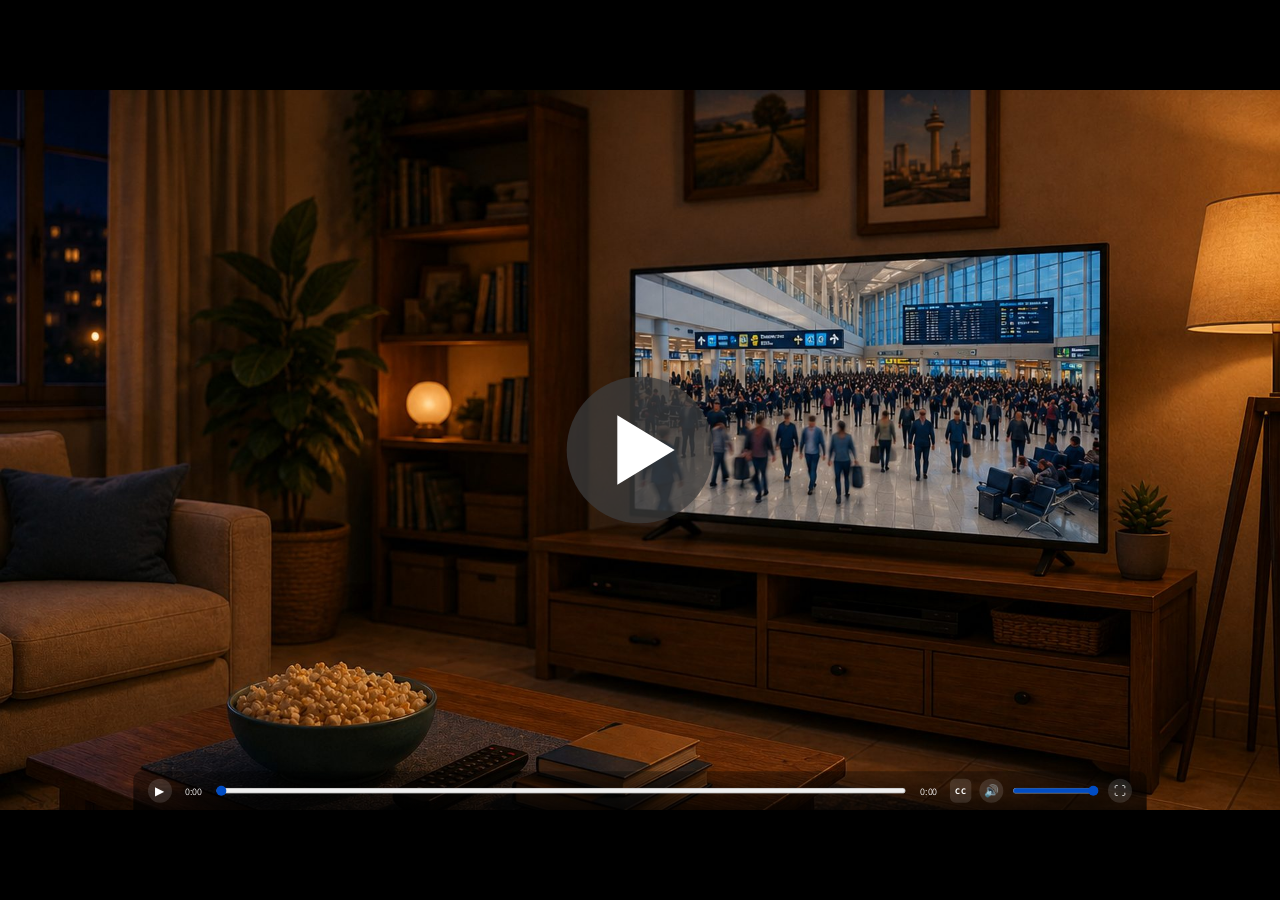
==== index.html @ 20246482 "Content-team round: clips play once, screen 3 readings and captions, bigger feedback - Clips of scre" ====
<!DOCTYPE html>
<html lang="he" dir="rtl">
<head>
<meta charset="UTF-8">
<meta name="viewport" content="width=device-width, initial-scale=1.0">
<title>שדה תעופה</title>
<link rel="icon" href="data:,">
<link rel="stylesheet" href="styles.css">
</head>
<body>
<div id="app" role="main">

<!-- ===================================================================
     One <section> per screen, numbered 1..N with no gaps, written out in
     full here (the QA system counts the sections in this file).
     Attribute order matters to the translation tools: class first, then
     data-screen.
       data-sid    short ASCII name, stable when screens are renumbered
       data-type   opening | explain | video | tiles | hub | question | applet | finish
     Banner comment per screen: number, title, storyboard slides.
     Skeleton (Phase 1): text is final, pictures / videos / applets are placeholders.
     =================================================================== -->

<!-- ================= SCREEN 1 — סרטון פתיחה — השיחה במטבח (שקפים 2-8) ================= -->
<section class="screen active" data-screen="1" data-sid="video-intro" data-type="video" tabindex="-1">
  <div class="video-wrap">
    <video class="video-el" playsinline preload="metadata" disablepictureinpicture controlslist="nodownload noremoteplayback nofullscreen noplaybackrate" data-poster="assets/images/video-intro-poster.jpg">
      <source src="assets/videos/AIRPORT_PART1_V2.mp4#t=0.001" type="video/mp4">
    </video>
    <!-- Captions: AIRPORT_PART1_V2.srt (cue start and end, as in the file). -->
    <div class="vcap-src" data-clear-after="49.18" hidden>
      <span data-t="0.56" data-end="2.32">עונת הטיסות בשיאה.</span>
      <span data-t="2.32" data-end="4.22">שדה התעופה מתמלא בנוסעים</span>
      <span data-t="4.22" data-end="7.30">והצוותים נערכים לאחת התקופות העמוסות בשנה.</span>
      <span data-t="7.30" data-end="9.74">אמא, את עובדת בשדה התעופה.</span>
      <span data-t="9.74" data-end="12.88">למה דווקא עכשיו יש לכם כל כך הרבה עבודה?</span>
      <span data-t="12.88" data-end="16.22">כי בחופשת הקיץ שדה התעופה הכי עמוס,</span>
      <span data-t="16.22" data-end="17.96">ואנחנו צריכים להתכונן.</span>
      <span data-t="17.96" data-end="20.12">אבל מה כבר יש לעשות?</span>
      <span data-t="20.12" data-end="23.55">אנשים באים, עולים למטוס וטסים.</span>
      <span data-t="23.55" data-end="25.96">אוי, מתני.</span>
      <span data-t="25.96" data-end="28.38">הלוואי שזה היה כל כך פשוט.</span>
      <span data-t="28.38" data-end="30.10">לפני שכל מטוס ממריא,</span>
      <span data-t="30.10" data-end="32.51">הצוות שלנו מתכנן את העבודה מראש.</span>
      <span data-t="32.51" data-end="34.56">הנתונים עוזרים לנו להחליט:</span>
      <span data-t="34.56" data-end="36.44">כמה עובדים יהיו בכל אזור,</span>
      <span data-t="36.44" data-end="37.88">כמה עמדות ייפתחו,</span>
      <span data-t="37.88" data-end="40.40">ואיך תתנהל הפעילות לאורך היום.</span>
      <span data-t="40.40" data-end="41.53">באמת?</span>
      <span data-t="41.53" data-end="42.72">כן!</span>
      <span data-t="42.72" data-end="45.08">אתה יודע מה? יש לי רעיון.</span>
      <span data-t="45.08" data-end="46.26">אם אתה רוצה,</span>
      <span data-t="46.26" data-end="49.18">תצטרף אליי מחר ליום עבודה, ותראה בעצמך.</span>
    </div>
    <div class="video-caption hidden"><p></p></div>
    <!-- A note about the data, not a caption: above the captions, its own look, fades in 1 s into the video and stays until 6 s, i.e. 5 s on screen (script.js: data-show-from / data-show-until, in video time). -->
    <p class="video-credit is-off" aria-hidden="true" data-show-from="1" data-show-until="6">המספרים במשימה מעובדים על פי נתונים משנת 2025</p>
    <button class="play-btn-big" type="button" aria-label="הפעלת הסרטון"></button>
  </div>
  <button class="nav-btn nav-next hidden" type="button" aria-label="המשך"></button>
</section>

<!-- ================= SCREEN 2 — למחרת במשרד של אמא (שקף 9) ================= -->
<section class="screen" data-screen="2" data-sid="story-office" data-type="explain" tabindex="-1">
  <div class="scene scene-clip" aria-hidden="true">
    <img class="screen-bg" src="assets/images/story-office-bg.jpg" alt="">
    <video class="scene-vid" muted playsinline preload="auto" disablepictureinpicture src="assets/videos/screen2_animated.mp4"></video>
  </div>
  <div class="narration-banner">
    <div class="nb-text"><p>למחרת הגיע מתן למשרד של אימו.</p><p>על השולחן חיכו לה נתוני הנוסעים לקראת הישיבה הקרובה.</p><p>מתן הסתקרן והציץ במספרים.</p></div>
    <button class="narr-play" type="button" aria-label="הקראת הטקסט" aria-pressed="false"></button>
    <audio class="narr-audio" preload="none" src="assets/audio/screen2_narration.mp3"></audio>
  </div>
  <button class="nav-btn nav-prev" type="button" aria-label="חזרה"></button>
  <button class="nav-btn nav-next hidden" type="button" aria-label="המשך"></button>
</section>

<!-- ================= SCREEN 3 — שאלה 1 — קריאת מספרים גדולים (שקפים 10-11) ================= -->
<section class="screen" data-screen="3" data-sid="q1" data-type="question" data-kind="single" data-opt-handle=".q-mark" data-feedback-close data-weight="12.5" data-step="1" tabindex="-1">
  <img class="screen-bg" src="assets/images/bg-airport.jpg" alt="">
  <div class="q-overlay"></div>
  <div class="q-card">
    <h2 class="q-title">שאלה מס' 1</h2>
    <p class="q-body">מתן החל להקריא בקול את מספר הנוסעים שעברו בכל אחד משדות התעופה בשנה האחרונה.</p>
    <p class="q-instruction">הקשיבו להקראות ובחרו את ההקראה שבה מתן קרא נכון את מספר הנוסעים.</p>
    <div class="q-answers" role="radiogroup" aria-label="אפשרויות תשובה">
      <!-- Each card is one of the four skyline cards of the script (the sound bar is painted in the picture; the reading is the card's <audio>, q1_matan_narration_<city>.mp3 — open question 12 still asks whether it should be video). The city and number are live text in the white band. -->
      <div class="q-opt reader-card" data-id="1" role="radio" tabindex="0" aria-checked="false"><img class="reader-pic" src="assets/images/q1-card-paris.png" alt=""><span class="q-mark"></span><span class="reader-label"><span class="card-city">פריז:</span> <span class="card-num">72,014,271</span></span><button class="reader-play" type="button" aria-label="השמעה" aria-pressed="false"><span class="rp-ico" aria-hidden="true"></span><span class="rp-wave" aria-hidden="true"><i style="--h:0.22"></i><i style="--h:0.3"></i><i style="--h:0.42"></i><i style="--h:0.28"></i><i style="--h:0.55"></i><i style="--h:0.4"></i><i style="--h:0.7"></i><i style="--h:0.5"></i><i style="--h:0.9"></i><i style="--h:0.62"></i><i style="--h:1"></i><i style="--h:0.74"></i><i style="--h:0.46"></i><i style="--h:0.82"></i><i style="--h:0.58"></i><i style="--h:0.36"></i><i style="--h:0.66"></i><i style="--h:0.94"></i><i style="--h:0.7"></i><i style="--h:0.44"></i><i style="--h:0.6"></i><i style="--h:0.32"></i><i style="--h:0.5"></i><i style="--h:0.26"></i><i style="--h:0.38"></i><i style="--h:0.2"></i></span></button><audio class="reader-audio" preload="none" src="assets/audio/q1_matan_paris_wrong.mp3"></audio><span class="reader-cap" hidden>פריז: שבעים ושניים מיליון, מאה וארבעים אלף ומאתיים שבעים ואחד.</span></div>
      <div class="q-opt reader-card" data-id="2" data-correct role="radio" tabindex="0" aria-checked="false"><img class="reader-pic" src="assets/images/q1-card-tokyo.png" alt=""><span class="q-mark"></span><span class="reader-label"><span class="card-city">טוקיו:</span> <span class="card-num">91,679,814</span></span><button class="reader-play" type="button" aria-label="השמעה" aria-pressed="false"><span class="rp-ico" aria-hidden="true"></span><span class="rp-wave" aria-hidden="true"><i style="--h:0.22"></i><i style="--h:0.3"></i><i style="--h:0.42"></i><i style="--h:0.28"></i><i style="--h:0.55"></i><i style="--h:0.4"></i><i style="--h:0.7"></i><i style="--h:0.5"></i><i style="--h:0.9"></i><i style="--h:0.62"></i><i style="--h:1"></i><i style="--h:0.74"></i><i style="--h:0.46"></i><i style="--h:0.82"></i><i style="--h:0.58"></i><i style="--h:0.36"></i><i style="--h:0.66"></i><i style="--h:0.94"></i><i style="--h:0.7"></i><i style="--h:0.44"></i><i style="--h:0.6"></i><i style="--h:0.32"></i><i style="--h:0.5"></i><i style="--h:0.26"></i><i style="--h:0.38"></i><i style="--h:0.2"></i></span></button><audio class="reader-audio" preload="none" src="assets/audio/q1_matan_narration_tokyo.mp3"></audio><span class="reader-cap" hidden>טוקיו: תשעים ואחד מיליון, שש מאות שבעים ותשעה אלף, שמונה מאות וארבעה עשר נוסעים.</span></div>
      <div class="q-opt reader-card" data-id="3" role="radio" tabindex="0" aria-checked="false"><img class="reader-pic" src="assets/images/q1-card-frankfurt.png" alt=""><span class="q-mark"></span><span class="reader-label"><span class="card-city">פרנקפורט:</span> <span class="card-num">63,277,005</span></span><button class="reader-play" type="button" aria-label="השמעה" aria-pressed="false"><span class="rp-ico" aria-hidden="true"></span><span class="rp-wave" aria-hidden="true"><i style="--h:0.22"></i><i style="--h:0.3"></i><i style="--h:0.42"></i><i style="--h:0.28"></i><i style="--h:0.55"></i><i style="--h:0.4"></i><i style="--h:0.7"></i><i style="--h:0.5"></i><i style="--h:0.9"></i><i style="--h:0.62"></i><i style="--h:1"></i><i style="--h:0.74"></i><i style="--h:0.46"></i><i style="--h:0.82"></i><i style="--h:0.58"></i><i style="--h:0.36"></i><i style="--h:0.66"></i><i style="--h:0.94"></i><i style="--h:0.7"></i><i style="--h:0.44"></i><i style="--h:0.6"></i><i style="--h:0.32"></i><i style="--h:0.5"></i><i style="--h:0.26"></i><i style="--h:0.38"></i><i style="--h:0.2"></i></span></button><audio class="reader-audio" preload="none" data-pending-asset="q1_matan_frankfurt_wrong.mp3"></audio><span class="reader-cap" hidden>פרנקפורט: שישים ושלושה מיליון, מאתיים שבעים ושבעה אלף וחמש מאות נוסעים.</span></div>
      <div class="q-opt reader-card" data-id="4" role="radio" tabindex="0" aria-checked="false"><img class="reader-pic" src="assets/images/q1-card-dubai.png" alt=""><span class="q-mark"></span><span class="reader-label"><span class="card-city">דובאי:</span> <span class="card-num">95,200,060</span></span><button class="reader-play" type="button" aria-label="השמעה" aria-pressed="false"><span class="rp-ico" aria-hidden="true"></span><span class="rp-wave" aria-hidden="true"><i style="--h:0.22"></i><i style="--h:0.3"></i><i style="--h:0.42"></i><i style="--h:0.28"></i><i style="--h:0.55"></i><i style="--h:0.4"></i><i style="--h:0.7"></i><i style="--h:0.5"></i><i style="--h:0.9"></i><i style="--h:0.62"></i><i style="--h:1"></i><i style="--h:0.74"></i><i style="--h:0.46"></i><i style="--h:0.82"></i><i style="--h:0.58"></i><i style="--h:0.36"></i><i style="--h:0.66"></i><i style="--h:0.94"></i><i style="--h:0.7"></i><i style="--h:0.44"></i><i style="--h:0.6"></i><i style="--h:0.32"></i><i style="--h:0.5"></i><i style="--h:0.26"></i><i style="--h:0.38"></i><i style="--h:0.2"></i></span></button><audio class="reader-audio" preload="none" src="assets/audio/q1_matan_dubai_wrong.mp3"></audio><span class="reader-cap" hidden>דובאי: תשעים וחמישה מיליון, אלפיים ושישים נוסעים.</span></div>
    </div>
  </div>
  <!-- Captions of the readings (accessibility): the text of the reading that is playing, under the cards; script.js (reader click). The feedback needs none: its lines are written out. -->
  <div class="q-caption" hidden><p></p></div>
  <button class="btn-check" type="button" disabled>צדקתי?</button>
  <div class="fb-src" hidden>
    <div data-fb="retry"><p class="fb-t">זו אינה התשובה, נסו שוב.</p><p>תוכלו ללחוץ על כפתור העזרה כדי לקבל רמז.</p></div>
    <div data-fb="correct"><p class="fb-t">צדקת!</p>
      <p>לחצו על סמל השמע לצד כל מספר כדי לשמוע איך קוראים נכון את המספרים:</p>
      <p class="fb-read"><button class="fb-speak" type="button" aria-pressed="false" data-say="assets/audio/q1_matan_narration_paris.mp3" aria-label="השמעת ההקראה הנכונה: פריז"></button><span>פריז: שבעים ושניים מיליון, ארבעה עשר אלף, מאתיים שבעים ואחד נוסעים.</span></p>
      <p class="fb-read"><button class="fb-speak" type="button" aria-pressed="false" data-say="assets/audio/q1_matan_narration_tokyo.mp3" aria-label="השמעת ההקראה הנכונה: טוקיו"></button><span>טוקיו: תשעים ואחד מיליון, שש מאות שבעים ותשעה אלף, שמונה מאות וארבעה עשר נוסעים.</span></p>
      <p class="fb-read"><button class="fb-speak" type="button" aria-pressed="false" data-say="assets/audio/q1_matan_narration_frankfurt.mp3" aria-label="השמעת ההקראה הנכונה: פרנקפורט"></button><span>פרנקפורט: שישים ושלושה מיליון, מאתיים שבעים ושבעה אלף וחמישה נוסעים.</span></p>
      <p class="fb-read"><button class="fb-speak" type="button" aria-pressed="false" data-say="assets/audio/q1_matan_narration_dubai.mp3" aria-label="השמעת ההקראה הנכונה: דובאי"></button><span>דובאי: תשעים וחמישה מיליון, מאתיים אלף ושישים נוסעים.</span></p></div>
    <div data-fb="wrong2"><p class="fb-t">זו טעות</p>
      <p>לחצו על סמל השמע לצד כל מספר כדי לשמוע איך קוראים נכון את המספרים:</p>
      <p class="fb-read"><button class="fb-speak" type="button" aria-pressed="false" data-say="assets/audio/q1_matan_narration_paris.mp3" aria-label="השמעת ההקראה הנכונה: פריז"></button><span>פריז: שבעים ושניים מיליון, ארבעה עשר אלף, מאתיים שבעים ואחד נוסעים.</span></p>
      <p class="fb-read"><button class="fb-speak" type="button" aria-pressed="false" data-say="assets/audio/q1_matan_narration_tokyo.mp3" aria-label="השמעת ההקראה הנכונה: טוקיו"></button><span>טוקיו: תשעים ואחד מיליון, שש מאות שבעים ותשעה אלף, שמונה מאות וארבעה עשר נוסעים.</span></p>
      <p class="fb-read"><button class="fb-speak" type="button" aria-pressed="false" data-say="assets/audio/q1_matan_narration_frankfurt.mp3" aria-label="השמעת ההקראה הנכונה: פרנקפורט"></button><span>פרנקפורט: שישים ושלושה מיליון, מאתיים שבעים ושבעה אלף וחמישה נוסעים.</span></p>
      <p class="fb-read"><button class="fb-speak" type="button" aria-pressed="false" data-say="assets/audio/q1_matan_narration_dubai.mp3" aria-label="השמעת ההקראה הנכונה: דובאי"></button><span>דובאי: תשעים וחמישה מיליון, מאתיים אלף ושישים נוסעים.</span></p></div>
  </div>
  <button class="nav-btn nav-prev" type="button" aria-label="חזרה"></button>
  <button class="nav-btn nav-next hidden" type="button" aria-label="המשך"></button>
</section>

<!-- ================= SCREEN 4 — סרטון — מה זה אומדן? (שקפים 12-14) ================= -->
<section class="screen" data-screen="4" data-sid="video-estimate" data-type="video" tabindex="-1">
  <div class="video-wrap">
    <video class="video-el" playsinline preload="metadata" disablepictureinpicture controlslist="nodownload noremoteplayback nofullscreen noplaybackrate" data-poster="assets/images/video-estimate-poster.jpg">
      <source src="assets/videos/AIRPORT_PART2_V2.mp4#t=0.001" type="video/mp4">
    </video>
    <!-- Captions: AIRPORT_PART2_V2.srt (cue start and end, as in the file). -->
    <div class="vcap-src" data-clear-after="27.72" hidden>
      <span data-t="0.18" data-end="3.32">היום אני מכינה דו"ח שמשווה בין השדה שלנו</span>
      <span data-t="3.32" data-end="5.29">לשדות תעופה אחרים בעולם.</span>
      <span data-t="5.29" data-end="7.82">בשביל ההשוואה, אנחנו משתמשים באומדן</span>
      <span data-t="7.82" data-end="11.48">של מספר הנוסעים בשדות תעופה שונים בעולם.</span>
      <span data-t="11.48" data-end="13.67">מה זה אומדן?</span>
      <span data-t="13.67" data-end="15.34">שאלה מעולה!</span>
      <span data-t="15.34" data-end="18.32">אומדן הוא הערכה מקורבת של מספר.</span>
      <span data-t="18.32" data-end="20.54">כשמדובר בכמויות גדולות מאוד,</span>
      <span data-t="20.54" data-end="23.12">אנחנו לא תמיד משתמשים במספר המדויק,</span>
      <span data-t="23.12" data-end="24.72">אלא במספר מקורב.</span>
      <span data-t="24.72" data-end="27.72">ככה קל יותר לחשב ולהשוות בין הנתונים.</span>
    </div>
    <div class="video-caption hidden"><p></p></div>
    <button class="play-btn-big" type="button" aria-label="הפעלת הסרטון"></button>
  </div>
  <button class="nav-btn nav-prev" type="button" aria-label="חזרה"></button>
  <button class="nav-btn nav-next hidden" type="button" aria-label="המשך"></button>
</section>

<!-- ================= SCREEN 5 — שאלה 2 — עיגול לעשרות אלפים (שקפים 15-16) ================= -->
<section class="screen" data-screen="5" data-sid="q2" data-type="question" data-kind="dnd" data-dnd-final="compare" data-dnd-toggle data-weight="12.5" data-step="2" tabindex="-1">
  <img class="screen-bg" src="assets/images/bg-airport.jpg" alt="">
  <div class="q-overlay"></div>
  <button class="help-btn" type="button" data-popup="help-q2">עזרה</button>
  <div class="popup-src popup-by-btn" id="help-q2" hidden>
    <p>כאשר מעגלים מספרים, מציגים אותם בצורה פחות מדויקת אך נוחה יותר לאומדן. הסימן ≈ מציין את המספר המעוגל ש"קרוב" למספר הנתון אך אינו שווה לו.</p>
  </div>
  <div class="q-card">
    <h2 class="q-title">שאלה מס' 2</h2>
    <p class="q-body">אחת הדרכים לקבל אומדן שקרוב למספר המקורי הוא עיגול מספרים. במקרה שלנו, נעגל את המספרים לעשרות אלפים. לפניכם מוצגים מספרי הנוסעים שעברו בשדות התעופה.</p>
    <p class="q-instruction">גררו את המספרים המתאימים כדי לעגל אותם לעשרות אלפים.</p>
    <div class="dnd-bank" aria-label="מחסן מספרים">
      <span class="chip-cell" data-for="c1"><button class="dnd-chip" type="button" data-chip="c1" data-order="1">68,780,000</button></span>
      <span class="chip-cell" data-for="c2"><button class="dnd-chip" type="button" data-chip="c2" data-order="2">68,770,000</button></span>
      <span class="chip-cell" data-for="c3"><button class="dnd-chip" type="button" data-chip="c3" data-order="3">62,570,000</button></span>
      <span class="chip-cell" data-for="c4"><button class="dnd-chip" type="button" data-chip="c4" data-order="4">62,560,000</button></span>
      <span class="chip-cell" data-for="c5"><button class="dnd-chip" type="button" data-chip="c5" data-order="5">32,640,000</button></span>
      <span class="chip-cell" data-for="c6"><button class="dnd-chip" type="button" data-chip="c6" data-order="6">32,630,000</button></span>
    </div>
    <div class="dnd-rows">
      <div class="dnd-row"><span class="dnd-label">אמסטרדם:</span><span class="dnd-slot" data-accept="c1" role="button" tabindex="0" aria-label="מקום ריק 1"></span><span class="dnd-val"><span class="ltr">68,776,052 ≈</span></span></div>
      <div class="dnd-row"><span class="dnd-label">ניו יורק:</span><span class="dnd-slot" data-accept="c3" role="button" tabindex="0" aria-label="מקום ריק 2"></span><span class="dnd-val"><span class="ltr">62,568,432 ≈</span></span></div>
      <div class="dnd-row"><span class="dnd-label">וינה:</span><span class="dnd-slot" data-accept="c6" role="button" tabindex="0" aria-label="מקום ריק 3"></span><span class="dnd-val"><span class="ltr">32,634,803 ≈</span></span></div>
    </div>
  </div>
  <button class="btn-check" type="button" disabled>צדקתי?</button>
  <div class="fb-src" hidden>
    <div data-fb="retry"><p class="fb-t">זו אינה התשובה, נסו שוב.</p><p>תוכלו ללחוץ על כפתור העזרה כדי לקבל רמז.</p></div>
    <div data-fb="correct"><p class="fb-t">צדקת!</p><p>המספרים המעוגלים הנכונים מוצגים כעת.</p><p>כדי לעגל לעשרות אלפים, נבדוק את ספרת האלפים: אם היא 5 ומעלה, נעגל כלפי מעלה, ואם היא קטנה מ-5, נעגל כלפי מטה.</p></div>
    <div data-fb="partial"><p class="fb-t">נכון חלקית</p><p>המספרים המעוגלים הנכונים מוצגים כעת.</p><p>כדי לעגל לעשרות אלפים, נבדוק את ספרת האלפים: אם היא 5 ומעלה, נעגל כלפי מעלה, ואם היא קטנה מ-5, נעגל כלפי מטה.</p></div>
    <div data-fb="wrong2"><p class="fb-t">זו טעות</p><p>המספרים המעוגלים הנכונים מוצגים כעת.</p><p>כדי לעגל לעשרות אלפים, נבדוק את ספרת האלפים: אם היא 5 ומעלה, נעגל כלפי מעלה, ואם היא קטנה מ-5, נעגל כלפי מטה.</p></div>
  </div>
  <button class="nav-btn nav-prev" type="button" aria-label="חזרה"></button>
  <button class="nav-btn nav-next hidden" type="button" aria-label="המשך"></button>
</section>

<!-- ================= SCREEN 6 — הנתונים המבולגנים (שקף 17) ================= -->
<section class="screen" data-screen="6" data-sid="story-data" data-type="explain" tabindex="-1">
  <div class="scene scene-clip" aria-hidden="true">
    <img class="screen-bg" src="assets/images/story-data-bg.jpg" alt="">
    <video class="scene-vid" muted playsinline preload="auto" disablepictureinpicture src="assets/videos/screen6_animated.mp4"></video>
  </div>
  <div class="narration-banner">
    <div class="nb-text"><p>אמו של מתן סיפרה לו שיש בעיה קטנה עם הנתונים שהגיעו...</p><p>הם מבולגנים לגמרי!</p><p>אולי מתן יוכל לעזור לה לעשות בהם סדר?</p></div>
    <button class="narr-play" type="button" aria-label="הקראת הטקסט" aria-pressed="false"></button>
    <audio class="narr-audio" preload="none" src="assets/audio/screen6_narration.mp3"></audio>
  </div>
  <button class="nav-btn nav-prev" type="button" aria-label="חזרה"></button>
  <button class="nav-btn nav-next hidden" type="button" aria-label="המשך"></button>
</section>

<!-- ================= SCREEN 7 — שאלה 3 — סידור שדות תעופה מהקטן לגדול (שקפים 18-19) ================= -->
<section class="screen" data-screen="7" data-sid="q3" data-type="question" data-kind="dnd" data-dnd-mode="swap" data-dnd-final="compare" data-dnd-badges data-dnd-toggle data-weight="12.5" data-step="3" tabindex="-1">
  <img class="screen-bg" src="assets/images/bg-airport.jpg" alt="">
  <div class="q-overlay"></div>
  <button class="help-btn" type="button" data-popup="help-q3">עזרה</button>
  <div class="popup-src popup-by-btn" id="help-q3" hidden>
    <p>בשדה התעופה ברומא עובר מספר הנוסעים הנמוך ביותר.</p>
  </div>
  <div class="q-card">
    <h2 class="q-title">שאלה מס' 3</h2>
    <p class="q-body">מתן הסתכל על נתוני החודשים יולי-אוגוסט, שכללו את סך כל הנוסעים (הנכנסים והיוצאים) שעברו בשדות תעופה שונים ברחבי העולם.</p>
    <p class="q-body">חשוב לדעת: הנתונים מעוגלים לעשרות אלפים. <button class="help-btn info-btn" type="button" data-popup="info-q3" aria-label="מידע"></button></p>
    <div class="popup-src popup-by-btn" id="info-q3" hidden>
      <p>כאשר מעגלים מספרים לעשרות אלפים, רושמים את המספר השלם בעשרות אלפים הקרוב לו ביותר.</p>
      <p>לדוגמה: את המספר 12,486,743 מעגלים לעשרות אלפים ומקבלים 12,490,000.</p>
    </div>
    <p class="q-instruction">גררו וסדרו את שדות התעופה מהקטן לגדול לפי מספר הנוסעים שעברו בהם:</p>
    <!-- The cards start in the row in the storyboard's order (slide 18); the learner swaps them into order.
         The first slot (right) is the largest number of passengers, the last (left) the smallest. -->
    <div class="order-line" aria-label="שדות תעופה">
      <span class="dnd-slot" data-accept="c1" role="button" tabindex="0" aria-label="מקום 1"><button class="dnd-chip" type="button" data-chip="c1" data-order="1" data-fix="הית'רו"><span class="chip-name">הית'רו</span><span class="chip-place">בלונדון</span><span class="chip-num">15,000,000</span><img class="flag" src="assets/images/q3-flag-uk.png" alt=""></button></span>
      <span class="dnd-slot" data-accept="c5" role="button" tabindex="0" aria-label="מקום 2"><button class="dnd-chip" type="button" data-chip="c2" data-order="2" data-fix="פרנקפורט"><span class="chip-name">פרנקפורט</span><span class="chip-place">בגרמניה</span><span class="chip-num">11,890,000</span><img class="flag" src="assets/images/q3-flag-de.png" alt=""></button></span>
      <span class="dnd-slot" data-accept="c2" role="button" tabindex="0" aria-label="מקום 3"><button class="dnd-chip" type="button" data-chip="c3" data-order="3" data-fix="אל פראט"><span class="chip-name">אל פראט</span><span class="chip-place">בברצלונה</span><span class="chip-num">11,490,000</span><img class="flag" src="assets/images/q3-flag-es.png" alt=""></button></span>
      <span class="dnd-slot" data-accept="c3" role="button" tabindex="0" aria-label="מקום 4"><button class="dnd-chip" type="button" data-chip="c4" data-order="4" data-fix="סכיפהול"><span class="chip-name">סכיפהול</span><span class="chip-place">אמסטרדם</span><span class="chip-num">11,350,000</span><img class="flag" src="assets/images/q3-flag-nl.png" alt=""></button></span>
      <span class="dnd-slot" data-accept="c4" role="button" tabindex="0" aria-label="מקום 5"><button class="dnd-chip" type="button" data-chip="c5" data-order="5" data-fix="שארל דה גול"><span class="chip-name">שארל דה גול</span><span class="chip-place">בצרפת</span><span class="chip-num">12,310,000</span><img class="flag" src="assets/images/q3-flag-fr.png" alt=""></button></span>
      <span class="dnd-slot" data-accept="c6" role="button" tabindex="0" aria-label="מקום 6"><button class="dnd-chip" type="button" data-chip="c6" data-order="6" data-fix="פיומיצ'ינו"><span class="chip-name">פיומיצ'ינו</span><span class="chip-place">ברומא</span><span class="chip-num">11,150,000</span><img class="flag" src="assets/images/q3-flag-it.png" alt=""></button></span>
    </div>
    <div class="order-axis">
      <span class="end-tag">מספר הנוסעים הגדול ביותר</span>
      <span class="axis-line"></span>
      <span class="end-tag">מספר הנוסעים הקטן ביותר</span>
    </div>
  </div>
  <button class="btn-check" type="button" disabled>צדקתי?</button>
  <div class="fb-src" hidden>
    <div data-fb="retry"><p class="fb-t">זו אינה התשובה, נסו שוב.</p><p>תוכלו ללחוץ על כפתור העזרה כדי לקבל רמז.</p></div>
    <div data-fb="correct"><p class="fb-t">צדקת!</p><p>כעת שדות התעופה מסודרים מהקטן לגדול לפי מספר הנוסעים שעברו בהם.</p></div>
    <div data-fb="wrong2"><p class="fb-t">זו טעות</p><p>כעת שדות התעופה מסודרים מהקטן לגדול לפי מספר הנוסעים שעברו בהם.</p></div>
  </div>
  <button class="nav-btn nav-prev" type="button" aria-label="חזרה"></button>
  <button class="nav-btn nav-next hidden" type="button" aria-label="המשך"></button>
</section>

<!-- ================= SCREEN 8 — שאלה 4 סעיף א — תרגיל חיבור (שקפים 20-21) ================= -->
<section class="screen" data-screen="8" data-sid="q4a" data-type="question" data-kind="dnd" data-dnd-final="whole" data-dnd-toggle data-weight="6.25" data-step="4" tabindex="-1">
  <img class="screen-bg" src="assets/images/bg-airport.jpg" alt="">
  <div class="q-overlay"></div>
  <button class="help-btn" type="button" data-popup="help-q4a">עזרה</button>
  <div class="popup-src popup-by-btn" id="help-q4a" hidden>
    <p>סך כל הנוסעים הוא תוצאה של תרגיל חיבור.</p>
  </div>
  <div class="q-card">
    <h2 class="q-title">שאלה מס' 4, סעיף א'</h2>
    <p class="q-body"><span class="sent">אחד הנתונים בדו"ח הוא המספר הכולל של הנוסעים שעברו בשדה התעופה בישראל בחודשים מרץ-אפריל.</span><span class="sent">באותם חודשים, עברו בשדה התעופה כ-1,600,000 נוסעים שנכנסו לישראל וכ-1,800,000 נוסעים שיצאו ממנה.</span><span class="sent">שימו לב, הנתונים מעוגלים למאות אלפים. <button class="help-btn info-btn" type="button" data-popup="info-q4a" aria-label="מידע"></button></span></p>
    <div class="popup-src popup-by-btn" id="info-q4a" hidden>
      <p>ניתן לעגל מספרים לעשרות אלפים, מאות אלפים, מיליונים וכדומה, לפי הצורך.</p>
    </div>
    <p class="q-instruction">גררו את המספרים והפעולה המתאימים כדי ליצור תרגיל לחישוב מספר הנוסעים הכולל בתקופה זו. גררו גם את התוצאה למקום המתאים.</p>
    <!-- The equation reads left to right: number, sign, number = result. The two numbers may swap places. -->
    <div class="eq-row" dir="ltr">
      <span class="dnd-slot" data-accept="c1 c3" role="button" tabindex="0" aria-label="מקום ריק 1"></span>
      <span class="dnd-slot" data-accept="c10" role="button" tabindex="0" aria-label="מקום ריק 2"></span>
      <span class="dnd-slot" data-accept="c1 c3" role="button" tabindex="0" aria-label="מקום ריק 3"></span>
      <span class="eq-sign">=</span>
      <span class="dnd-slot" data-accept="c2" role="button" tabindex="0" aria-label="מקום ריק 4"></span>
    </div>
    <div class="dnd-bank" aria-label="מחסן מספרים ופעולות">
      <span class="chip-cell" data-for="c1"><button class="dnd-chip" type="button" data-chip="c1" data-order="1">1,800,000</button></span>
      <span class="chip-cell" data-for="c2"><button class="dnd-chip" type="button" data-chip="c2" data-order="2">3,400,000</button></span>
      <span class="chip-cell" data-for="c3"><button class="dnd-chip" type="button" data-chip="c3" data-order="3">1,600,000</button></span>
      <span class="chip-cell" data-for="c4"><button class="dnd-chip" type="button" data-chip="c4" data-order="4">200,000</button></span>
      <span class="chip-cell" data-for="c5"><button class="dnd-chip" type="button" data-chip="c5" data-order="5">-</button></span>
      <span class="chip-cell" data-for="c6"><button class="dnd-chip" type="button" data-chip="c6" data-order="6">3,040,000</button></span>
      <span class="chip-cell" data-for="c7"><button class="dnd-chip" type="button" data-chip="c7" data-order="7">3,004,000</button></span>
      <span class="chip-cell" data-for="c8"><button class="dnd-chip" type="button" data-chip="c8" data-order="8">20,000</button></span>
      <span class="chip-cell" data-for="c9"><button class="dnd-chip" type="button" data-chip="c9" data-order="9">2,000</button></span>
      <span class="chip-cell" data-for="c10"><button class="dnd-chip" type="button" data-chip="c10" data-order="10">+</button></span>
    </div>
  </div>
  <button class="btn-check" type="button" disabled>צדקתי?</button>
  <div class="fb-src" hidden>
    <div data-fb="retry"><p class="fb-t">זו אינה התשובה, נסו שוב.</p><p>תוכלו ללחוץ על כפתור העזרה כדי לקבל רמז.</p></div>
    <div data-fb="correct"><p class="fb-t">צדקת!</p><p>מספר העוברים בשדה התעופה הוא הסכום של מספר היוצאים ומספר הנכנסים.</p><p>החישוב: 3,400,000 = 1,800,000 + 1,600,000</p></div>
    <div data-fb="wrong2"><p class="fb-t">זו טעות</p><p>מספר העוברים בשדה התעופה הוא הסכום של מספר היוצאים ומספר הנכנסים.</p><p>החישוב: 3,400,000 = 1,800,000 + 1,600,000</p></div>
  </div>
  <button class="nav-btn nav-prev" type="button" aria-label="חזרה"></button>
  <button class="nav-btn nav-next hidden" type="button" aria-label="המשך"></button>
</section>

<!-- ================= SCREEN 9 — שאלה 4 סעיף ב — תרגיל חיסור (שקפים 22-23) ================= -->
<section class="screen" data-screen="9" data-sid="q4b" data-type="question" data-kind="dnd" data-dnd-final="whole" data-dnd-toggle data-weight="6.25" data-step="4" tabindex="-1">
  <img class="screen-bg" src="assets/images/bg-airport.jpg" alt="">
  <div class="q-overlay"></div>
  <button class="help-btn" type="button" data-popup="help-q4b">עזרה</button>
  <div class="popup-src popup-by-btn" id="help-q4b" hidden>
    <p>הפרש הוא תוצאה של תרגיל חיסור.</p>
  </div>
  <div class="q-card">
    <h2 class="q-title">שאלה מס' 4, סעיף ב'</h2>
    <p class="q-body">הדו"ח מציג גם את ההפרש בין מספר הנוסעים היוצאים (1,800,000) למספר הנוסעים הנכנסים (1,600,000) משדה התעופה.</p>
    <p class="q-instruction">גררו את המספרים והפעולה המתאימים כדי ליצור תרגיל לחישוב ההפרש בין מספר הנוסעים היוצאים משדה התעופה למספר הנוסעים הנכנסים אליו.</p>
    <!-- Left to right: 1,800,000 - 1,600,000 = 200,000 (the order of the numbers matters here). -->
    <div class="eq-row" dir="ltr">
      <span class="dnd-slot" data-accept="c1" role="button" tabindex="0" aria-label="מקום ריק 1"></span>
      <span class="dnd-slot" data-accept="c6" role="button" tabindex="0" aria-label="מקום ריק 2"></span>
      <span class="dnd-slot" data-accept="c5" role="button" tabindex="0" aria-label="מקום ריק 3"></span>
      <span class="eq-sign">=</span>
      <span class="dnd-slot" data-accept="c3" role="button" tabindex="0" aria-label="מקום ריק 4"></span>
    </div>
    <div class="dnd-bank" aria-label="מחסן מספרים ופעולות">
      <span class="chip-cell" data-for="c1"><button class="dnd-chip" type="button" data-chip="c1" data-order="1">1,800,000</button></span>
      <span class="chip-cell" data-for="c2"><button class="dnd-chip" type="button" data-chip="c2" data-order="2">3,400,000</button></span>
      <span class="chip-cell" data-for="c3"><button class="dnd-chip" type="button" data-chip="c3" data-order="3">200,000</button></span>
      <span class="chip-cell" data-for="c4"><button class="dnd-chip" type="button" data-chip="c4" data-order="4">20,000</button></span>
      <span class="chip-cell" data-for="c5"><button class="dnd-chip" type="button" data-chip="c5" data-order="5">1,600,000</button></span>
      <span class="chip-cell" data-for="c6"><button class="dnd-chip" type="button" data-chip="c6" data-order="6">-</button></span>
      <span class="chip-cell" data-for="c7"><button class="dnd-chip" type="button" data-chip="c7" data-order="7">+</button></span>
    </div>
  </div>
  <button class="btn-check" type="button" disabled>צדקתי?</button>
  <div class="fb-src" hidden>
    <div data-fb="retry"><p class="fb-t">זו אינה התשובה, נסו שוב.</p><p>תוכלו ללחוץ על כפתור העזרה כדי לקבל רמז.</p></div>
    <div data-fb="correct"><p class="fb-t">צדקת!</p><p>יש להפחית את מספר הנוסעים שנכנסים ממספר הנוסעים שיוצאים.</p><p>החישוב: 200,000 = 1,600,000 – 1,800,000</p></div>
    <div data-fb="wrong2"><p class="fb-t">זו טעות</p><p>יש להפחית את מספר הנוסעים שנכנסים ממספר הנוסעים שיוצאים.</p><p>החישוב: 200,000 = 1,600,000 – 1,800,000</p></div>
  </div>
  <button class="nav-btn nav-prev" type="button" aria-label="חזרה"></button>
  <button class="nav-btn nav-next hidden" type="button" aria-label="המשך"></button>
</section>

<!-- ================= SCREEN 10 — מתן נזכר בחופשה (שקף 24) ================= -->
<section class="screen" data-screen="10" data-sid="story-holiday" data-type="explain" tabindex="-1">
  <div class="scene scene-clip" aria-hidden="true">
    <img class="screen-bg" src="assets/images/story-holiday-bg.jpg" alt="">
    <video class="scene-vid" muted playsinline preload="auto" disablepictureinpicture src="assets/videos/screen10_animated.mp4"></video>
  </div>
  <div class="narration-banner">
    <div class="nb-text"><p>בזמן שעברו על הנתונים, מתן נזכר שגם המשפחה שלהם טסה לחופשה בקיץ שעבר!</p><p>הוא רצה לדעת כמה מהנוסעים היו ילדים וכמה מבוגרים.</p><p>אמו הציעה לו לבדוק את הנתונים ולגלות בעצמו...</p></div>
    <button class="narr-play" type="button" aria-label="הקראת הטקסט" aria-pressed="false"></button>
    <audio class="narr-audio" preload="none" src="assets/audio/screen10_narration.mp3"></audio>
  </div>
  <button class="nav-btn nav-prev" type="button" aria-label="חזרה"></button>
  <button class="nav-btn nav-next hidden" type="button" aria-label="המשך"></button>
</section>

<!-- ================= SCREEN 11 — שאלה 5 — התאמת תרגיל לתיאור מילולי (שקפים 25-26) ================= -->
<section class="screen" data-screen="11" data-sid="q5" data-type="question" data-kind="dnd" data-dnd-final="compare" data-dnd-badges data-dnd-toggle data-weight="12.5" data-step="5" tabindex="-1">
  <img class="screen-bg" src="assets/images/bg-airport.jpg" alt="">
  <div class="q-overlay"></div>
  <button class="help-btn" type="button" data-popup="help-q5">עזרה</button>
  <div class="popup-src popup-by-btn" id="help-q5" hidden>
    <p>מספר המבוגרים הוא ההפרש בין מספר הנוסעים למספר הילדים.</p>
    <p>שימו לב לסדר פעולות חשבון.</p>
  </div>
  <div class="q-card">
    <h2 class="q-title">שאלה מס' 5</h2>
    <p class="q-body">ב-62 הימים של חודשי יולי-אוגוסט עברו <strong>בכל יום כ-70,000 נוסעים</strong>, מתוכם <strong>כ-10,000 ילדים</strong> (הנתונים מעוגלים לעשרות אלפים).</p>
    <p class="q-instruction">גררו לכל תיאור מילולי את התרגיל המתאים לחישוב האומדן.</p>
    <p class="q-body"><strong>שימו לב:</strong> יש שני תרגילים שאין להם תיאור מתאים.</p>
    <div class="dnd-cols">
      <div class="dnd-col" data-fixhost><span class="dnd-slot" data-accept="c2" role="button" tabindex="0" aria-label="מקום ריק 1"></span><p class="dnd-caption"><span class="cl">מספר הילדים</span><span class="cl">שעברו בשדה התעופה</span><span class="cl">בחודשים יולי-אוגוסט</span></p></div>
      <div class="dnd-col" data-fixhost><span class="dnd-slot" data-accept="c5" role="button" tabindex="0" aria-label="מקום ריק 2"></span><p class="dnd-caption"><span class="cl">מספר המבוגרים</span><span class="cl">שעברו בשדה התעופה</span><span class="cl">בחודשים יולי-אוגוסט</span></p></div>
      <div class="dnd-col" data-fixhost><span class="dnd-slot" data-accept="c4" role="button" tabindex="0" aria-label="מקום ריק 3"></span><p class="dnd-caption"><span class="cl">מספר הנוסעים</span><span class="cl">שעברו בשדה התעופה</span><span class="cl">בחודשים יולי-אוגוסט</span></p></div>
      <div class="dnd-col" data-fixhost><span class="dnd-slot" data-accept="c6" role="button" tabindex="0" aria-label="מקום ריק 4"></span><p class="dnd-caption"><span class="cl">מספר המבוגרים</span><span class="cl">שעברו בשדה התעופה</span><span class="cl">בחודש אחד</span></p></div>
    </div>
    <div class="dnd-bank" aria-label="מחסן תרגילים">
      <span class="chip-cell" data-for="c1"><button class="dnd-chip" type="button" data-chip="c1" data-order="1">2 : 62 × 10,000 - 70,000</button></span>
      <span class="chip-cell" data-for="c2"><button class="dnd-chip" type="button" data-chip="c2" data-order="2">62 × 10,000</button></span>
      <span class="chip-cell" data-for="c3"><button class="dnd-chip" type="button" data-chip="c3" data-order="3">62 × 10,000 - 70,000</button></span>
      <span class="chip-cell" data-for="c4"><button class="dnd-chip" type="button" data-chip="c4" data-order="4">62 × 70,000</button></span>
      <span class="chip-cell" data-for="c5"><button class="dnd-chip" type="button" data-chip="c5" data-order="5">62 × (10,000 - 70,000)</button></span>
      <span class="chip-cell" data-for="c6"><button class="dnd-chip" type="button" data-chip="c6" data-order="6">2 : 62 × (10,000 - 70,000)</button></span>
    </div>
  </div>
  <button class="btn-check" type="button" disabled>צדקתי?</button>
  <div class="fb-src" hidden>
    <div data-fb="retry"><p class="fb-t">זו אינה התשובה, נסו שוב.</p><p>תוכלו ללחוץ על כפתור העזרה כדי לקבל רמז.</p></div>
    <div data-fb="correct"><p class="fb-t">צדקת!</p><p>כדי לבחור את התרגיל הנכון, חשוב להבין מה מבקשים לחשב.</p><p>התשובות הנכונות מוצגות כעת, השוו אותן לתשובתכם.</p></div>
    <div data-fb="partial"><p class="fb-t">נכון חלקית</p><p>כדי לבחור את התרגיל הנכון, חשוב להבין מה מבקשים לחשב.</p><p>התשובות הנכונות מוצגות כעת, השוו אותן לתשובתכם.</p></div>
    <div data-fb="wrong2"><p class="fb-t">זו טעות</p><p>כדי לבחור את התרגיל הנכון, חשוב להבין מה מבקשים לחשב.</p><p>התשובות הנכונות מוצגות כעת, השוו אותן לתשובתכם.</p></div>
  </div>
  <button class="nav-btn nav-prev" type="button" aria-label="חזרה"></button>
  <button class="nav-btn nav-next hidden" type="button" aria-label="המשך"></button>
</section>

<!-- ================= SCREEN 12 — אמא מציגה את הדו"ח לצוות (שקף 27) ================= -->
<section class="screen" data-screen="12" data-sid="story-team" data-type="explain" tabindex="-1">
  <div class="scene" aria-hidden="true">
    <img class="screen-bg" src="assets/images/story-team-bg.jpg" alt="">
    <div class="fx fx-day"></div>
    <div class="fx fx-glow fx-tablet-team"></div>
  </div>
  <div class="narration-banner">
    <div class="nb-text"><p>אמא של מתן הציגה את הנתונים לצוות שלה.</p></div>
    <button class="narr-play" type="button" aria-label="הקראת הטקסט" aria-pressed="false"></button>
    <audio class="narr-audio" preload="none" src="assets/audio/screen12_narration.mp3"></audio>
  </div>
  <button class="nav-btn nav-prev" type="button" aria-label="חזרה"></button>
  <button class="nav-btn nav-next hidden" type="button" aria-label="המשך"></button>
</section>

<!-- ================= SCREEN 13 — סרטון — איזו דיאגרמה מתאימה? (שקפים 28-30) ================= -->
<section class="screen" data-screen="13" data-sid="video-chart" data-type="video" tabindex="-1">
  <div class="video-wrap">
    <video class="video-el" playsinline preload="metadata" disablepictureinpicture controlslist="nodownload noremoteplayback nofullscreen noplaybackrate" data-poster="assets/images/video-chart-poster.jpg">
      <source src="assets/videos/AIRPORT_PART3_V2.mp4#t=0.001" type="video/mp4">
    </video>
    <!-- Captions: AIRPORT_PART3_V2.srt (cue start and end, as in the file). -->
    <div class="vcap-src" data-clear-after="22.06" hidden>
      <span data-t="0.46" data-end="3.08">אולי כדאי שנבנה מהנתונים דיאגרמה,</span>
      <span data-t="3.08" data-end="5.46">כדי שיהיה קל לראות כמה אנשים עברו</span>
      <span data-t="5.46" data-end="8.00">בשדה התעופה שלנו בשנה האחרונה.</span>
      <span data-t="8.00" data-end="10.98">דיאגרמה? למדתי על זה בבית הספר,</span>
      <span data-t="10.98" data-end="13.49">אבל איזה סוג של דיאגרמה?</span>
      <span data-t="13.49" data-end="15.68">דיאגרמת עמודות תתאים כאן,</span>
      <span data-t="15.68" data-end="17.98">אם נסרטט עמודות בגבהים שונים,</span>
      <span data-t="17.98" data-end="19.86">יהיה לנו קל לראות את הערכים של</span>
      <span data-t="19.86" data-end="22.06">הנתונים השונים ולהשוות ביניהם.</span>
    </div>
    <div class="video-caption hidden"><p></p></div>
    <button class="play-btn-big" type="button" aria-label="הפעלת הסרטון"></button>
  </div>
  <button class="nav-btn nav-prev" type="button" aria-label="חזרה"></button>
  <button class="nav-btn nav-next hidden" type="button" aria-label="המשך"></button>
</section>

<!-- ================= SCREEN 14 — שאלה 6 סעיף א — שרטוט עמודה (נובמבר-דצמבר) (שקפים 31-32) ================= -->
<section class="screen" data-screen="14" data-sid="q6a" data-type="question" data-kind="applet" data-answer="2400000" data-tolerance="100000" data-weight="6.25" data-step="6" tabindex="-1">
  <img class="screen-bg" src="assets/images/bg-airport.jpg" alt="">
  <div class="q-overlay"></div>
  <button class="help-btn" type="button" data-popup="help-q6a">עזרה</button>
  <div class="popup-src popup-by-btn" id="help-q6a" hidden>
    <p>כדי למצוא כמות שהיא פי 2 מכמות אחרת, כופלים את הכמות ב-2.</p>
  </div>
  <div class="q-card">
    <h2 class="q-title">שאלה מס' 6, סעיף א'</h2>
    <p class="q-body">הדו"ח הציג את הנתונים השנתיים (הנתונים מעוגלים למאות אלפים). בחודשים <strong>נובמבר-דצמבר</strong> עברו בשדה התעופה פי 2 יותר נוסעים מאשר בחודשים מאי-יוני.</p>
    <p class="q-instruction">באמצעות העכבר גררו את עמודה מתאימה למספר הנוסעים בחודשים נובמבר-דצמבר.</p>
    <div class="applet-frame"><iframe src="assets/app/graph.html?part=a&amp;v=7" title="דיאגרמת עמודות לסרטוט" scrolling="no"></iframe></div>
  </div>
  <button class="btn-check" type="button" disabled>צדקתי?</button>
  <div class="fb-src" hidden>
    <div data-fb="retry"><p class="fb-t">זו אינה התשובה, נסו שוב.</p><p>תוכלו ללחוץ על כפתור העזרה כדי לקבל רמז.</p></div>
    <div data-fb="correct"><p class="fb-t">צדקת!</p><p>פי 2 מ-1,200,000 הם:</p><p><span class="ltr">1,200,000 × 2 = 2,400,000</span></p><p>כלומר, בנובמבר-דצמבר עברו כ-2,400,000 נוסעים.</p></div>
    <div data-fb="wrong2"><p class="fb-t">זו טעות</p><p>פי 2 מ-1,200,000 הם:</p><p><span class="ltr">1,200,000 × 2 = 2,400,000</span></p><p>כלומר, בנובמבר-דצמבר עברו כ-2,400,000 נוסעים.</p></div>
  </div>
  <button class="nav-btn nav-prev" type="button" aria-label="חזרה"></button>
  <button class="nav-btn nav-next hidden" type="button" aria-label="המשך"></button>
</section>

<!-- ================= SCREEN 15 — שאלה 6 סעיף ב — שרטוט עמודה (ספטמבר-אוקטובר) (שקפים 33-34) ================= -->
<section class="screen" data-screen="15" data-sid="q6b" data-type="question" data-kind="applet" data-answer="2900000" data-tolerance="100000" data-weight="6.25" data-step="6" tabindex="-1">
  <img class="screen-bg" src="assets/images/bg-airport.jpg" alt="">
  <div class="q-overlay"></div>
  <button class="help-btn" type="button" data-popup="help-q6b">עזרה</button>
  <div class="popup-src popup-by-btn" id="help-q6b" hidden>
    <p>כדי למצוא את מספר הנוסעים שעברו בחודשים ספטמבר-אוקטובר, יש לבצע תרגיל חיסור.</p>
  </div>
  <div class="q-card">
    <h2 class="q-title">שאלה מס' 6, סעיף ב'</h2>
    <p class="q-body">בחודשים ספטמבר-אוקטובר, עברו 1,400,000 נוסעים פחות מאשר בחודשים יולי-אוגוסט.</p>
    <p class="q-instruction">באמצעות גרירת העכבר, סרטטו עמודה מתאימה למספר הנוסעים בחודשים ספטמבר-אוקטובר.</p>
    <div class="applet-frame"><iframe src="assets/app/graph.html?part=b&amp;v=7" title="דיאגרמת עמודות לסרטוט" scrolling="no"></iframe></div>
  </div>
  <button class="btn-check" type="button" disabled>צדקתי?</button>
  <div class="fb-src" hidden>
    <div data-fb="retry"><p class="fb-t">זו אינה התשובה, נסו שוב.</p><p>תוכלו ללחוץ על כפתור העזרה כדי לקבל רמז.</p></div>
    <div data-fb="correct"><p class="fb-t">צדקת!</p><p>נחסר 1,400,000 ממספר הנוסעים בחודשים יולי-אוגוסט:</p><p><span class="ltr">4,300,000 – 1,400,000 = 2,900,000</span></p><p>בספטמבר-אוקטובר עברו כ-2,900,000 נוסעים.</p></div>
    <div data-fb="wrong2"><p class="fb-t">זו טעות</p><p>נחסר 1,400,000 ממספר הנוסעים בחודשים יולי-אוגוסט:</p><p><span class="ltr">4,300,000 – 1,400,000 = 2,900,000</span></p><p>בספטמבר-אוקטובר עברו כ-2,900,000 נוסעים.</p></div>
  </div>
  <button class="nav-btn nav-prev" type="button" aria-label="חזרה"></button>
  <button class="nav-btn nav-next hidden" type="button" aria-label="המשך"></button>
</section>

<!-- ================= SCREEN 16 — הצוות עובר לבדוק יום רגיל (שקף 35) ================= -->
<section class="screen" data-screen="16" data-sid="story-daily" data-type="explain" tabindex="-1">
  <div class="scene scene-clip" aria-hidden="true">
    <img class="screen-bg" src="assets/images/story-daily-bg.jpg" alt="">
    <video class="scene-vid" muted playsinline preload="auto" disablepictureinpicture src="assets/videos/screen16_animated.mp4"></video>
  </div>
  <div class="narration-banner">
    <div class="nb-text"><p>אחרי שבדקו את הנתונים החודשיים, הצוות עבר לבדוק מה קורה בשדה התעופה ביום רגיל.</p><p>המטרה הייתה להבין איך כדאי לחלק את צוותי העבודה בין האזורים השונים בכל יום.</p></div>
    <button class="narr-play" type="button" aria-label="הקראת הטקסט" aria-pressed="false"></button>
    <audio class="narr-audio" preload="none" src="assets/audio/screen16_narration.mp3"></audio>
  </div>
  <button class="nav-btn nav-prev" type="button" aria-label="חזרה"></button>
  <button class="nav-btn nav-next hidden" type="button" aria-label="המשך"></button>
</section>

<!-- ================= SCREEN 17 — שאלה 7 — מספר הטיסות (שקפים 36-37) ================= -->
<section class="screen" data-screen="17" data-sid="q7" data-type="question" data-kind="input" data-weight="12.5" data-step="7" tabindex="-1">
  <img class="screen-bg" src="assets/images/bg-airport.jpg" alt="">
  <div class="q-overlay"></div>
  <button class="help-btn" type="button" data-popup="help-q7">עזרה</button>
  <div class="popup-src popup-by-btn" id="help-q7" hidden>
    <p>מספר הטיסות הוא תוצאה של תרגיל חילוק.</p>
  </div>
  <div class="q-card">
    <h2 class="q-title">שאלה מס' 7</h2>
    <p class="q-body"><span class="sent">ביום מסוים מצאו שכמות הנוסעים הנכנסים לארץ היא כ-<strong>60,000</strong>, וכל מטוס מכיל בערך <strong>300</strong> נוסעים.</span><span class="sent">כמה טיסות נחתו ביום אחד בשדה התעופה?</span></p>
    <p class="q-instruction">חשבו את מספר הטיסות שנחתו והקלידו את התשובה:</p>
    <p class="q-answer-line"><span class="q-input" data-answer="200" data-match="value"><input class="q-in" inputmode="numeric" aria-label="מספר הטיסות"></span> טיסות.</p>
    <img class="q-pic" src="assets/images/q7-airplane.png" alt="">
  </div>
  <button class="btn-check" type="button" disabled>צדקתי?</button>
  <div class="fb-src" hidden>
    <div data-fb="retry"><p class="fb-t">זו אינה התשובה, נסו שוב.</p><p>תוכלו ללחוץ על כפתור העזרה כדי לקבל רמז.</p></div>
    <div data-fb="correct"><p class="fb-t">צדקת!</p><p>כדי למצוא את מספר הטיסות יש לחלק את 60,000 ב-300, כך:</p><p>200 = 300 : 60,000</p></div>
    <div data-fb="wrong2"><p class="fb-t">זו טעות</p><p>כדי למצוא את מספר הטיסות יש לחלק את 60,000 ב-300, כך:</p><p>200 = 300 : 60,000</p></div>
  </div>
  <button class="nav-btn nav-prev" type="button" aria-label="חזרה"></button>
  <button class="nav-btn nav-next hidden" type="button" aria-label="המשך"></button>
</section>

<!-- ================= SCREEN 18 — שאלה 8 — מספר המזוודות (שקפים 38-39) ================= -->
<section class="screen" data-screen="18" data-sid="q8" data-type="question" data-kind="input" data-weight="12.5" data-step="8" tabindex="-1">
  <img class="screen-bg" src="assets/images/bg-airport.jpg" alt="">
  <div class="q-overlay"></div>
  <button class="help-btn" type="button" data-popup="help-q8">עזרה</button>
  <div class="popup-src popup-by-btn" id="help-q8" hidden>
    <p>כדי למצוא שליש של מספר, עלינו לחלק אותו ב-3.</p>
  </div>
  <div class="q-card">
    <h2 class="q-title">שאלה מס' 8</h2>
    <p class="q-body">ביום מסוים מצאו שכמות היוצאים מהארץ היא כ-<strong>75,000</strong> נוסעים.</p>
    <p class="q-body"><span class="sent"><span class="frac"><span>1</span><span>3</span></span> מהטיסות באותו יום הן ליעדים רחוקים, וכל נוסע בהן מגיע עם <strong>2 מזוודות</strong> נוסף על תיק היד.</span><span class="sent">יתר הטיסות הן ליעדים קרובים, וכל נוסע בהן מגיע עם <strong>מזוודה אחת</strong> ותיק יד.</span><span class="sent">את כל המזוודות שולחים לתא המטען, ואת תיקי היד כל הנוסעים נושאים עימם למטוס.</span><span class="sent">כמה מזוודות מגיעות להטענה בתא המטען?</span></p>
    <p class="q-instruction">חשבו את מספר המזוודות להטענה בתא המטען והקלידו את התשובה:</p>
    <p class="q-answer-line"><span class="q-input" data-answer="100000" data-match="value"><input class="q-in" inputmode="numeric" data-maxlen="6" aria-label="מספר המזוודות"></span> מזוודות.</p>
    <img class="q-pic" src="assets/images/q8-suitcase.png" alt="">
  </div>
  <button class="btn-check" type="button" disabled>צדקתי?</button>
  <div class="fb-src" hidden>
    <div data-fb="retry"><p class="fb-t">זו אינה התשובה, נסו שוב.</p><p>תוכלו ללחוץ על כפתור העזרה כדי לקבל רמז.</p></div>
    <div data-fb="correct"><p class="fb-t">צדקת!</p>
      <div class="fb-step"><p>בשלב הראשון נמצא את מספר הנוסעים ליעדים רחוקים, כך:</p><p>25,000 = 3 : 75,000</p></div><div class="fb-step"><p>כל נוסע מגיע עם 2 מזוודות ולכן סה"כ המזוודות ליעדים רחוקים הוא:</p><p>50,000 = 2 × 25,000</p></div><div class="fb-step"><p>מספר הנוסעים ליעדים הקרובים הוא:</p><p>50,000 = 25,000 – 75,000</p></div><div class="fb-step"><p>ביעדים הקרובים כל נוסע מגיע עם מזוודה אחת, ולכן סך המזוודות לכל היעדים הוא:</p><p>100,000 = 50,000 + 50,000</p></div></div>
    <div data-fb="wrong2"><p class="fb-t">זו טעות</p>
      <div class="fb-step"><p>בשלב הראשון נמצא את מספר הנוסעים ליעדים רחוקים, כך:</p><p>25,000 = 3 : 75,000</p></div><div class="fb-step"><p>כל נוסע מגיע עם 2 מזוודות ולכן סה"כ המזוודות ליעדים רחוקים הוא:</p><p>50,000 = 2 × 25,000</p></div><div class="fb-step"><p>מספר הנוסעים ליעדים הקרובים הוא:</p><p>50,000 = 25,000 – 75,000</p></div><div class="fb-step"><p>ביעדים הקרובים כל נוסע מגיע עם מזוודה אחת, ולכן סך המזוודות לכל היעדים הוא:</p><p>100,000 = 50,000 + 50,000</p></div></div>
  </div>
  <button class="nav-btn nav-prev" type="button" aria-label="חזרה"></button>
  <button class="nav-btn nav-next hidden" type="button" aria-label="המשך"></button>
</section>

<!-- ================= SCREEN 19 — סרטון הסיום וסיימתי (שקפים 40-42) ================= -->
<section class="screen" data-screen="19" data-sid="finish" data-type="finish" tabindex="-1">
  <div class="video-wrap">
    <video class="video-el" playsinline preload="metadata" disablepictureinpicture controlslist="nodownload noremoteplayback nofullscreen noplaybackrate" data-poster="assets/images/finish-poster.jpg">
      <source src="assets/videos/AIRPORT_PART4_V2.mp4#t=0.001" type="video/mp4">
    </video>
    <!-- Captions: AIRPORT_PART4_V2.srt (cue start and end, as in the file). -->
    <div class="vcap-src" data-clear-after="30.12" hidden>
      <span data-t="0.00" data-end="0.94">צוות יקר,</span>
      <span data-t="0.94" data-end="3.08">בזכות העבודה המשותפת שלנו,</span>
      <span data-t="3.08" data-end="5.46">אנחנו ערוכים לקראת עונת הטיסות...</span>
      <span data-t="5.46" data-end="7.66">אממ... הקיץ!</span>
      <span data-t="7.66" data-end="10.20">עכשיו אנחנו יודעים מתי צפוי עומס</span>
      <span data-t="10.20" data-end="13.90">ולכמה נוסעים, מטוסים ומזוודות נצטרך להיערך.</span>
      <span data-t="13.90" data-end="16.84">ככה נוכל לתכנן את צוותי העבודה ואת הפעילות</span>
      <span data-t="16.84" data-end="19.20">בשדה בצורה הכי טובה שאפשר.</span>
      <span data-t="19.20" data-end="20.22">טוב.</span>
      <span data-t="20.22" data-end="24.06">אז מתברר שזה בכלל לא רק באים, עולים למטוס וטסים.</span>
      <span data-t="24.06" data-end="27.26">עכשיו אני מבין איך הנתונים מהשנה שעברה עוזרים</span>
      <span data-t="27.26" data-end="30.12">לתכנן את הפעילות בשדה התעופה לקראת השנה הבאה.</span>
    </div>
    <div class="video-caption hidden"><p></p></div>
    <button class="play-btn-big" type="button" aria-label="הפעלת הסרטון"></button>
  </div>
  <!-- The button appears when the video ends (slide 41 note): script.js, onVideoEnded. -->
  <button class="btn-primary finish-btn hidden" type="button" data-action="finish" data-after-video>סיימתי</button>
  <button class="nav-btn nav-prev" type="button" aria-label="חזרה"></button>
</section>

<!-- ================= Global elements (outside every screen) ================= -->
<div id="q-stepper" class="q-stepper" aria-hidden="true"></div>

<div id="feedback-popup" role="alertdialog" aria-labelledby="fb-title" tabindex="-1">
  <button class="fb-close" type="button" aria-label="סגירה"></button>
  <div class="fb-title-row"><span class="fb-icon" aria-hidden="true"></span><div class="fb-title" id="fb-title"></div></div>
  <div class="fb-body" id="fb-body"></div>
  <button class="fb-mine" id="fb-mine" type="button" aria-pressed="false" hidden>התשובה שלי</button>
</div>

<!-- The end of the lomda (script.js: finishLomda). Score pop-up first; its X shows the dark screen that
     sends the learner back to the Moodle. The wording is the approved house text (slide 42 has the same words);
     "העמוד הבא" must be the label of the Moodle quiz's next-page button — ask the content team if it is not. -->
<div id="final-score" role="dialog" aria-modal="true" aria-labelledby="final-score-title" tabindex="-1" hidden>
  <div class="final-score-card">
    <button class="final-score-close" type="button" aria-label="סגירה"></button>
    <h1 id="final-score-title">כל הכבוד, המשימה הושלמה!</h1>
    <p class="final-score-value">הציון שלך הוא <bdi data-final-grade>0</bdi></p>
    <p class="final-score-hint">יש לסגור את המשימה בלחיצה על X.</p>
  </div>
</div>
<div id="final-return" role="dialog" aria-modal="true" aria-labelledby="final-return-text" tabindex="-1" hidden>
  <p id="final-return-text">כעת חזרו אל המודל,<br>לחצו על הכפתור "העמוד הבא"<br>וענו על השאלות.</p>
</div>

<div id="img-zoom-modal" role="dialog" aria-modal="true" aria-label="תצוגה מוגדלת" tabindex="-1">
  <div class="img-zoom-panel">
    <button class="img-zoom-close" type="button" data-zoom-close aria-label="סגירה">✕</button>
    <div id="img-zoom-body"></div>
  </div>
</div>

<div id="reopen-popup" role="dialog" aria-modal="true" aria-label="תצוגה חוזרת" tabindex="-1">
  <div id="reopen-popup-body"></div>
</div>

<div id="a11y-status" class="sr-only" role="status" aria-live="polite" aria-atomic="true"></div>

<!-- Engine strings for screen readers — kept here so they are translated with everything else. -->
<div id="ui-text" hidden>
  <span data-key="close">סגירה</span>
  <span data-key="dnd-picked">נבחר. בחרו מקום ריק והקישו Enter.</span>
  <span data-key="dnd-placed">הוצב במקום.</span>
  <span data-key="dnd-right">נכון</span>
  <span data-key="dnd-wrong">לא נכון</span>
  <span data-key="dnd-correct-is">התשובה הנכונה:</span>
  <span data-key="answer-mine">התשובה שלי</span>
  <span data-key="answer-right">התשובה הנכונה</span>
</div>

<!-- Video control bar, copied into every .video-wrap by script.js -->
<template id="vctrls-tpl">
  <div class="vctrls" dir="ltr">
    <button class="vc-btn" type="button" data-play aria-label="הפעלה או השהיה">▶</button>
    <span class="vc-time" data-cur>0:00</span>
    <input class="vc-seek" type="range" min="0" max="1000" value="0" step="1" data-seek aria-label="סרגל התקדמות">
    <span class="vc-time" data-dur>0:00</span>
    <button class="vc-btn vc-cc" type="button" data-cc aria-pressed="true" aria-label="כתוביות">CC</button>
    <button class="vc-btn" type="button" data-mute aria-pressed="false" aria-label="השתקה">🔊</button>
    <input class="vc-vol" type="range" min="0" max="100" value="100" step="1" data-vol aria-label="עוצמת שמע">
    <button class="vc-btn" type="button" data-full aria-pressed="false" aria-label="מסך מלא">⛶</button>
  </div>
</template>

</div><!-- /#app -->
<script src="script.js"></script>
</body>
</html>
---- styles.css ----
/* ===================================================================
   styles.css — lomda stylesheet (starter from the stem-lomda-builder skill)

   Fixed 1920x1080 stage, scaled to the window by script.js. Every left /
   top / width / height below is a real PSD pixel: read it from the PSD
   inventory, do not eyeball it.

   Sections:
     1. Design tokens — the only part to change for a new design
     2. Fonts, base, stage
     3. Shared parts — navigation, buttons, panels, feedback, stepper
     4. Screen types — video, tiles, questions, drag and drop, applets
     5. Per-screen positions — one block per screen, at the end
   =================================================================== */

/* ---------- 1. Design tokens ---------- */
:root {
  /* Colours sampled from the airport design (comps frame 02, PSD frames 2-11). */
  --subject-500: #000000;        /* titles (black in the design) */
  --subject-600: #004CC4;
  --accent: #004CC4;             /* stepper pill of the current question, focus, highlights */
  --pill-off: #B0CFFB;           /* the other stepper pills */
  --text: #000000;
  --panel-bg: #FFFFFF;           /* question card */
  --panel-border: #000000;
  --slot-bg: #E4EEFA;            /* empty drop slots and answer boxes */
  --btn-bg: #2B2B2B;             /* "צדקתי?", help and arrow buttons (dark chalkboard) */
  --btn-text: #FFFFFF;
  --fb-bg: #1a1a1a;              /* feedback popup */
  --fb-text: #fcfafa;
  --fb-correct: #44A84B;         /* "צדקת!" */
  --fb-wrong: #B67BE0;           /* retry / partial — purple */
  --fb-wrong-red: #FF6E6E;       /* "זו טעות" (final wrong): red, 3.4:1 on the grey box (large text) */
  --mark-size: 22px;             /* ✓ / ✕ drawn inside a 28 px radio or checkbox (shapes, see .q-opt.correct) */
  --mark-check: url("data:image/svg+xml,%3Csvg xmlns='http://www.w3.org/2000/svg' viewBox='0 0 24 24'%3E%3Cpath d='M4 12.5l5 5L20 6.5' fill='none' stroke='%23000' stroke-width='3.4' stroke-linecap='round' stroke-linejoin='round'/%3E%3C/svg%3E");
  --mark-x: url("data:image/svg+xml,%3Csvg xmlns='http://www.w3.org/2000/svg' viewBox='0 0 24 24'%3E%3Cpath d='M5 5l14 14M19 5L5 19' fill='none' stroke='%23000' stroke-width='3.4' stroke-linecap='round'/%3E%3C/svg%3E");
  --popup-bg: #FBF2C9;           /* help popup paper */
  --paper: #F3EBD8;              /* a table's paper card */
  --paper-line: #4E5A3E;         /* table lines */
  --table-head: #D9DCC7;
  --opt-correct: #4d6f11;
  --opt-wrong: #ca433d;          /* only on the final reveal */
  --chip-bg: #B4BDCE;            /* drag chips: blue-grey metal in the design */
  --chip-text: #000000;
  --term-color: #4D90D8;
  --font-main: 'Assistant';      /* one family name for the whole lomda (the Arabic build swaps it in one place) */
  /* HOUSE TEXT SIZES — one set for every question screen (the SMEs found the PSD's
     33 px too small; Yael wants ONE reproducible size, not per-screen sizes).
     Change these three tokens, never a screen. Text that is part of the artwork
     (tables, labels on a map, a banner the designer sized) keeps the PSD size. */
  --text-size: 40px;             /* question text and instructions */
  --fb-size: 40px;               /* feedback text (retry boxes too): as close to the question text as it fits */
  --fb-title-size: 48px;         /* feedback headers: צדקת! / זו טעות */
  --focus: 3px solid #299FD4;
}

/* ---------- 2. Fonts, base, stage ---------- */
/* Fonts ship with the lomda (assets/fonts); nothing loads from the internet. */
@font-face { font-family: 'Assistant'; src: url('assets/fonts/Assistant-ExtraLight.ttf') format('truetype'); font-weight: 200; font-display: swap; }
@font-face { font-family: 'Assistant'; src: url('assets/fonts/Assistant-Light.ttf') format('truetype'); font-weight: 300; font-display: swap; }
@font-face { font-family: 'Assistant'; src: url('assets/fonts/Assistant-Regular.ttf') format('truetype'); font-weight: 400; font-display: swap; }
@font-face { font-family: 'Assistant'; src: url('assets/fonts/Assistant-Medium.ttf') format('truetype'); font-weight: 500; font-display: swap; }
@font-face { font-family: 'Assistant'; src: url('assets/fonts/Assistant-SemiBold.ttf') format('truetype'); font-weight: 600; font-display: swap; }
@font-face { font-family: 'Assistant'; src: url('assets/fonts/Assistant-Bold.ttf') format('truetype'); font-weight: 700; font-display: swap; }
@font-face { font-family: 'Assistant'; src: url('assets/fonts/Assistant-ExtraBold.ttf') format('truetype'); font-weight: 800; font-display: swap; }

* { box-sizing: border-box; }
html, body {
  margin: 0; padding: 0; width: 100%; height: 100%;
  overflow: hidden;
  direction: rtl;
  font-family: var(--font-main), sans-serif;
  background: #000;
  color: var(--text);
}
button, input, select, textarea { font-family: inherit; }

#app {
  position: absolute; top: 0; left: 0;
  width: 1920px; height: 1080px;
  transform-origin: top left;
  background: #0a0a0a;
  overflow: hidden;
}
.screen {
  display: none;
  position: absolute; inset: 0;
  width: 1920px; height: 1080px;
  overflow: hidden;
}
.screen.active { display: block; }
.screen:focus { outline: none; }

.screen-bg {
  position: absolute; inset: 0;
  width: 100%; height: 100%;
  object-fit: cover;
  pointer-events: none; user-select: none;
}
/* Stand-in until the real background is exported from the PSD. */
.bg-placeholder { background: linear-gradient(160deg, #3d5a73, #1b2a38); }

.hidden { display: none !important; }
[onclick], [role="button"], [data-action] { cursor: pointer; }
:focus-visible { outline: var(--focus); outline-offset: 3px; }
.sr-only {
  position: absolute; width: 1px; height: 1px; padding: 0; margin: -1px;
  overflow: hidden; clip: rect(0 0 0 0); white-space: nowrap; border: 0;
}
/* Numbers, units and symbols keep their own order inside Hebrew text:
   <span class="ltr">120°C</span> */
.ltr { direction: ltr; unicode-bidi: isolate; display: inline-block; }

/* ---------- 3. Shared parts ---------- */
/* Navigation. RTL: forward is on the LEFT, back on the RIGHT.
   Replace the CSS arrows with the PSD's exported buttons:
   .nav-next { background: url('assets/images/ui-btn-next.png') center / contain no-repeat; } */
.nav-btn {
  position: absolute; bottom: 24px;
  width: 96px; height: 96px;
  border: none; border-radius: 50%;
  background: rgba(255,255,255,.92);
  box-shadow: 0 2px 8px rgba(0,0,0,.35);
  cursor: pointer; padding: 0;
  z-index: 15;
}
.nav-btn::before {
  content: ''; position: absolute; top: 50%; left: 50%;
  width: 26px; height: 26px;
  border-top: 7px solid var(--subject-500); border-left: 7px solid var(--subject-500);
}
.nav-next { left: 32px; }
.nav-next::before { transform: translate(-30%, -50%) rotate(-45deg); }
.nav-prev { right: 32px; }
.nav-prev::before { transform: translate(-70%, -50%) rotate(135deg); }
.nav-btn:hover { filter: brightness(1.08); }
.nav-btn.blink { animation: blinkArrow 1.1s infinite; }
@keyframes blinkArrow { 0%, 100% { opacity: 1; } 50% { opacity: .35; } }

.btn-primary {
  position: absolute;
  min-width: 260px; height: 88px; padding: 0 40px;
  border: none; border-radius: 22px;
  background: var(--btn-bg); color: var(--btn-text);
  font-size: 40px; font-weight: 800;
  cursor: pointer; z-index: 12;
}
.btn-primary:hover { filter: brightness(1.15); }

/* The check button stays hidden until there is something to check — never
   shown faded. The disabled attribute alone hides it, so the page is right
   even before script.js runs. */
.btn-check {
  position: absolute; bottom: 60px; right: 160px;
  min-width: 230px; height: 84px; padding: 0 28px;
  border: 3px solid var(--btn-text); border-radius: 18px;
  background: var(--btn-bg); color: var(--btn-text);
  font-size: 34px; font-weight: 800;
  cursor: pointer; z-index: 12;
}
.btn-check:disabled { display: none; }
.btn-check:hover { filter: brightness(1.15); }

/* Narration banner at the top of a screen (the storyboard's banner shape). */
.narration-banner {
  position: absolute; top: 0; right: 360px; left: 360px;
  padding: 18px 40px;
  background: #FFF8E6; border: 3px solid var(--panel-border); border-top: none;
  border-radius: 0 0 36px 36px;
  font-size: var(--text-size); font-weight: 600; line-height: 1.45;   /* the same size as the question text; at most 3 rows (layout_check.py) */
  z-index: 6;
}
.narration-banner p { margin: 0; }

.text-panel {
  position: absolute; top: 160px; right: 160px; width: 900px;
  padding: 36px 44px;
  background: rgba(255,255,255,.95); border-radius: 30px;
  font-size: var(--text-size); font-weight: 600; line-height: 1.6;
}
.text-panel p { margin: 0 0 12px; }

/* Question screens: dimmed background + white card. */
.q-overlay { position: absolute; inset: 0; background: rgba(35,35,35,.6); }
.q-card {
  /* HOUSE PANEL: 1800 x 798 at x 60, y 120 — the largest the stage allows, so the
     house text sizes fit. Drawn in CSS (it grows with Arabic), NOT painted into the
     background picture: export the background without the designer's panel. */
  position: absolute; top: 120px; right: 60px; left: 60px; bottom: 162px;
  padding: 44px 60px;
  background: var(--panel-bg);
  border: 4px solid var(--panel-border); border-radius: 48px;
  overflow: visible;
}
.q-title { margin: 0 0 10px; font-size: var(--text-size); font-weight: 800; color: var(--subject-500); }
.q-body, .q-instruction { margin: 0 0 14px; font-size: var(--text-size); font-weight: 600; line-height: 1.5; }
.q-body strong { font-weight: 800; }

/* Feedback popup — one for the whole lomda, outside every screen. Long
   text grows UPWARD (anchored at the bottom), so keep it clear of the top
   of the stage. Move it per screen with #feedback-popup.fb-<sid>. */
#feedback-popup {
  position: absolute; left: 110px; bottom: 170px;
  width: 760px; max-width: 44%;
  padding: 28px 40px;
  background: var(--fb-bg); color: var(--fb-text);
  border-radius: 40px;
  box-shadow: 0 4px 18px rgba(0,0,0,.35);
  z-index: 200;
  display: none;
}
#feedback-popup.show { display: block; }
#feedback-popup:focus { outline: none; }
.fb-title-row { display: flex; align-items: center; gap: 12px; margin: 0 0 8px; }
.fb-title { font-size: var(--fb-title-size); font-weight: 800; line-height: 1.3; }
#feedback-popup.correct .fb-title { color: var(--fb-correct); }
#feedback-popup.retry .fb-title, #feedback-popup.retryPartial .fb-title,
#feedback-popup.partial .fb-title { color: var(--fb-wrong); }
#feedback-popup.wrong2 .fb-title { color: var(--fb-wrong-red); }
/* The icon is never the only signal — the title says the outcome in words. */
.fb-icon { display: none; width: 36px; height: 36px; flex: 0 0 auto; background: center / contain no-repeat; }
#feedback-popup.correct .fb-icon { display: inline-block; background-image: url('assets/images/ui-fb-correct.svg'); }
#feedback-popup.partial .fb-icon { display: inline-block; background-image: url('assets/images/ui-fb-try.svg'); }
#feedback-popup.wrong2 .fb-icon { display: inline-block; background-image: url('assets/images/ui-fb-wrong.svg'); }
.fb-body p, .fb-body li { margin: 0 0 6px; font-size: var(--fb-size); font-weight: 600; line-height: 1.35; }

/* ---- The end of the lomda: score pop-up, then the dark "back to the Moodle" screen ----
   Both cover the whole stage, above everything (feedback 200, popups 60). */
#final-score, #final-return { position: absolute; inset: 0; z-index: 400; }
#final-score[hidden], #final-return[hidden] { display: none; }
#final-score { display: flex; align-items: center; justify-content: center; background: rgba(20, 20, 20, .6); }
#final-score:focus, #final-return:focus { outline: none; }
.final-score-card {
  position: relative; width: 1060px; padding: 70px 65px; text-align: center;
  background: var(--popup-bg); border: 7px solid #1F1F1F; border-radius: 46px;
  box-shadow: 0 10px 30px rgba(0,0,0,.55); color: #171717;
}
.final-score-card h1 { margin: 20px 0; font-size: 48px; line-height: 1.3; font-weight: 800; }
.final-score-value { margin: 20px 0; font-size: 60px; line-height: 1.3; font-weight: 700; }
.final-score-hint { margin: 22px 0 0; font-size: var(--fb-size); font-weight: 600; }
.final-score-close {
  position: absolute; left: -20px; top: -16px; width: 62px; height: 62px; padding: 0;
  border: 3px solid #fff; border-radius: 50%; background: #292929; box-shadow: 0 0 0 3px #292929; cursor: pointer;
}
.final-score-close::before, .final-score-close::after {       /* the X is two bars: centred by geometry, whatever the font */
  content: ''; position: absolute; top: 50%; left: 50%; width: 30px; height: 5px; border-radius: 3px; background: #fff;
}
.final-score-close::before { transform: translate(-50%, -50%) rotate(45deg); }
.final-score-close::after { transform: translate(-50%, -50%) rotate(-45deg); }
.final-score-close:focus-visible { outline: 5px solid #ffcc00; outline-offset: 6px; }
#final-return { display: flex; align-items: center; justify-content: center; background: #000; color: #fff; text-align: center; }
#final-return p { margin: 0; width: 1700px; font-size: 82px; line-height: 1.5; font-weight: 700; }

/* Close X on a feedback box: only on a screen marked data-feedback-close, final feedback only. */
.fb-close { display: none; position: absolute; top: 14px; left: 16px; width: 48px; height: 48px; padding: 0; border: none; border-radius: 50%;
  background: rgba(255,255,255,.16); cursor: pointer; }
.fb-close::before, .fb-close::after { content: ''; position: absolute; top: 50%; left: 50%; width: 26px; height: 4px; border-radius: 2px; background: #fff; }
.fb-close::before { transform: translate(-50%, -50%) rotate(45deg); }
.fb-close::after { transform: translate(-50%, -50%) rotate(-45deg); }
.fb-close:hover { background: rgba(255,255,255,.3); }
#feedback-popup.has-close .fb-close { display: block; }
/* "התשובה שלי" / "התשובה הנכונה": on the title row, in the left corner (the X, when there is one, is on the right), white like the lomda's cards. */
.fb-mine {
  position: absolute; top: 14px; left: 24px; margin: 0; min-height: 48px; padding: 4px 26px;
  border: 2px solid #1A1A1A; border-radius: 12px; background: #fff; color: #1A1A1A;
  font-family: inherit; font-size: 28px; font-weight: 700; cursor: pointer;
}
.fb-mine[hidden] { display: none; }
.fb-mine:hover { filter: brightness(.92); }
.fb-mine:focus-visible { outline: 4px solid var(--accent); outline-offset: 3px; }
#feedback-popup.has-close .fb-title-row { padding-left: 64px; }

/* Question stepper (progress pills) — built by script.js from data-step. */
.q-stepper {
  position: absolute; top: 34px; left: 50%; transform: translateX(-50%);
  display: none; gap: 14px; z-index: 20;
  direction: rtl;
}
.q-stepper.visible { display: flex; }
.q-step {
  width: 46px; height: 46px; border-radius: 50%;
  border: 5px solid var(--accent); background: #fff; color: var(--accent);
  font-size: 28px; font-weight: 700;
  display: flex; align-items: center; justify-content: center;
}
.q-step.active { background: var(--accent); color: #fff; }

/* Glossary term with a tooltip (hover/focus; tap on touch). The tip sits
   after the paragraph and is shown by script.js; place it per screen. */
.term {
  border: none; background: none; padding: 0; margin: 0;
  font: inherit; color: var(--term-color); text-decoration: underline dotted;
  cursor: help;
}
.term-tip {
  display: none; position: absolute; z-index: 30;
  max-width: 520px; padding: 16px 22px;
  background: #fff; border: 2px solid var(--term-color); border-radius: 16px;
  box-shadow: 0 4px 14px rgba(0,0,0,.25);
  font-size: 26px; font-weight: 500; line-height: 1.4; color: var(--text);
}
.term-tip.show { display: block; }

/* A fraction inside the text: <span class="frac"><span>2</span><span>5</span></span>
   (numerator first). Stays text, so it is translated and read aloud; the
   storyboard reader and qa_check write it as "2/5". Never a picture. */
.frac {
  display: inline-flex; flex-direction: column; vertical-align: middle;
  text-align: center; line-height: 1; margin: 0 .15em; direction: ltr;
  unicode-bidi: isolate;
}
.frac > span:first-child { border-bottom: .07em solid currentColor; padding: 0 .15em .08em; }
.frac > span:last-child { padding-top: .08em; }
/* An equation (one Office equation in the storyboard) reads left to right,
   as in math, inside the Hebrew sentence: <span class="eq">… = …</span>.
   Plain-text sums like "12 = 5 : 60" stay plain text, exactly as written. */
.eq { direction: ltr; unicode-bidi: isolate; white-space: nowrap; }

/* Placeholders while an asset is still missing:
   <div class="applet-frame" data-pending-asset="applet: soil simulation (slide 26)"></div>
   qa_check.py lists every one, and make_upload_zip.py refuses to package them. */
.applet-frame[data-pending-asset], .figure-frame[data-pending-asset], div.screen-bg[data-pending-asset] {
  background: repeating-linear-gradient(45deg, #dfe4e8 0 22px, #d3d9de 22px 44px);
  display: flex; align-items: center; justify-content: center;
}
.applet-frame[data-pending-asset]::after, .figure-frame[data-pending-asset]::after, div.screen-bg[data-pending-asset]::after {
  content: 'TO DO — ' attr(data-pending-asset);
  font: 600 28px/1.3 var(--font-main), sans-serif; color: #44505a; direction: ltr;
  padding: 16px 24px; background: rgba(255,255,255,.85); border-radius: 12px;
}

/* Image zoom */
.figure-frame { position: absolute; margin: 0; background: #fff; border-radius: 20px; padding: 16px; }
.figure-frame img { display: block; width: 100%; height: auto; }
.zoom-btn {
  position: absolute; top: 12px; left: 12px; width: 54px; height: 54px;
  border: none; border-radius: 50%; background: var(--subject-500) url('assets/images/ui-zoom.svg') center / 60% no-repeat;
  cursor: pointer;
}
#img-zoom-modal {
  position: absolute; inset: 0; z-index: 300;
  display: none; align-items: center; justify-content: center;
  background: rgba(0,0,0,.7);
}
#img-zoom-modal.show { display: flex; }
.img-zoom-panel { position: relative; max-width: 1600px; max-height: 960px; padding: 24px; background: #fff; border-radius: 24px; }
#img-zoom-body img { display: block; max-width: 1550px; max-height: 900px; }
.img-zoom-close {
  position: absolute; top: -22px; right: -22px; width: 56px; height: 56px;
  border: none; border-radius: 50%; background: var(--btn-bg); color: #fff; font-size: 28px; cursor: pointer;
}

/* Reopen popup: an earlier screen's applet / diagram shown again. */
.reopen-btn {
  position: absolute; top: 24px; right: 40px; z-index: 25;
  height: 64px; padding: 0 28px;
  border: none; border-radius: 32px;
  background: #3A3A3A; color: #fff;
  font-size: 26px; font-weight: 700; cursor: pointer;
}
.reopen-btn.is-open { background: var(--accent); }
#reopen-popup {
  position: absolute; top: 110px; right: 40px; z-index: 250;
  width: 1100px; height: 700px; padding: 16px;
  display: none;
  background: #fff; border-radius: 24px; box-shadow: 0 6px 24px rgba(0,0,0,.45);
}
#reopen-popup.show { display: block; }
#reopen-popup-body, #reopen-popup-body > * { position: static; width: 100%; height: 100%; }
#reopen-popup-body img { object-fit: contain; }

/* ---------- 4. Screen types ---------- */
/* Video */
.video-wrap { position: absolute; inset: 0; z-index: 1; }
.video-wrap video { position: absolute; inset: 0; width: 100%; height: 100%; object-fit: cover; background: #000; }
.video-caption {
  position: absolute; inset: 0; z-index: 3;
  display: flex; align-items: flex-end; justify-content: center;
  padding-bottom: 90px; pointer-events: none;
}
.video-caption p {
  margin: 0; max-width: 1400px; text-align: center;
  unicode-bidi: plaintext; white-space: pre-line;
  background: rgba(0,0,0,.75); color: #fff;
  font-size: var(--text-size); font-weight: 600; line-height: 1.4;
  padding: 10px 24px; border-radius: 8px;
}
.play-btn-big {
  position: absolute; top: 50%; left: 50%; transform: translate(-50%, -50%);
  width: 220px; height: 220px; border: none; border-radius: 50%;
  background: rgba(60,60,60,.75); cursor: pointer; z-index: 5;
}
.play-btn-big::before {
  content: ''; position: absolute; top: 50%; left: 54%; transform: translate(-50%, -50%);
  border-style: solid; border-width: 52px 0 52px 86px; border-color: transparent transparent transparent #fff;
}
.vctrls {
  position: absolute; left: 150px; right: 150px; bottom: 0; z-index: 14;
  height: 58px; padding: 0 22px;
  display: flex; align-items: center; gap: 12px;
  border-radius: 12px 12px 0 0;
  background: linear-gradient(to top, rgba(0,0,0,.78), rgba(0,0,0,.32));
}
.vc-btn {
  flex: 0 0 auto; width: 36px; height: 36px;
  border: none; border-radius: 50%;
  background: rgba(255,255,255,.12); color: #fff; font-size: 18px; line-height: 1;
  display: flex; align-items: center; justify-content: center; cursor: pointer;
}
.vc-btn:hover { background: rgba(255,255,255,.22); }
.vc-btn:focus-visible { outline: 2px solid #fff; outline-offset: 2px; }
.vc-cc { width: auto; padding: 0 8px; border-radius: 8px; font-size: 13px; font-weight: 700; }
.vc-cc.is-off { color: rgba(255,255,255,.5); }
.vc-time { flex: 0 0 auto; min-width: 40px; color: #fff; font-size: 15px; text-align: center; font-variant-numeric: tabular-nums; }
.vc-seek { flex: 1 1 auto; accent-color: var(--accent); }
.vc-vol { flex: 0 0 90px; accent-color: var(--accent); }

/* Reveal tiles */
.tiles { position: absolute; top: 220px; right: 120px; display: flex; flex-direction: column; gap: 24px; z-index: 4; }
.tile {
  position: relative; width: 150px; height: 150px; border-radius: 50%;
  background: #fff; border: 6px solid transparent;
  display: flex; align-items: center; justify-content: center;
  font-size: 48px; font-weight: 800; color: var(--subject-500);
  transition: filter .2s;
}
.tile.current { border-color: var(--fb-correct); }
.tile.viewed:not(.current) { filter: grayscale(1) brightness(.85); }
.tile-check {
  display: none; position: absolute; bottom: -4px; left: -4px;
  width: 44px; height: 44px; border-radius: 50%;
  background: var(--fb-correct); color: #fff; font-size: 28px;
  align-items: center; justify-content: center;
}
.tile.viewed .tile-check { display: flex; }
.tiles-board {
  position: absolute; top: 260px; right: 420px; width: 1000px; min-height: 200px;
  padding: 36px 44px; background: rgba(255,255,255,.95); border-radius: 30px;
  font-size: 36px; font-weight: 600; line-height: 1.5;
}
.tiles-board.empty { visibility: hidden; }
/* card-flip mode */
.tiles[data-mode="card-flip"] .tile { width: 380px; height: 480px; border-radius: 24px; }
.tile .tile-content { font-size: 28px; line-height: 1.4; padding: 24px; }
.tiles[data-mode="card-flip"] .tile.flipped .tile-face { display: none; }
.tiles[data-mode="card-flip"] .tile.flipped .tile-content { display: block !important; }

/* Answer options — single (round mark) and multi (square mark) */
.q-answers { display: flex; flex-direction: column; gap: 14px; max-width: 1300px; }
.q-opt {
  display: flex; align-items: flex-start; gap: 16px;
  font-size: var(--text-size); font-weight: 600; line-height: 1.4;
  cursor: pointer;
}
.q-mark {
  flex: 0 0 auto; position: relative;
  width: 28px; height: 28px; margin-top: 10px;
  border: 3px solid var(--subject-500); border-radius: 50%; background: #fff;
}
.q-opt[data-multi] .q-mark { border-radius: 6px; }
.q-opt.selected .q-mark::after { content: ''; position: absolute; inset: 5px; border-radius: inherit; background: var(--subject-500); }
.q-opt.correct { color: var(--opt-correct); }
.q-opt.correct .q-mark { border-color: var(--opt-correct); }
.q-opt.wrong { color: var(--opt-wrong); }
.q-opt.wrong .q-mark { border-color: var(--opt-wrong); }
/* ✓ and ✕ ON THE FINAL REVEAL — always centred on the control, by geometry:
   - drawn as shapes (a mask), never as text glyphs: a glyph's position depends on the font
     that happens to supply it, a shape is exactly where the CSS puts it;
   - centred with left/top 50% + translate, never nudged with top:-10px / right:-6px: a nudge
     is right for one control size and one font, and wrong after any change;
   - inside the control, so the mark never moves when the layout does (RTL included).
   The check and the cross share one box (--mark-size), so they line up with each other too.
   engine_test.py measures this in a browser; do not "fix" a mark by offsetting it. */
.q-opt.correct .q-mark::after, .q-opt.wrong .q-mark::after {
  content: ''; position: absolute; inset: auto; left: 50%; top: 50%;
  width: var(--mark-size); height: var(--mark-size); transform: translate(-50%, -50%);
  border-radius: 0; background: var(--opt-correct);
  -webkit-mask: var(--mark-check) center / contain no-repeat; mask: var(--mark-check) center / contain no-repeat;
}
.q-opt.wrong .q-mark::after {
  background: var(--opt-wrong);
  -webkit-mask-image: var(--mark-x); mask-image: var(--mark-x);
}

/* Drag and drop */
.dnd-bank { display: flex; flex-wrap: wrap; gap: 14px; min-height: 64px; margin: 10px 0 26px; }
.dnd-chip {
  min-height: 56px; padding: 6px 22px;
  border: none; border-radius: 12px;
  background: var(--chip-bg); color: var(--chip-text);
  font-size: 28px; font-weight: 700;
  cursor: grab; touch-action: none; user-select: none;
}
.dnd-chip.picked { outline: 4px solid var(--accent); outline-offset: 3px; }
.dnd-chip.dragging { opacity: .35; }
.dnd-chip.locked { cursor: default; }
.dnd-ghost { position: absolute; z-index: 400; pointer-events: none; opacity: .92; box-shadow: 0 6px 18px rgba(0,0,0,.35); }
.dnd-slot {
  display: inline-flex; align-items: center; justify-content: center;
  min-width: 190px; min-height: 60px; margin: 4px 6px; vertical-align: middle;
  border: 3px dashed #8a8a8a; border-radius: 12px; background: #fff;
}
.dnd-slot.filled { border-style: solid; border-color: transparent; }
.dnd-slot.drop-target { border-color: var(--accent); background: #eaf6fc; }
.dnd-slot.correct { border: 3px solid var(--opt-correct); }
.dnd-slot.wrong { border: 3px solid var(--opt-wrong); }
/* Final state of a drag question that sets data-dnd-final="compare" (screen-patterns.md, "Drag to rows: the final state"):
   the learner's own cards stay, outlined thick in green (right) or red (wrong) with an INSET outline, so the outline is exactly
   the card's shape and never bigger; a round check or cross (.dnd-mark) and, on a wrong row only, the right card (.dnd-fix). */
[data-dnd-final="compare"] .dnd-slot.correct, [data-dnd-final="compare"] .dnd-slot.wrong { border-color: transparent; }
[data-dnd-final="compare"] .dnd-slot.correct .dnd-chip { outline: 8px solid var(--opt-correct); outline-offset: -8px; }
[data-dnd-final="compare"] .dnd-slot.wrong .dnd-chip { outline: 8px solid var(--opt-wrong); outline-offset: -8px; }
.dnd-mark { position: relative; flex: none; width: 56px; height: 56px; border-radius: 50%; }
.dnd-mark.ok { background: var(--opt-correct); }
.dnd-mark.no { background: var(--opt-wrong); }
.dnd-mark::after { content: ''; position: absolute; inset: 14px; background: #fff;
  -webkit-mask: var(--mark-check) center / contain no-repeat; mask: var(--mark-check) center / contain no-repeat; }
.dnd-mark.no::after { -webkit-mask-image: var(--mark-x); mask-image: var(--mark-x); }
.dnd-fix { box-sizing: border-box; display: inline-flex; align-items: center; justify-content: center;
  min-width: 190px; min-height: 60px; padding: 6px 22px; border: 8px solid var(--opt-correct); border-radius: 12px;
  background: var(--chip-bg); color: var(--chip-text); font-size: 28px; font-weight: 700; }
.cloze { font-size: var(--text-size); font-weight: 600; line-height: 2.1; }

/* Applets */
.applet-frame {
  position: absolute; top: 160px; left: 220px; width: 1480px; height: 820px;
  border-radius: 24px; overflow: hidden; background: #fff;
  box-shadow: 0 6px 24px rgba(0,0,0,.35);
}
.applet-frame iframe { width: 100%; height: 100%; border: 0; display: block; }

@media (prefers-reduced-motion: reduce) {
  .nav-btn.blink { animation: none; }
  * { transition: none !important; }
}

/* Patterns used by later screens (see references/screen-patterns.md) */
/* Guided hub: branch buttons; the next branch moves on (data-action="next"). */
.hub-btn {
  position: absolute; min-width: 320px; height: 76px; padding: 0 30px;
  border: none; border-radius: 18px; background: #3A7D22; color: #fff;
  font-size: 30px; font-weight: 700; cursor: pointer;
}
.hub-btn:disabled { background: #9aa39a; cursor: default; }
.hub-btn.done { background: #3a3a3a; }
.hub-btn.done::after { content: ' ✓'; }
/* Ordering table for drag-to-order questions. */
.order-table { list-style: none; margin: 0; padding: 0; display: flex; flex-direction: column; gap: 12px; }
.order-table li { display: flex; align-items: center; gap: 16px; font-size: 30px; font-weight: 600; }
.order-table .row-num { flex: 0 0 52px; height: 52px; border-radius: 50%; background: var(--accent); color: #fff;
  display: flex; align-items: center; justify-content: center; font-weight: 800; }
.order-table .dnd-slot { flex: 1 1 auto; min-height: 64px; justify-content: flex-start; padding: 0 8px; }
/* Gradual reveal ("יעלו בהדרגתיות"): add class="reveal" and stagger delays per screen. */
.screen.active .reveal { animation: revealIn .5s both; }
@keyframes revealIn { from { opacity: 0; transform: translateY(12px); } to { opacity: 1; transform: none; } }
@media (prefers-reduced-motion: reduce) { .screen.active .reveal { animation: none; } }

/* ---- Popups opened by a button (.help-btn[data-popup] + .popup-src) ----
   script.js wraps the content in .popup-panel and adds the X (.popup-close). X, Escape or the
   dark backdrop closes it. A wide one: class="popup-src popup-wide". One that opens beside its
   button instead of centred: class="popup-src popup-by-btn" and place .popup-panel per screen. */
.help-btn, .applet-btn {
  position: absolute; left: 55px; top: 32px; z-index: 12;
  width: 120px; height: 120px; padding: 0;
  border: 4px solid #fff; border-radius: 50%;
  background: var(--btn-bg); color: #fff;
  box-shadow: 0 0 0 6px var(--btn-bg), 0 5px 12px rgba(0,0,0,.5);
  font-size: 36px; font-weight: 700; line-height: 1;
  cursor: pointer;
}
.help-btn:hover, .applet-btn:hover { filter: brightness(1.25); }
.help-btn.is-open, .applet-btn.is-open { z-index: 70; }          /* the opener stays lit above the backdrop */
.popup-src {
  position: absolute; inset: 0; z-index: 60;
  display: none; align-items: center; justify-content: center;
  background: rgba(20, 20, 20, .6);
}
.popup-src.show { display: flex; }
.popup-src:focus { outline: none; }
.popup-panel {
  position: relative;
  min-width: 520px; max-width: 1500px; max-height: 960px; overflow: auto;
  padding: 50px 70px 44px;
  background: var(--popup-bg);
  border: 7px solid #1F1F1F; border-radius: 46px;
  box-shadow: 0 10px 30px rgba(0,0,0,.55);
  font-size: var(--text-size); font-weight: 600; line-height: 1.3; text-align: center;
}
.popup-panel p { margin: 0 0 6px; }
.popup-close {
  position: absolute; top: 24px; left: 28px;
  width: 44px; height: 44px; padding: 0;
  border: none; background: none; cursor: pointer; font-size: 0;
}
.popup-close::before, .popup-close::after {
  content: ''; position: absolute; top: 50%; left: 50%;
  width: 40px; height: 6px; border-radius: 3px; background: #1F1F1F;
}
.popup-close::before { transform: translate(-50%, -50%) rotate(45deg); }
.popup-close::after { transform: translate(-50%, -50%) rotate(-45deg); }
.popup-wide .popup-panel { width: 1500px; }
.popup-by-btn > .popup-panel { position: absolute; max-width: 880px; }   /* left / top per screen */

/* ---- Tables as answers ----
   .q-table holds .q-tr rows (a grid; set grid-template-columns per table). A row that is an
   answer option is .q-tr.q-opt (role="radio", data-id, data-correct on the right one): it is
   picked, marked and graded like any option. A row that is its own question part is
   .q-tr.q-part (below). */
.q-table { font-size: var(--text-size); font-weight: 600; color: #000; border: 2.5px solid var(--paper-line); background: var(--paper); }
.q-tr {
  position: relative;
  display: grid; grid-template-columns: repeat(4, 1fr);
  min-height: 96px;
  border-top: 2px solid var(--paper-line);
}
.q-tr > span { display: flex; align-items: center; justify-content: center; text-align: center; padding: 4px 10px; }
.q-tr > span + span { border-right: 2px solid var(--paper-line); }
.q-tr.q-th { min-height: 74px; border-top: none; background: var(--table-head); font-weight: 700; }
.q-tr.q-opt { cursor: pointer; }
.q-tr.q-opt:hover { background: rgba(0,0,0,.06); }
.q-tr.q-opt.selected { background: rgba(41,159,212,.2); }
.q-tr.q-opt.correct { background: rgba(68,168,75,.22); }
.q-tr.q-opt.wrong { background: rgba(202,67,61,.2); }
/* The mark sits at the row's start edge (right, in RTL), centred on the row's height; the first
   cell keeps clear of it. Same shapes and the same centring rule as the radio marks. */
.q-tr.q-opt > span:first-child { padding-inline-start: 64px; }
.q-tr.q-opt.correct::after, .q-tr.q-opt.wrong::after {
  content: ''; position: absolute; right: 12px; top: 50%;
  width: 40px; height: 40px; transform: translateY(-50%);
  background: var(--opt-correct);
  -webkit-mask: var(--mark-check) center / contain no-repeat; mask: var(--mark-check) center / contain no-repeat;
}
.q-tr.q-opt.wrong::after { background: var(--opt-wrong); -webkit-mask-image: var(--mark-x); mask-image: var(--mark-x); }
.q-tr.q-opt:focus-visible { outline: var(--focus); outline-offset: -3px; }

/* ---- Question parts (.q-part rows inside one question section) ----
   Each .q-part has its own .btn-check, optional .help-btn and .fb-src. The engine checks it on its
   own, splits the weight, and opens the arrow when every part is done. A part's buttons are
   absolute, so they can sit beside the row (the row is the positioning parent). The feedback
   popup gets fb-<sid>-p<n> for part n (#feedback-popup.fb-q2-p3), and a part's final feedback
   carries the close X, so a box that covers the other rows' buttons can be closed. */
.q-part { position: relative; }
.q-tr.q-part { min-height: 136px; }                                  /* room for a stacked fraction (two boxes and a bar) */
.q-part .help-btn, .q-part .btn-check { top: 50%; }
.q-part .help-btn { left: -150px; width: 100px; height: 100px; margin-top: -50px; font-size: 28px; }
.q-part .btn-check { left: -340px; min-width: 150px; height: 80px; margin-top: -40px; padding: 0 12px; font-size: 30px; }

/* ---- Typed answers (data-kind="input") ----
   <span class="q-input" data-answer="30" data-match="value"><input class="q-in" inputmode="numeric" aria-label="…"></span>
   <span class="q-input frac-input" data-answer="3/5" data-match="value">
     <input class="q-in" data-frac="num" …><input class="q-in" data-frac="den" …></span>
   data-match="value": any equal value is right (6/10 = 3/5). Several fields: put data-name on each
   .q-input and data-grade="hook" on the section; HOOKS[sid].grade({name: [num, den]}) decides. */
.q-input { display: inline-flex; align-items: center; justify-content: center; }
.frac-input { flex-direction: column; gap: 14px; position: relative; }
.frac-input::after {
  content: ''; position: absolute; left: -6px; right: -6px; top: 50%;
  height: 3px; margin-top: -1.5px; background: var(--panel-border);
}
.q-in {
  width: 90px; height: 52px; padding: 0;
  border: 3px solid var(--panel-border); border-radius: 8px; background: #fff;
  font: 700 32px/1 var(--font-main), sans-serif; color: #000; text-align: center;
  direction: ltr;
}
.q-in:focus { outline: var(--focus); outline-offset: 1px; }
.q-in:disabled { opacity: 1; }
.q-input.correct .q-in, .q-input.revealed .q-in { border-color: var(--fb-correct); color: #2d7a34; background: #EEF8EF; }
.q-input.wrong .q-in { border-color: var(--opt-wrong); color: #8E1F1A; background: #FBEDEC; }
.q-fields { display: flex; flex-direction: column; gap: 28px; }
.q-field { display: flex; align-items: center; gap: 20px; }
.q-field-label { font-size: var(--text-size); font-weight: 700; min-width: 120px; }

/* ---- Free text next to a choice (textarea[data-min-chars]) ----
   Needs that many characters before the check button appears; 3 s after an option was picked a glow
   (and the optional .q-free-hint) tells the learner what is missing. */
.q-free-label { display: block; margin: 22px 0 8px; font-size: var(--text-size); font-weight: 600; }
.q-free {
  display: block; width: 100%; max-width: 800px; height: 220px; padding: 14px 18px;
  border: 3px solid var(--panel-border); border-radius: 22px; background: #fff;
  font: 600 32px/1.35 var(--font-main), sans-serif; resize: none;
}
.q-free:disabled { opacity: 1; color: #000; }
.q-free.needs-text { border-color: var(--accent); animation: freeGlow 1.4s ease-in-out infinite; }
@keyframes freeGlow { 0%, 100% { box-shadow: 0 0 0 0 rgba(41,159,212,0); } 50% { box-shadow: 0 0 0 8px rgba(41,159,212,.28), 0 0 22px 6px rgba(255,196,60,.55); } }
.q-free-hint { margin-top: 10px; font-size: 34px; font-weight: 800; color: var(--subject-600); }
.q-free-hint[hidden] { display: none; }
@media (prefers-reduced-motion: reduce) { .q-free.needs-text { animation: none; } }

/* ---------- 3b. Airport skin of the shared parts ----------
   Pictures and colours from the PSD (assets/images/ui-*.png, bg-airport.jpg). The soft shadow the PSD
   draws under its buttons is not in the pictures: it is the drop-shadow filter here. */
:root { --btn-shadow: drop-shadow(0 8px 12px rgba(0,0,0,.38)); }
.q-overlay { background: none; }                       /* bg-airport.jpg is already darkened by the designer */
/* The design's white panel (PSD: 1896 x 1056 at x 12, y 12), the same on every question. The buttons, the pills and the
   arrows sit inside it, as in the design; the bottom band (under the content, between the arrows) takes the feedback boxes. */
.q-card { top: 12px; right: 12px; left: 12px; bottom: 12px; padding: 150px 92px 215px; border: 5px solid var(--panel-border); border-radius: 60px; }

.nav-btn {
  bottom: 41px; width: 103px; height: 103px; border-radius: 0;
  background: center / contain no-repeat; box-shadow: none; filter: var(--btn-shadow);
}
.nav-btn::before { display: none; }
.nav-next { left: 71px; background-image: url('assets/images/ui-btn-next.png'); }
.nav-prev { right: 97px; background-image: url('assets/images/ui-btn-prev.png'); }
.nav-btn:hover { filter: var(--btn-shadow) brightness(1.15); }

.help-btn {
  left: 71px; top: 48px; width: 120px; height: 120px; border: none; border-radius: 0;
  background: url('assets/images/ui-help.png') center / 100% 100% no-repeat; box-shadow: none; filter: var(--btn-shadow);
  color: #fff; font-size: 36px; font-weight: 700;
}
.help-btn:hover { filter: var(--btn-shadow) brightness(1.2); }
/* the light-bulb "information" button sits in the text, after the sentence it belongs to */
.help-btn.info-btn {
  position: relative; left: auto; top: auto; z-index: 2; display: inline-block; vertical-align: middle;
  width: 74px; height: 75px; margin: 0 14px; font-size: 0;
  background-image: url('assets/images/ui-bulb.png');
}

.btn-check {
  left: 270px; right: auto; bottom: 88px; width: 187px; height: 115px; min-width: 0; padding: 0;
  border: none; border-radius: 0; background: url('assets/images/ui-check.png') center / 100% 100% no-repeat;
  filter: var(--btn-shadow); color: #fff; font-size: 42px; font-weight: 800;
}
.btn-check:hover { filter: var(--btn-shadow) brightness(1.2); }

/* progress pills: top right, above the panel, 1 on the right */
.q-stepper { top: 28px; left: auto; right: 60px; transform: none; gap: 6px; }
.q-step {
  width: 52px; height: 66px; border: none; border-radius: 14px;
  background: linear-gradient(#e3efff, var(--pill-off)); color: #0B3A8C; font-size: 40px; font-weight: 800;
  box-shadow: inset 0 0 0 2px rgba(255,255,255,.75), 0 3px 6px rgba(0,0,0,.3);
}
.q-step.active { background: linear-gradient(#2f78e8, var(--accent)); color: #fff; }

/* drag chips and slots */
.dnd-chip {
  min-height: 76px; padding: 0 6px; border: 18px solid transparent; border-image: url('assets/images/ui-chip.png') 28 fill / 18px stretch;
  border-radius: 0; background: none; color: var(--chip-text); font-size: 36px; font-weight: 800; line-height: 1.1; box-sizing: border-box;
}
.dnd-slot { min-width: 270px; min-height: 76px; border: 3px solid #BDD1EC; border-radius: 16px; background: var(--slot-bg); }
.dnd-slot.filled { border-color: transparent; }
.dnd-slot.drop-target { border-color: var(--accent); background: #d3e5fb; }
.dnd-fix { background: var(--chip-bg); min-height: 76px; padding: 0 6px; font-size: 36px; font-weight: 800; line-height: 1.1; }

/* typed answers */
.q-in { width: 230px; height: 84px; border: 3px solid #A9C2E6; border-radius: 14px; background: var(--slot-bg); font-size: 44px; }

/* narration bubble: the white bubble of the Recycle and park-drones lomdot, hanging from the top right (text at the question-text size) */
.narration-banner {
  position: absolute; top: 0; right: 64px; left: auto; width: max-content; max-width: var(--nb-max, 1750px);
  box-sizing: border-box; padding: 24px 48px 28px;
  background: #fff; border: 6px solid #000; border-top: none; border-radius: 0 0 48px 48px;
  box-shadow: 4px 10px 0 #000;
  font-size: var(--text-size); font-weight: 500; line-height: 1.3; text-align: right; color: #232020;
}
/* The white bubble of the Recycle and park-drones lomdot. Every sentence is its own paragraph (a new line); the bubble is as wide
   as its longest sentence up to --nb-max, and a sentence longer than that wraps into evenly balanced rows (no orphan word). */
.narration-banner p { text-wrap: balance; }
/* the video control bar stays clear of the two arrows */
.vctrls { left: 200px; right: 200px; }
/* The note on screen 1, "numbers are from 2025": not a caption, so it does not look like one. It sits above the caption
   zone (a caption is at most two rows, about 240 px from the bottom), in the accent blue with an information mark, and is
   shown only inside a window of the video's time (data-show-from .. data-show-until: it fades in once the video has
   played a second and fades out after 5 s on screen; script.js toggles .is-off and plays the fades). */
.video-credit {
  position: absolute; right: 64px; bottom: 240px; z-index: 4; margin: 0; padding: 12px 26px 12px 22px;
  display: flex; align-items: center; gap: 14px;
  background: var(--accent); color: #fff; border: 3px solid #fff; border-radius: 14px;
  box-shadow: 0 6px 18px rgba(0,0,0,.45);
  font-size: 34px; font-weight: 600; line-height: 1.3;
}
.video-credit::before {
  content: "i"; flex: none; width: 40px; height: 40px; border-radius: 50%; background: #fff; color: var(--accent);
  font: italic 800 30px/40px Georgia, serif; text-align: center;
}
.video-credit.is-off { opacity: 0; pointer-events: none; }   /* the state is the class; the fade is a Web Animation from script.js on top of it */

/* ---- Animated stills (the picture-and-narration screens): the whole scene breathes ----
   Like park-drones, only opacity and transform change (light on a school laptop), nothing flashes, each loop runs
   forward and back so there is no jump, and prefers-reduced-motion leaves the picture as drawn. The picture and the
   light layers sit in one .scene so they zoom together. */
.scene { position: absolute; inset: 0; overflow: hidden; }
.fx { position: absolute; pointer-events: none; user-select: none; }
.screen.active .scene { animation: sceneDrift 12s ease-in-out 1 forwards; transform-origin: 62% 45%; }   /* once, then it holds */
@keyframes sceneDrift { from { transform: scale(1) translate(0, 0); } to { transform: scale(1.07) translate(-16px, -8px); } }
.fx-day { left: 0; top: 0; width: 1920px; height: 430px; opacity: .15;
  background: linear-gradient(to bottom, rgba(255,236,190,.6), rgba(255,236,190,0)); }
.screen.active .fx-day { animation: fxDay 4s ease-in-out 2 alternate; }   /* up and back down once, then it rests as drawn */
.fx-glow { opacity: .1; background: radial-gradient(ellipse at center, rgba(150,200,255,.65) 0%, rgba(150,200,255,0) 68%); }
.screen.active .fx-glow { animation: fxGlow 2.4s ease-in-out 2 alternate; }
.screen.active .fx-glow:nth-of-type(3) { animation-duration: 3s; }
.screen.active .fx-glow:nth-of-type(4) { animation-duration: 3.6s; }
@keyframes fxDay { from { opacity: .12; } to { opacity: .85; } }
@keyframes fxGlow { from { opacity: .08; } to { opacity: .9; } }
.fx-wall { left: -60px; top: -20px; width: 330px; height: 340px; }
.fx-monitors { left: 640px; top: 300px; width: 640px; height: 270px; }
.fx-tablet { left: 900px; top: 650px; width: 500px; height: 330px; }
.fx-monitor-r { left: 1540px; top: 320px; width: 420px; height: 300px; }
.fx-tablet-team { left: 780px; top: 580px; width: 480px; height: 260px; }
[data-sid="story-holiday"] .scene { transform-origin: 40% 45%; }
[data-sid="story-team"] .scene, [data-sid="story-daily"] .scene { transform-origin: 50% 45%; }
@media (prefers-reduced-motion: reduce) { .screen.active .scene, .screen.active .fx { animation: none !important; } .fx { opacity: 0; } }

/* ---- Generated clips on the picture screens 6, 10 and 16 ----
   The designer's stills of these three scenes are now short generated loops (assets/videos/screenN_animated.mp4: the
   same picture, the mother or Matan moving a little, silent, the end close to the first frame). The clip lies over the
   still, so the still shows until the first frame; the code drift and light pulses of the other picture screens are
   not used here. script.js plays it on entry (HOOKS), prefers-reduced-motion leaves the still. */
.screen.active .scene.scene-clip { animation: none; }
.scene-vid { position: absolute; inset: 0; width: 100%; height: 100%; object-fit: cover; pointer-events: none; }

/* ---- Narration of the picture screens: the "listen" button at the left end of the bubble ----
   No sound starts by itself (house rule): the learner presses the button, and presses it again to stop. */
.narration-banner { display: flex; align-items: center; gap: 36px; }
.nb-text { min-width: 0; }
.narr-play {
  flex: none; position: relative; width: 76px; height: 76px; padding: 0; border-radius: 50%;
  border: 5px solid #000; background: #fff; box-shadow: 3px 5px 0 #000; cursor: pointer;
}
.narr-play::before {
  content: ""; position: absolute; inset: 14px; background: #000;
  -webkit-mask: url("data:image/svg+xml,%3Csvg xmlns='http://www.w3.org/2000/svg' viewBox='0 0 24 24'%3E%3Cpath d='M3 9v6h4l5 4V5L7 9z'/%3E%3Cpath d='M15 8.5a5 5 0 010 7M17.7 5.8a9 9 0 010 12.4' fill='none' stroke='black' stroke-width='2' stroke-linecap='round'/%3E%3C/svg%3E") center / contain no-repeat;
  mask: url("data:image/svg+xml,%3Csvg xmlns='http://www.w3.org/2000/svg' viewBox='0 0 24 24'%3E%3Cpath d='M3 9v6h4l5 4V5L7 9z'/%3E%3Cpath d='M15 8.5a5 5 0 010 7M17.7 5.8a9 9 0 010 12.4' fill='none' stroke='black' stroke-width='2' stroke-linecap='round'/%3E%3C/svg%3E") center / contain no-repeat;
}
.narr-play:hover { filter: brightness(.94); }
.narr-play.playing { background: var(--accent); }
.narr-play.playing::before { background: #fff; }

/* ---------- 5. Per-screen positions ----------
   One block per screen, by data-sid, in screen order. Example:
   [data-sid="q1"] .q-card { top: 140px; right: 80px; width: 1100px; }
   #feedback-popup.fb-q1 { left: 340px; bottom: 185px; }          */

/* ---- 1 · video-intro ---- */
/* ---- 2 · story-office ---- */
/* ---- 3 · q1: four reading cards (the script's skyline cards) ---- */
/* Four cards across the panel; both feedback boxes sit in the bottom band under them, between the arrows. */
[data-sid="q1"] .q-answers { flex-direction: row; justify-content: flex-start; gap: 24px; max-width: none; margin-top: 10px; }
[data-sid="q1"] .reader-card { position: relative; display: block; width: 350px; height: 303px; flex: none; }
[data-sid="q1"] .reader-pic { display: block; width: 350px; height: 303px; }
/* the painted radio circle of the picture is covered by the real one, same place and size */
[data-sid="q1"] .reader-card .q-mark { position: absolute; top: 20px; right: 31px; margin: 0; width: 44px; height: 44px; border: 5px solid #0E1B4D; z-index: 2; }
[data-sid="q1"] .reader-card.selected .reader-pic { outline: 6px solid var(--accent); outline-offset: -6px; border-radius: 42px; }
[data-sid="q1"] .reader-label { position: absolute; left: 16px; right: 16px; top: 153px; text-align: center; font-size: 32px; font-weight: 800; line-height: 1.2; color: #000; }
[data-sid="q1"] .card-city, [data-sid="q1"] .card-num { display: inline; }
[data-sid="q1"] .reader-media { position: absolute; left: 14px; right: 14px; bottom: 21px; height: 58px; }
#feedback-popup.fb-q1.retry { left: 480px; bottom: 40px; width: 1200px; max-width: none; }
#feedback-popup.fb-q1.correct, #feedback-popup.fb-q1.wrong2 { left: 200px; bottom: 28px; width: 1500px; max-width: none; padding-top: 18px; padding-bottom: 18px; }
/* ---- 4 · video-estimate ---- */
/* ---- 5 · q2: round to tens of thousands ---- */
[data-sid="q2"] .q-card { display: grid; grid-template-columns: 1090px 1fr; column-gap: 30px; align-content: start; }
[data-sid="q2"] .q-title, [data-sid="q2"] .q-body, [data-sid="q2"] .q-instruction { grid-column: 1 / -1; }
[data-sid="q2"] .dnd-rows { grid-column: 1; margin-top: 20px; }
[data-sid="q2"] .dnd-bank { grid-column: 2; grid-row: 4; display: grid; grid-template-columns: 270px 270px; gap: 14px 20px; margin: 12px 0 0; align-content: start; justify-content: start; }
[data-sid="q2"] .dnd-bank .dnd-chip { width: 270px; }
[data-sid="q2"] .dnd-row { display: grid; grid-template-columns: 170px 56px 270px 270px 1fr; align-items: center; column-gap: 12px; margin-bottom: 10px; }
[data-sid="q2"] .dnd-label { grid-column: 1; font-size: var(--text-size); font-weight: 700; }
[data-sid="q2"] .dnd-mark { grid-column: 2; }
[data-sid="q2"] .dnd-slot { grid-column: 3; margin: 0; width: 270px; }
[data-sid="q2"] .dnd-rows { margin-top: 12px; }
#feedback-popup.fb-q2.retry { left: 480px; bottom: 40px; width: 1200px; max-width: none; }
#feedback-popup.fb-q2.correct, #feedback-popup.fb-q2.partial, #feedback-popup.fb-q2.wrong2 { left: 200px; bottom: 40px; width: 500px; }
[data-sid="q2"] .dnd-fix { grid-column: 4; }
[data-sid="q2"] .dnd-val { grid-column: 5; font-size: var(--text-size); font-weight: 700; overflow-wrap: anywhere; }

/* ---- popups beside their button (help top left, information next to the bulb) ---- */
.popup-by-btn > .popup-panel { left: 200px; top: 40px; width: max-content; max-width: 680px; padding: 34px 54px 30px; border-width: 5px; border-radius: 40px; text-align: right; }
.popup-by-btn > .popup-panel p { margin: 0 0 8px; text-wrap: balance; }   /* even lines, no orphan word; script.js (tightenPopup) then wraps the panel around the lines */
.popup-by-btn .popup-close { display: none; }                  /* Escape, a click outside or the button again close it */
.popup-by-btn[id^="info-"] > .popup-panel { left: auto; right: 120px; top: 300px; width: max-content; max-width: 900px; }

/* ---- 6 · story-data (the scene is animated in the shared block above) ---- */
/* ---- 7 · q3: put the airports in order ---- */
[data-sid="q3"] .q-card { padding-bottom: 150px; }
[data-sid="q3"] .order-line { display: flex; gap: 20px; margin-top: 6px; direction: rtl; }
[data-sid="q3"] .order-line .dnd-slot { margin: 0; min-width: 0; width: 270px; min-height: 256px; padding: 0; border: 3px solid transparent; background: none; flex: none; }
[data-sid="q3"] .order-line .dnd-slot.drop-target { border-color: var(--accent); background: #d3e5fb; }
[data-sid="q3"] .dnd-chip {
  display: flex; flex-direction: column; align-items: center; width: 264px; height: 256px; min-height: 0; padding: 14px 8px 0;
  border: 3px solid #B9C9E2; border-image: none; border-radius: 22px; box-sizing: border-box;
  background: linear-gradient(#f4f8fd, #dbe6f4); box-shadow: 0 6px 12px rgba(0,0,0,.25);
  font-size: 32px; font-weight: 700; line-height: 1.2; color: #000;
}
[data-sid="q3"] .chip-name { font-weight: 800; }
[data-sid="q3"] .chip-place { font-weight: 600; }
[data-sid="q3"] .chip-num { font-weight: 800; margin-bottom: auto; }
[data-sid="q3"] .flag { width: 170px; height: auto; margin: 0 0 16px; }
[data-sid="q3"] .order-axis { display: flex; align-items: center; gap: 16px; margin-top: 8px; }
[data-sid="q3"] .end-tag { flex: none; padding: 12px 30px; border-radius: 16px; background: linear-gradient(#2c62b8, #1a4690); color: #fff; font-size: 32px; font-weight: 800; box-shadow: 0 4px 8px rgba(0,0,0,.3); }
[data-sid="q3"] .axis-line { flex: 1 1 auto; height: 12px; border-radius: 6px; background: #1a4690; }
#feedback-popup.fb-q3.retry { left: 480px; bottom: 40px; width: 1200px; max-width: none; }
#feedback-popup.fb-q3.correct, #feedback-popup.fb-q3.partial, #feedback-popup.fb-q3.wrong2 { left: 480px; bottom: 40px; width: 1200px; max-width: none; }

/* ---- 8 and 9 · q4a, q4b: build the equation ---- */
.eq-row { display: flex; direction: ltr; justify-content: center; align-items: center; gap: 14px; margin: 8px 0 18px; }
.eq-row .dnd-slot { margin: 0; width: 240px; min-width: 240px; }
.eq-row .dnd-slot:nth-child(2) { width: 110px; min-width: 110px; }
.eq-sign { width: 52px; text-align: center; font-size: 60px; font-weight: 800; line-height: 1; }
[data-sid="q4a"] .dnd-bank, [data-sid="q4b"] .dnd-bank { display: grid; grid-template-columns: repeat(5, auto); justify-content: center; gap: 12px 14px; margin: 0; }
[data-sid="q4a"] .dnd-bank .dnd-chip, [data-sid="q4b"] .dnd-bank .dnd-chip { min-width: 240px; }
[data-sid="q4a"] .dnd-chip[data-chip="c5"], [data-sid="q4a"] .dnd-chip[data-chip="c10"],
[data-sid="q4b"] .dnd-chip[data-chip="c6"], [data-sid="q4b"] .dnd-chip[data-chip="c7"] { min-width: 110px; }
[data-sid="q4a"] .dnd-slot .dnd-chip, [data-sid="q4b"] .dnd-slot .dnd-chip { width: 100%; min-width: 0; }
#feedback-popup.fb-q4a.retry, #feedback-popup.fb-q4a.correct, #feedback-popup.fb-q4a.partial, #feedback-popup.fb-q4a.wrong2,
#feedback-popup.fb-q4b.retry, #feedback-popup.fb-q4b.correct, #feedback-popup.fb-q4b.partial, #feedback-popup.fb-q4b.wrong2 { left: 480px; bottom: 40px; width: 1200px; max-width: none; }

[data-sid="q4a"] .q-card, [data-sid="q4b"] .q-card { padding-top: 136px; }
[data-sid="q4a"] .dnd-chip, [data-sid="q4b"] .dnd-chip { min-height: 70px; }
[data-sid="q4a"] .eq-row .dnd-slot, [data-sid="q4b"] .eq-row .dnd-slot { min-height: 70px; height: 70px; }

/* ---------- 3c. Review round 3 (developer, 2026-11-11) ---------- */
.q-instruction { font-weight: 800; }
.help-btn { font-size: 40px; }
.video-caption p { font-size: 40px; }

/* chips: drawn in CSS (no picture), rounded, so a green or red frame follows exactly their shape */
.dnd-chip {
  min-height: 76px; padding: 0 12px; box-sizing: border-box; color: #000; font-size: 40px; font-weight: 800; line-height: 1.1;
  border: 2px solid #6F84A8; border-image: none; border-radius: 22px;
  background: linear-gradient(#d6deee, #a9b8d3 55%, #97a9c9);
  box-shadow: inset 0 3px 3px rgba(255,255,255,.75), 0 3px 6px rgba(0,0,0,.28);
}
.dnd-chip * { pointer-events: none; }                 /* a press on a picture or text inside a chip is a press on the chip */
.dnd-chip img { -webkit-user-drag: none; user-select: none; }
.dnd-slot { position: relative; border: 3px solid #BDD1EC; border-radius: 22px; background: var(--slot-bg); min-width: 270px; min-height: 76px; }
.dnd-slot.filled { border-color: transparent; }
.dnd-slot.correct { border: 3px solid var(--opt-correct); }
.dnd-slot.wrong { border: 3px solid var(--opt-wrong); }
.chip-cell { display: block; }
.chip-cell .dnd-chip { width: 100%; }
[data-dnd-final="compare"] .dnd-slot.correct, [data-dnd-final="compare"] .dnd-slot.wrong { border-color: transparent; }
[data-dnd-final="compare"] .dnd-slot.correct .dnd-chip { outline: none; box-shadow: inset 0 0 0 8px var(--opt-correct); }
[data-dnd-final="compare"] .dnd-slot.wrong .dnd-chip { outline: none; box-shadow: inset 0 0 0 8px var(--opt-wrong); }
.dnd-fix { border: 8px solid var(--opt-correct); border-radius: 22px; background: linear-gradient(#d6deee, #a9b8d3); font-size: 40px; font-weight: 800; color: #000; }
.dnd-mark.badge, .dnd-fix.badge { position: absolute; z-index: 4; }
.dnd-mark { width: 56px; height: 56px; }

/* popups and feedback boxes: the X sits in the upper right corner */
.popup-panel { padding-top: 76px; }
.popup-close { left: auto; right: 22px; top: 18px; width: 56px; height: 56px; }
.popup-close::before, .popup-close::after { width: 44px; height: 7px; }
.popup-by-btn .popup-close { display: block; }
.popup-by-btn > .popup-panel { min-width: 0; padding: 38px 108px 34px 54px; }   /* text at the top, kept clear of the X on its right by padding (not pushed down) */
.fb-close { left: auto; right: 16px; top: 14px; width: 56px; height: 56px; }
.fb-close::before, .fb-close::after { width: 32px; height: 5px; }
#feedback-popup.has-close .fb-title-row { padding-left: 0; padding-right: 70px; }

/* narration bubble of the holiday screen: the full width, two rows, so the mother's face stays free */


/* ---- 3 · q1 ---- */
[data-sid="q1"] .reader-card { width: 390px; height: 337px; cursor: default; }
[data-sid="q1"] .reader-pic { width: 390px; height: 337px; }
[data-sid="q1"] .reader-card:focus, [data-sid="q1"] .reader-card:focus-visible { outline: none; }
[data-sid="q1"] .reader-card:focus-visible .q-mark { outline: var(--focus); outline-offset: 5px; }
[data-sid="q1"] .reader-card.selected .reader-pic { outline: none; }
[data-sid="q1"] .reader-card .q-mark { top: 23px; right: 35px; width: 50px; height: 50px; border: 5px solid #0E1B4D; cursor: pointer; --mark-size: 44px; }
[data-sid="q1"] .reader-card .q-mark::before { content: ''; position: absolute; inset: -14px; }    /* the radio and a little around it */
[data-sid="q1"] .reader-card.selected:not(.correct):not(.wrong) .q-mark::after { inset: 8px; }
[data-sid="q1"] .reader-label { top: 173px; left: 12px; right: 12px; font-size: 36px; white-space: nowrap; }
[data-sid="q1"] .reader-play {
  position: absolute; left: 16px; right: 16px; top: 228px; height: 76px; padding: 0; border: 0; border-radius: 38px;
  background: transparent; cursor: pointer; z-index: 2; overflow: hidden;
}
[data-sid="q1"] .reader-play:focus-visible { outline: var(--focus); outline-offset: 2px; }
[data-sid="q1"] .reader-play::before {          /* the lit part of the wave while the reading plays */
  content: ''; position: absolute; inset: 0; border-radius: 38px; transform: scaleX(0); transform-origin: left center;
  background: linear-gradient(90deg, rgba(20,110,255,.10), rgba(20,110,255,.38));
}
[data-sid="q1"] .reader-card.playing .reader-play { box-shadow: 0 0 0 4px rgba(20,110,255,.55); }
[data-sid="q1"] .reader-card.playing .reader-play::before { animation: readerSweep var(--play-dur, 4s) linear forwards; }
@keyframes readerSweep { from { transform: scaleX(0); } to { transform: scaleX(1); } }
@media (prefers-reduced-motion: reduce) { [data-sid="q1"] .reader-card.playing .reader-play::before { animation: none; transform: scaleX(1); } }
/* The play control of a reading card: it must look like a button (raised pill, solid blue speaker disc that lifts on hover and presses down on click) and,
   while ITS reading plays, only its own wave dances (bars) and the disc becomes a stop square. It covers the speaker + wave painted in the card picture. */
[data-sid="q1"] .reader-play {
  direction: ltr; display: flex; align-items: center; gap: 14px; padding: 0 22px 0 6px; box-sizing: border-box;
  top: 226px; height: 72px; border-radius: 36px; overflow: hidden;
  background: linear-gradient(180deg, #F4F9FF 0%, #DCEAFD 100%);
  border: 3px solid #1F63D6; box-shadow: 0 6px 0 #1447A3, 0 8px 10px rgba(20,60,140,.35);
  transition: transform .12s, box-shadow .12s, filter .12s;
}
[data-sid="q1"] .reader-play:hover { filter: brightness(1.05); transform: translateY(-2px); box-shadow: 0 8px 0 #1447A3, 0 12px 14px rgba(20,60,140,.35); }
[data-sid="q1"] .reader-play:active { transform: translateY(5px); box-shadow: 0 1px 0 #1447A3, 0 2px 4px rgba(20,60,140,.35); }
[data-sid="q1"] .reader-card.playing .reader-play { box-shadow: 0 6px 0 #1447A3, 0 0 0 5px rgba(31,99,214,.35); }
[data-sid="q1"] .reader-card.playing .reader-play:hover { transform: none; }
[data-sid="q1"] .rp-ico {
  position: relative; z-index: 1; flex: none; width: 56px; height: 56px; border-radius: 50%;
  background: url("data:image/svg+xml,%3Csvg xmlns='http://www.w3.org/2000/svg' viewBox='0 0 24 24'%3E%3Cpath d='M4 9.5v5h3.6L12.5 19V5L7.6 9.5z' fill='%23fff'/%3E%3Cpath d='M15.4 9a4 4 0 0 1 0 6M17.6 6.6a7.4 7.4 0 0 1 0 10.8' fill='none' stroke='%23fff' stroke-width='1.9' stroke-linecap='round'/%3E%3C/svg%3E") center / 64% no-repeat,
              radial-gradient(circle at 35% 28%, #5AA2FF 0%, #1F63D6 60%, #1447A3 100%);
  box-shadow: inset 0 2px 3px rgba(255,255,255,.55), 0 2px 4px rgba(10,40,110,.4);
}
[data-sid="q1"] .reader-card.playing .rp-ico {   /* a stop square while this reading plays: pressing again stops it */
  background: linear-gradient(#fff, #fff) center / 24px 24px no-repeat, radial-gradient(circle at 35% 28%, #5AA2FF 0%, #1F63D6 60%, #1447A3 100%);
}
[data-sid="q1"] .rp-wave { position: relative; z-index: 1; flex: 1 1 auto; height: 52px; display: flex; align-items: center; justify-content: space-between; }
[data-sid="q1"] .rp-wave i { display: block; width: 5px; height: 100%; border-radius: 3px; background: #2D7FF0; transform: scaleY(var(--h)); transform-origin: center; }
[data-sid="q1"] .reader-card.playing .rp-wave i { animation: rpDance .7s ease-in-out infinite alternate; }
[data-sid="q1"] .reader-card.playing .rp-wave i:nth-child(3n+1) { animation-duration: .45s; }
[data-sid="q1"] .reader-card.playing .rp-wave i:nth-child(3n+2) { animation-duration: .62s; animation-delay: -.2s; }
[data-sid="q1"] .reader-card.playing .rp-wave i:nth-child(4n) { animation-duration: .8s; animation-delay: -.4s; }
@keyframes rpDance { from { transform: scaleY(calc(var(--h) * .35)); } to { transform: scaleY(1); } }
@media (prefers-reduced-motion: reduce) { [data-sid="q1"] .reader-card.playing .rp-wave i { animation: none; } }

#feedback-popup.fb-q1.retry { left: 480px; bottom: 40px; width: 1200px; max-width: none; }
#feedback-popup.fb-q1.correct, #feedback-popup.fb-q1.wrong2 { left: 200px; bottom: 28px; width: 1500px; max-width: none; padding-top: 14px; padding-bottom: 14px; }
#feedback-popup.fb-q1.correct .fb-body p, #feedback-popup.fb-q1.wrong2 .fb-body p { font-size: 36px; margin-bottom: 2px; }
#feedback-popup.fb-q1.correct .fb-title, #feedback-popup.fb-q1.wrong2 .fb-title { font-size: 46px; }

/* ---- 5 · q2 ---- */
[data-sid="q2"] .dnd-bank { grid-auto-rows: 76px; }
[data-sid="q2"] .chip-cell { width: 270px; height: 76px; }
[data-sid="q2"] .dnd-val .ltr { display: inline-block; }
#feedback-popup.fb-q2.correct, #feedback-popup.fb-q2.partial, #feedback-popup.fb-q2.wrong2 { left: 200px; bottom: 28px; width: 1500px; max-width: none; }

/* ---- 7 · q3 ---- */
[data-sid="q3"] .dnd-chip { font-size: 36px; }
[data-sid="q3"] .end-tag { font-size: 36px; }
[data-sid="q3"] .dnd-mark.badge { top: -24px; right: -24px; }
[data-sid="q3"] .dnd-fix.badge { left: 8px; right: 8px; bottom: -22px; height: 48px; border-width: 5px; border-radius: 18px; font-size: 32px; display: flex; align-items: center; justify-content: center; }

/* ---- 8 and 9 · q4a, q4b ---- */
.eq-row { gap: 64px; }
.eq-row .dnd-slot { min-width: 0; width: 240px; }
.eq-row .dnd-slot:nth-child(2) { width: 110px; }
.eq-sign { width: 52px; margin: 0 -26px; }
[data-sid="q4a"] .dnd-bank, [data-sid="q4b"] .dnd-bank { display: grid; justify-content: center; gap: 12px 14px; grid-auto-rows: 70px; }
[data-sid="q4a"] .dnd-bank { grid-template-columns: repeat(4, 240px) 110px; }
/* Seven cards spread evenly like screen 8's ten: the signs in their own column at the end (left), the five numbers in two even rows, three
   over two (the second row is centred under the first). Every number spans two of six 113 px columns (= 240 px with the gaps). */
[data-sid="q4b"] .dnd-bank { grid-template-columns: repeat(6, 113px) 110px; }
[data-sid="q4a"] .chip-cell, [data-sid="q4b"] .chip-cell { height: 70px; }
[data-sid="q4b"] .chip-cell[data-for="c1"] { grid-area: 1 / 1 / 2 / span 2; }
[data-sid="q4b"] .chip-cell[data-for="c2"] { grid-area: 1 / 3 / 2 / span 2; }
[data-sid="q4b"] .chip-cell[data-for="c3"] { grid-area: 1 / 5 / 2 / span 2; }
[data-sid="q4b"] .chip-cell[data-for="c5"] { grid-area: 2 / 2 / 3 / span 2; }
[data-sid="q4b"] .chip-cell[data-for="c4"] { grid-area: 2 / 4 / 3 / span 2; }
[data-sid="q4b"] .chip-cell[data-for="c6"] { grid-area: 1 / 7; }
[data-sid="q4b"] .chip-cell[data-for="c7"] { grid-area: 2 / 7; }
[data-sid="q4a"] .dnd-mark.badge, [data-sid="q4b"] .dnd-mark.badge { right: -62px; top: 7px; }
[data-sid="q4a"] .dnd-fix.badge, [data-sid="q4b"] .dnd-fix.badge { left: 0; right: 0; top: calc(100% + 8px); height: 70px; border-width: 6px; display: flex; align-items: center; justify-content: center; }

/* ---- 11 · q5: four boxes, each with its caption under it (the PSD) ---- */
[data-sid="q5"] .q-card { padding-top: 136px; }
[data-sid="q5"] .q-body, [data-sid="q5"] .q-instruction { margin-bottom: 4px; }
.dnd-cols { display: flex; gap: 22px; margin-top: 12px; direction: rtl; }
.dnd-col { position: relative; flex: none; width: 410px; }
.dnd-col .dnd-slot { display: flex; width: 100%; min-width: 0; margin: 0; }
.nowrap { white-space: nowrap; }
.dnd-caption { margin: 10px 0 0; font-size: 36px; font-weight: 600; line-height: 1.25; text-align: center; }
[data-sid="q5"] .dnd-bank { display: grid; grid-template-columns: repeat(3, 410px); grid-auto-rows: 76px; gap: 20px 70px; margin: 22px 0 0; justify-content: center; }   /* centred under the four boxes (not under the first three), more air between the cards */
[data-sid="q5"] .chip-cell { width: 410px; height: 76px; }
[data-sid="q5"] .dnd-chip { font-size: 36px; white-space: nowrap; padding: 0 4px; }
[data-sid="q5"] .dnd-mark.badge { top: -24px; right: -14px; }
[data-sid="q5"] .dnd-fix.badge { left: 0; right: 0; bottom: -88px; height: 76px; display: flex; align-items: center; justify-content: center; font-size: 36px; }
#feedback-popup.fb-q5.retry { left: 480px; bottom: 40px; width: 1200px; max-width: none; }
#feedback-popup.fb-q5.correct, #feedback-popup.fb-q5.partial, #feedback-popup.fb-q5.wrong2 { left: 200px; bottom: 28px; width: 1500px; max-width: none; }

[data-sid="q5"] .dnd-fix.badge { white-space: nowrap; font-size: 34px; padding: 0 4px; }
#feedback-popup.fb-q4a.correct, #feedback-popup.fb-q4a.partial, #feedback-popup.fb-q4a.wrong2,
#feedback-popup.fb-q4b.correct, #feedback-popup.fb-q4b.partial, #feedback-popup.fb-q4b.wrong2 { left: 200px; bottom: 28px; width: 1500px; max-width: none; }

/* ---------- 3d. Review round 4 ---------- */
/* focus frames only for keyboard users (html.kbd is set by script.js) */
html:not(.kbd) :focus-visible { outline: none; }
html:not(.kbd) [data-sid="q1"] .reader-card:focus-visible .q-mark { outline: none; }
.dnd-chip.picked { outline: none; transform: translateY(-4px) scale(1.03); box-shadow: inset 0 3px 3px rgba(255,255,255,.75), 0 10px 16px rgba(0,0,0,.35); }
html.kbd .dnd-chip.picked { outline: 4px solid var(--accent); outline-offset: 3px; }

/* a card in a slot fills the slot exactly (the slot has no frame of its own then) */
.dnd-slot.filled { border-width: 0; background: none; }
.dnd-slot > .dnd-chip { width: 100%; height: 100%; min-height: 0; margin: 0; overflow: hidden; white-space: nowrap; }
.dnd-slot { height: 76px; padding: 0; }
.dnd-fix { height: 76px; width: 270px; display: flex; align-items: center; justify-content: center; box-sizing: border-box; }
[data-dnd-mode="swap"] .dnd-chip { transition: transform .2s ease; }
[data-dnd-mode="swap"] .dnd-chip.previewing { z-index: 3; }
[data-dnd-mode="swap"] .dnd-slot > .dnd-chip { white-space: normal; }

/* q1: the real radio button covers the painted ring, so there is one ring only */
[data-sid="q1"] .reader-card .q-mark { top: 17px; right: 29px; width: 60px; height: 60px; border: 5px solid #0E1B4D; background: #fff; --mark-size: 50px; }
[data-sid="q1"] .reader-card.selected:not(.correct):not(.wrong) .q-mark::after { inset: 9px; }

/* q2: the number and its sign sit right beside the box (they form the equation) */
[data-sid="q2"] .dnd-row { grid-template-columns: 170px 56px 270px auto 270px; column-gap: 12px; }
[data-sid="q2"] .dnd-val { grid-column: 4; }
[data-sid="q2"] .dnd-fix { grid-column: 5; width: 270px; }

/* q3: an ordering question; the right order simply appears, no frames or marks */
[data-sid="q3"] .order-line .dnd-slot { height: 256px; }
[data-sid="q3"] .order-line .dnd-slot.filled { border-width: 0; }
[data-sid="q3"] .dnd-slot > .dnd-chip { width: 264px; height: 256px; margin: 0 3px; }
[data-sid="q3"] .dnd-chip { transition: transform .2s ease; }
[data-sid="q3"] .dnd-slot, [data-sid="q3"] .dnd-slot.filled { border-width: 3px; border-color: transparent; }

/* q4: the whole equation is framed once and marked once; the bank goes away in the feedback */
.eq-row { gap: 22px; position: relative; padding: 12px 16px; border-radius: 30px; margin: 0 0 14px; }
.eq-sign { margin: 0; }
.eq-row.eq-correct { box-shadow: 0 0 0 8px var(--opt-correct); }
.eq-row.eq-wrong { box-shadow: 0 0 0 8px var(--opt-wrong); }
.eq-row .dnd-mark.badge { right: -84px; top: 50%; margin-top: -28px; }
[data-sid="q4a"].dnd-final .dnd-bank, [data-sid="q4b"].dnd-final .dnd-bank, [data-sid="q5"].dnd-final .dnd-bank { display: none; }
[data-sid="q4a"] .dnd-slot > .dnd-chip, [data-sid="q4b"] .dnd-slot > .dnd-chip { padding: 0 4px; }

/* q5: in the feedback the bank goes away; the boxes show the right cards first ("התשובה שלי" swaps in the learner's), so nothing needs room above them */
[data-sid="q5"] .dnd-fix.badge { top: -90px; bottom: auto; }

[data-sid="q2"] .dnd-row > * { grid-row: 1; }
/* No second column of right cards any more (the feedback shows the right cards first, "התשובה שלי" the learner's own): the rows end at the
   number, and the card bank sits close beside them. */
[data-sid="q2"] .q-card { grid-template-columns: 760px 560px; column-gap: 40px; justify-content: start; }
[data-sid="q2"] .dnd-row { grid-template-columns: 170px 56px 270px auto; }
.eq-row { width: fit-content; margin-left: auto; margin-right: auto; }
[data-sid="q5"] .dnd-fix.badge { width: auto; }

/* ---- 14 and 15 · q6a, q6b: the graph applet on the right (as in the PSD), the question text on the left ---- */
[data-sid="q6a"] .q-card, [data-sid="q6b"] .q-card { display: grid; grid-template-columns: 1052px 1fr; column-gap: 24px; align-content: start; padding-top: 126px; padding-bottom: 0; }
[data-sid="q6a"] .q-title, [data-sid="q6b"] .q-title { margin-bottom: 4px; }
[data-sid="q6a"] .q-body, [data-sid="q6b"] .q-body, [data-sid="q6a"] .q-instruction, [data-sid="q6b"] .q-instruction { margin-bottom: 8px; }
[data-sid="q6a"] .q-title, [data-sid="q6b"] .q-title,
[data-sid="q6a"] .q-body, [data-sid="q6b"] .q-body,
[data-sid="q6a"] .q-instruction, [data-sid="q6b"] .q-instruction { grid-column: 2; }
[data-sid="q6a"] .applet-frame, [data-sid="q6b"] .applet-frame {
  position: relative; grid-column: 1; grid-row: 1 / span 4; top: auto; left: auto; width: 1052px; height: 700px;
  margin: 0; border-radius: 0; box-shadow: none; background: #fff; overflow: hidden;
}
[data-sid="q6a"] .applet-frame iframe, [data-sid="q6b"] .applet-frame iframe { width: 1052px; height: 700px; border: 0; display: block; }
/* the feedback sits in the left column, right beside the graph, under the question text (as in the storyboard) */
#feedback-popup.fb-q6a.retry, #feedback-popup.fb-q6b.retry { left: 109px; bottom: 150px; width: 640px; max-width: none; }
[data-sid="q6a"] .btn-check, [data-sid="q6b"] .btn-check { left: 800px; }      /* under the graph, so the box on the left never meets it */
#feedback-popup.fb-q6a.correct, #feedback-popup.fb-q6a.wrong2, #feedback-popup.fb-q6b.correct, #feedback-popup.fb-q6b.wrong2 { left: 109px; bottom: 148px; width: 640px; max-width: none; padding-top: 12px; padding-bottom: 12px; }
#feedback-popup.fb-q6a.correct .fb-body p, #feedback-popup.fb-q6a.wrong2 .fb-body p, #feedback-popup.fb-q6b.correct .fb-body p, #feedback-popup.fb-q6b.wrong2 .fb-body p { font-size: 36px; margin-bottom: 2px; }

/* ---------- 3e. Screens 16-19 ---------- */
.q-answer-line { display: flex; align-items: center; gap: 18px; margin: 10px 0 0; font-size: var(--text-size); font-weight: 800; }
.q-in { width: 260px; height: 96px; font-size: 52px; }
.q-pic { position: absolute; display: block; pointer-events: none; user-select: none; }

/* ---- 17 · q7: the answer under the text, the airplane at the foot of the panel, on the left ---- */
[data-sid="q7"] .q-pic { left: 60px; bottom: 175px; width: 700px; height: auto; }
#feedback-popup.fb-q7.retry { left: 480px; bottom: 40px; width: 1200px; max-width: none; }
#feedback-popup.fb-q7.correct, #feedback-popup.fb-q7.wrong2 { left: auto; right: 220px; bottom: 28px; width: fit-content; max-width: 1500px; }   /* as wide as its longest line (914 px + padding), same right edge as before, so "התשובה שלי" sits close to the text */

/* ---- 18 · q8: the suitcase in a left column that the long feedback takes over once the answer is final ---- */
[data-sid="q8"] .q-title, [data-sid="q8"] .q-body, [data-sid="q8"] .q-instruction, [data-sid="q8"] .q-answer-line { margin-left: 540px; }
[data-sid="q8"] .q-body { margin-bottom: 8px; }
[data-sid="q8"] .q-pic { left: 60px; top: 300px; width: 480px; height: auto; }   /* level with the middle of the text (167-744), not down by the answer box; it was bottom 175 (y 568-888) */
[data-sid="q8"].q-final .q-pic { visibility: hidden; }
#feedback-popup.fb-q8.retry { left: 480px; bottom: 40px; width: 1200px; max-width: none; }
#feedback-popup.fb-q8.correct, #feedback-popup.fb-q8.wrong2 { left: 109px; bottom: 150px; width: 520px; max-width: none; padding: 14px 24px; }
#feedback-popup.fb-q8.correct .fb-body p, #feedback-popup.fb-q8.wrong2 .fb-body p { font-size: 34px; margin-bottom: 2px; line-height: 1.25; }
#feedback-popup.fb-q8.correct .fb-title, #feedback-popup.fb-q8.wrong2 .fb-title { font-size: 44px; }
.fb-step { margin-bottom: 10px; }

/* ---- 19 · finish: the closing video; "סיימתי" appears at its end, then the score pop-up (slide 42) ---- */
[data-sid="finish"] .finish-btn {
  left: 71px; right: auto; bottom: 62px; width: 230px; height: 140px; min-width: 0; padding: 0; border: none; border-radius: 0;
  background: url('assets/images/ui-check.png') center / 100% 100% no-repeat; color: #fff; font-size: 44px; font-weight: 800; filter: var(--btn-shadow);
}
.final-score-card { width: 880px; padding: 64px 60px 56px; background: #fff; border: 5px solid #000; border-radius: 64px; color: #000; }
.final-score-card h1 { font-size: 54px; }
.final-score-value { font-size: 80px; }
.final-score-hint { font-size: 40px; }
.final-score-close { left: auto; right: 34px; top: 30px; width: 60px; height: 60px; border: none; background: none; box-shadow: none; }
.final-score-close::before, .final-score-close::after { background: #000; width: 46px; height: 7px; }


/* =====================================================================
   SME round 2026-11-17 (night): every feedback text bigger (44 px, headers 54 px), screen 3 with readings + captions,
   and the per-screen layouts that gave the room for it.
   ===================================================================== */
:root { --fb-size: 44px; --fb-title-size: 54px; }
.fb-icon { width: 44px; height: 44px; }

/* ---- 3 · q1: question text higher, a caption under the cards while a reading plays, a sound button on every right reading ---- */
[data-sid="q1"].screen .q-card { padding-top: 104px; }
[data-sid="q1"] .q-caption {
  position: absolute; left: 60px; right: 60px; top: 770px; z-index: 6; display: flex; justify-content: center; pointer-events: none;
}
[data-sid="q1"] .q-caption[hidden] { display: none; }
[data-sid="q1"] .q-caption p {
  margin: 0; max-width: 1500px; text-align: center; background: rgba(0,0,0,.78); color: #fff;
  font-size: var(--text-size); font-weight: 600; line-height: 1.4; padding: 10px 28px; border-radius: 10px;
}
#feedback-popup.fb-q1.correct, #feedback-popup.fb-q1.wrong2 { left: 190px; right: auto; bottom: 28px; width: 1515px; max-width: none; padding: 14px 28px; }   /* between the two arrows; the sound waves of the cards under it are no longer needed, the city and number stay visible */
#feedback-popup.fb-q1.correct .fb-body p, #feedback-popup.fb-q1.wrong2 .fb-body p { font-size: 46px; margin-bottom: 4px; line-height: 1.28; }
#feedback-popup.fb-q1.correct .fb-title, #feedback-popup.fb-q1.wrong2 .fb-title { font-size: var(--fb-title-size); }
.fb-body .fb-read { display: flex; align-items: center; gap: 18px; }
.fb-body .fb-read span { text-wrap: balance; }
.fb-speak {
  flex: none; position: relative; width: 60px; height: 60px; padding: 0; border-radius: 50%; cursor: pointer;
  border: 4px solid #fff; background: #1a1a1a;
  box-shadow: 0 0 0 3px #1a1a1a;
}
.fb-speak::before {
  content: ''; position: absolute; inset: 0; border-radius: 50%;
  background: url("data:image/svg+xml,%3Csvg xmlns='http://www.w3.org/2000/svg' viewBox='0 0 24 24'%3E%3Cpath d='M4 9.5v5h3.6L12.5 19V5L7.6 9.5z' fill='%23fff'/%3E%3Cpath d='M15.4 9a4 4 0 0 1 0 6M17.6 6.6a7.4 7.4 0 0 1 0 10.8' fill='none' stroke='%23fff' stroke-width='1.9' stroke-linecap='round'/%3E%3C/svg%3E") center / 66% no-repeat;
}
.fb-speak:hover { background: #2a3f6b; }
.fb-speak:focus-visible { outline: 4px solid #ffcc00; outline-offset: 4px; }
.fb-speak.playing { background: var(--accent); animation: fbSayPulse 1s ease-in-out infinite; }
@keyframes fbSayPulse { 0%, 100% { box-shadow: 0 0 0 3px #1a1a1a, 0 0 0 6px rgba(80,150,255,.0); } 50% { box-shadow: 0 0 0 3px #1a1a1a, 0 0 0 11px rgba(80,150,255,.55); } }
@media (prefers-reduced-motion: reduce) { .fb-speak.playing { animation: none; box-shadow: 0 0 0 3px #1a1a1a, 0 0 0 8px rgba(80,150,255,.55); } }
[data-sid="q1"].q-final .reader-play { visibility: hidden; }

/* ---- one sentence per row (screens 8 and 18) and the three-row captions of screen 11 ---- */
.q-body .sent { display: block; }
.dnd-caption .cl { display: block; }

/* ---- 7 · q3: text higher, smaller flags and tighter cards, more air above the axis; the feedback shows frames and marks ---- */
[data-sid="q3"].screen .q-card { padding-top: 100px; }
[data-sid="q3"] .order-line .dnd-slot, [data-sid="q3"] .order-line .dnd-slot.filled { height: 230px; min-height: 0; }
[data-sid="q3"] .order-line .dnd-slot > .dnd-chip, [data-sid="q3"] .order-line .dnd-chip { height: 230px; padding-top: 12px; }
[data-sid="q3"] .flag { width: 130px; margin: 0 0 14px; }
[data-sid="q3"] .order-axis { margin-top: 74px; }
[data-sid="q3"] .dnd-mark.badge { top: -26px; right: -22px; }
[data-sid="q3"].screen .q-card { padding-top: 96px; }
[data-sid="q3"] .order-axis { margin-top: 66px; }
/* the feedback sits under the axis (one wide line of text), between the arrows, and covers nothing */
#feedback-popup.fb-q3.retry { left: 480px; bottom: 28px; width: 1200px; max-width: none; }
#feedback-popup.fb-q3.correct, #feedback-popup.fb-q3.wrong2 { left: 200px; bottom: 28px; width: 1500px; max-width: none; }

/* ---- 14 and 15 · q6a, q6b: question text a little higher; the feedback in the left column, beside the arrow, big enough to read ---- */
[data-sid="q6a"].screen .q-card, [data-sid="q6b"].screen .q-card { padding-top: 92px; }
#feedback-popup.fb-q6a.retry, #feedback-popup.fb-q6b.retry { left: 190px; bottom: 28px; width: 590px; max-width: none; }
#feedback-popup.fb-q6a.correct, #feedback-popup.fb-q6a.wrong2, #feedback-popup.fb-q6b.correct, #feedback-popup.fb-q6b.wrong2 { left: 190px; bottom: 28px; width: 590px; max-width: none; padding: 14px 24px; }
#feedback-popup.fb-q6a .fb-body p, #feedback-popup.fb-q6b .fb-body p { font-size: 42px; margin-bottom: 2px; line-height: 1.25; }
#feedback-popup.fb-q6a .fb-title, #feedback-popup.fb-q6b .fb-title { font-size: 52px; }

/* ---- 11 · q5: the captions are three rows now, so the whole block starts higher and the bank stays clear of the feedback ---- */
[data-sid="q5"].screen .q-card { padding-top: 92px; }
[data-sid="q5"] .dnd-bank { margin-top: 6px; }

/* ---- 18 · q8: the conveyor picture starts at the edge of the white frame (it is a cut picture: flush with the frame it no longer looks cut off);
   the long feedback is a wide panel on the bottom edge in two columns, so its text can be big ---- */
[data-sid="q8"] .q-pic { left: 0; }
#feedback-popup.fb-q8.correct, #feedback-popup.fb-q8.wrong2 { left: 190px; bottom: 28px; width: 1530px; max-width: none; padding: 14px 28px 16px; }
#feedback-popup.fb-q8.correct .fb-body, #feedback-popup.fb-q8.wrong2 .fb-body { display: grid; grid-template-rows: repeat(2, auto); grid-auto-flow: column; grid-auto-columns: 1fr; gap: 0 44px; }
#feedback-popup.fb-q8.correct .fb-body p, #feedback-popup.fb-q8.wrong2 .fb-body p { font-size: 42px; margin-bottom: 2px; line-height: 1.25; }
#feedback-popup.fb-q8.correct .fb-title, #feedback-popup.fb-q8.wrong2 .fb-title { font-size: var(--fb-title-size); }
#feedback-popup.fb-q8 .fb-step { margin-bottom: 8px; }
/* the sentences run the whole width (one per row, as in the script); only the instruction and the answer box sit beside the picture */
[data-sid="q8"] .q-title, [data-sid="q8"] .q-body { margin-left: 0; }
[data-sid="q8"].screen .q-card { padding-top: 94px; }
[data-sid="q8"] .q-title { margin-bottom: 4px; }
[data-sid="q8"] .q-body, [data-sid="q8"] .q-instruction { line-height: 1.35; margin-bottom: 6px; }   /* seven rows of text: a little tighter, so the wide feedback fits under the answer box */
[data-sid="q8"] .q-answer-line { margin-top: 4px; }
[data-sid="q8"] .q-pic { top: 520px; }                /* beside the instruction and the answer box, under the sentences, as in the script */
/* q8 feedback: 40 px like the question text (it was 34), two columns, kept under the answer box */
#feedback-popup.fb-q8.correct, #feedback-popup.fb-q8.wrong2 { padding: 8px 28px 10px; }
#feedback-popup.fb-q8.correct .fb-body p, #feedback-popup.fb-q8.wrong2 .fb-body p { font-size: 40px; line-height: 1.2; margin-bottom: 2px; }
#feedback-popup.fb-q8.correct .fb-title, #feedback-popup.fb-q8.wrong2 .fb-title { font-size: 48px; }
#feedback-popup.fb-q8 .fb-title-row { margin-bottom: 2px; }
#feedback-popup.fb-q8 .fb-step { margin-bottom: 4px; }
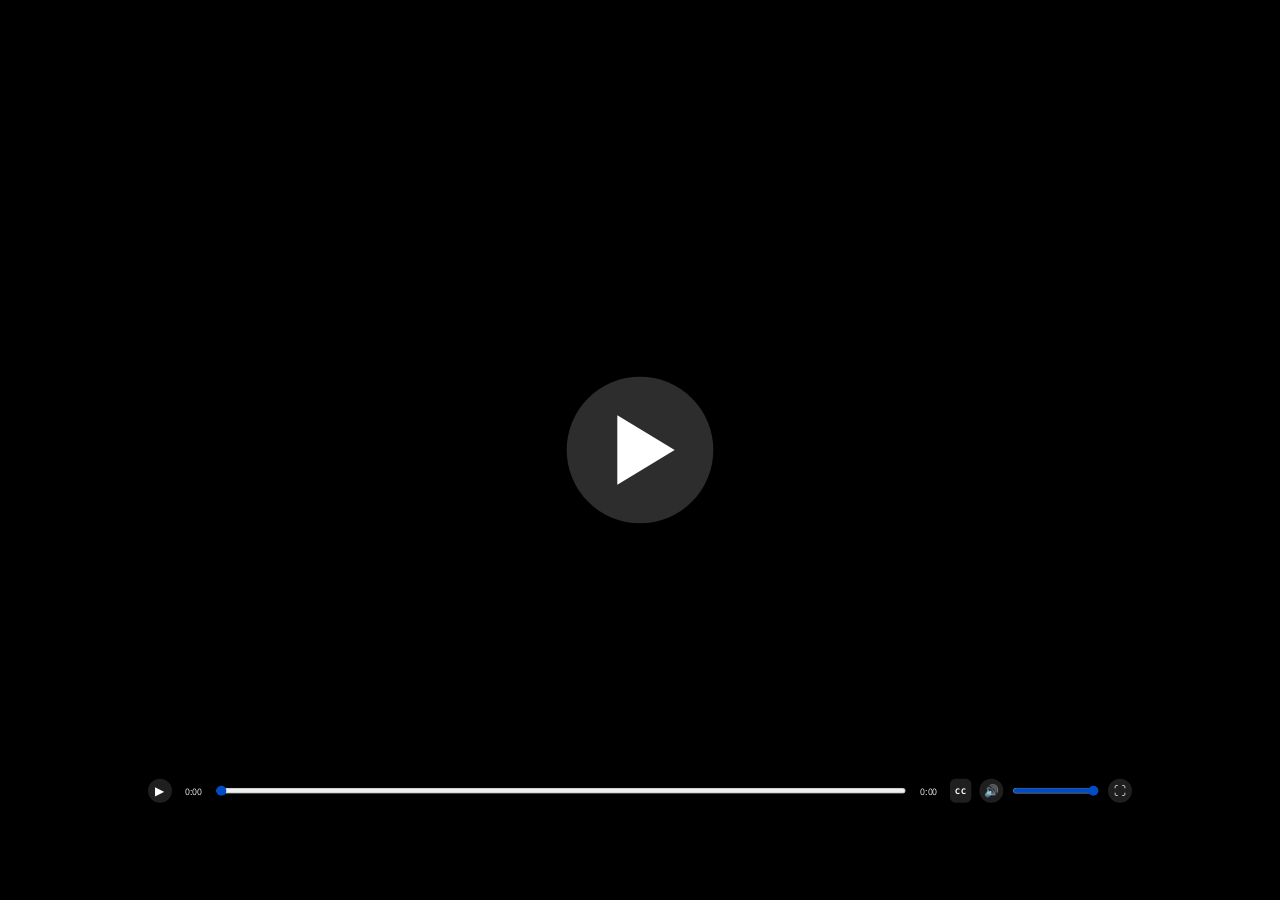
==== commit 169e7170: "SME round 2026-11-24 (3): screen 1 note, screen 13 bar chart on the video, graph title higher - Scre" ====
--- a/index.html
+++ b/index.html
@@ -82,12 +82,12 @@
   <div class="q-card">
     <h2 class="q-title">שאלה מס' 1</h2>
     <p class="q-body">מתן החל להקריא בקול את מספר הנוסעים שעברו בכל אחד משדות התעופה בשנה האחרונה.</p>
-    <p class="q-instruction">הקשיבו להקראות ובחרו את ההקראה שבה מתן קרא נכון את מספר הנוסעים.</p>
+    <p class="q-instruction">האזינו להקלטות ובחרו בזו שבה מתן קרא את מספר הנוסעים בצורה נכונה.</p>
     <div class="q-answers" role="radiogroup" aria-label="אפשרויות תשובה">
       <!-- Each card is one of the four skyline cards of the script (the sound bar is painted in the picture; the reading is the card's <audio>, q1_matan_narration_<city>.mp3 — open question 12 still asks whether it should be video). The city and number are live text in the white band. -->
       <div class="q-opt reader-card" data-id="1" role="radio" tabindex="0" aria-checked="false"><img class="reader-pic" src="assets/images/q1-card-paris.png" alt=""><span class="q-mark"></span><span class="reader-label"><span class="card-city">פריז:</span> <span class="card-num">72,014,271</span></span><button class="reader-play" type="button" aria-label="השמעה" aria-pressed="false"><span class="rp-ico" aria-hidden="true"></span><span class="rp-wave" aria-hidden="true"><i style="--h:0.22"></i><i style="--h:0.3"></i><i style="--h:0.42"></i><i style="--h:0.28"></i><i style="--h:0.55"></i><i style="--h:0.4"></i><i style="--h:0.7"></i><i style="--h:0.5"></i><i style="--h:0.9"></i><i style="--h:0.62"></i><i style="--h:1"></i><i style="--h:0.74"></i><i style="--h:0.46"></i><i style="--h:0.82"></i><i style="--h:0.58"></i><i style="--h:0.36"></i><i style="--h:0.66"></i><i style="--h:0.94"></i><i style="--h:0.7"></i><i style="--h:0.44"></i><i style="--h:0.6"></i><i style="--h:0.32"></i><i style="--h:0.5"></i><i style="--h:0.26"></i><i style="--h:0.38"></i><i style="--h:0.2"></i></span></button><audio class="reader-audio" preload="none" src="assets/audio/q1_matan_paris_wrong.mp3"></audio><span class="reader-cap" hidden>פריז: שבעים ושניים מיליון, מאה וארבעים אלף ומאתיים שבעים ואחד.</span></div>
       <div class="q-opt reader-card" data-id="2" data-correct role="radio" tabindex="0" aria-checked="false"><img class="reader-pic" src="assets/images/q1-card-tokyo.png" alt=""><span class="q-mark"></span><span class="reader-label"><span class="card-city">טוקיו:</span> <span class="card-num">91,679,814</span></span><button class="reader-play" type="button" aria-label="השמעה" aria-pressed="false"><span class="rp-ico" aria-hidden="true"></span><span class="rp-wave" aria-hidden="true"><i style="--h:0.22"></i><i style="--h:0.3"></i><i style="--h:0.42"></i><i style="--h:0.28"></i><i style="--h:0.55"></i><i style="--h:0.4"></i><i style="--h:0.7"></i><i style="--h:0.5"></i><i style="--h:0.9"></i><i style="--h:0.62"></i><i style="--h:1"></i><i style="--h:0.74"></i><i style="--h:0.46"></i><i style="--h:0.82"></i><i style="--h:0.58"></i><i style="--h:0.36"></i><i style="--h:0.66"></i><i style="--h:0.94"></i><i style="--h:0.7"></i><i style="--h:0.44"></i><i style="--h:0.6"></i><i style="--h:0.32"></i><i style="--h:0.5"></i><i style="--h:0.26"></i><i style="--h:0.38"></i><i style="--h:0.2"></i></span></button><audio class="reader-audio" preload="none" src="assets/audio/q1_matan_narration_tokyo.mp3"></audio><span class="reader-cap" hidden>טוקיו: תשעים ואחד מיליון, שש מאות שבעים ותשעה אלף, שמונה מאות וארבעה עשר נוסעים.</span></div>
-      <div class="q-opt reader-card" data-id="3" role="radio" tabindex="0" aria-checked="false"><img class="reader-pic" src="assets/images/q1-card-frankfurt.png" alt=""><span class="q-mark"></span><span class="reader-label"><span class="card-city">פרנקפורט:</span> <span class="card-num">63,277,005</span></span><button class="reader-play" type="button" aria-label="השמעה" aria-pressed="false"><span class="rp-ico" aria-hidden="true"></span><span class="rp-wave" aria-hidden="true"><i style="--h:0.22"></i><i style="--h:0.3"></i><i style="--h:0.42"></i><i style="--h:0.28"></i><i style="--h:0.55"></i><i style="--h:0.4"></i><i style="--h:0.7"></i><i style="--h:0.5"></i><i style="--h:0.9"></i><i style="--h:0.62"></i><i style="--h:1"></i><i style="--h:0.74"></i><i style="--h:0.46"></i><i style="--h:0.82"></i><i style="--h:0.58"></i><i style="--h:0.36"></i><i style="--h:0.66"></i><i style="--h:0.94"></i><i style="--h:0.7"></i><i style="--h:0.44"></i><i style="--h:0.6"></i><i style="--h:0.32"></i><i style="--h:0.5"></i><i style="--h:0.26"></i><i style="--h:0.38"></i><i style="--h:0.2"></i></span></button><audio class="reader-audio" preload="none" data-pending-asset="q1_matan_frankfurt_wrong.mp3"></audio><span class="reader-cap" hidden>פרנקפורט: שישים ושלושה מיליון, מאתיים שבעים ושבעה אלף וחמש מאות נוסעים.</span></div>
+      <div class="q-opt reader-card" data-id="3" role="radio" tabindex="0" aria-checked="false"><img class="reader-pic" src="assets/images/q1-card-frankfurt.png" alt=""><span class="q-mark"></span><span class="reader-label"><span class="card-city">פרנקפורט:</span> <span class="card-num">63,277,005</span></span><button class="reader-play" type="button" aria-label="השמעה" aria-pressed="false"><span class="rp-ico" aria-hidden="true"></span><span class="rp-wave" aria-hidden="true"><i style="--h:0.22"></i><i style="--h:0.3"></i><i style="--h:0.42"></i><i style="--h:0.28"></i><i style="--h:0.55"></i><i style="--h:0.4"></i><i style="--h:0.7"></i><i style="--h:0.5"></i><i style="--h:0.9"></i><i style="--h:0.62"></i><i style="--h:1"></i><i style="--h:0.74"></i><i style="--h:0.46"></i><i style="--h:0.82"></i><i style="--h:0.58"></i><i style="--h:0.36"></i><i style="--h:0.66"></i><i style="--h:0.94"></i><i style="--h:0.7"></i><i style="--h:0.44"></i><i style="--h:0.6"></i><i style="--h:0.32"></i><i style="--h:0.5"></i><i style="--h:0.26"></i><i style="--h:0.38"></i><i style="--h:0.2"></i></span></button><audio class="reader-audio" preload="none" src="assets/audio/q1_matan_frankfurt_wrong.mp3"></audio><span class="reader-cap" hidden>פרנקפורט: שישים ושלושה מיליון, מאתיים שבעים ושבעה אלף וחמש מאות נוסעים.</span></div>
       <div class="q-opt reader-card" data-id="4" role="radio" tabindex="0" aria-checked="false"><img class="reader-pic" src="assets/images/q1-card-dubai.png" alt=""><span class="q-mark"></span><span class="reader-label"><span class="card-city">דובאי:</span> <span class="card-num">95,200,060</span></span><button class="reader-play" type="button" aria-label="השמעה" aria-pressed="false"><span class="rp-ico" aria-hidden="true"></span><span class="rp-wave" aria-hidden="true"><i style="--h:0.22"></i><i style="--h:0.3"></i><i style="--h:0.42"></i><i style="--h:0.28"></i><i style="--h:0.55"></i><i style="--h:0.4"></i><i style="--h:0.7"></i><i style="--h:0.5"></i><i style="--h:0.9"></i><i style="--h:0.62"></i><i style="--h:1"></i><i style="--h:0.74"></i><i style="--h:0.46"></i><i style="--h:0.82"></i><i style="--h:0.58"></i><i style="--h:0.36"></i><i style="--h:0.66"></i><i style="--h:0.94"></i><i style="--h:0.7"></i><i style="--h:0.44"></i><i style="--h:0.6"></i><i style="--h:0.32"></i><i style="--h:0.5"></i><i style="--h:0.26"></i><i style="--h:0.38"></i><i style="--h:0.2"></i></span></button><audio class="reader-audio" preload="none" src="assets/audio/q1_matan_dubai_wrong.mp3"></audio><span class="reader-cap" hidden>דובאי: תשעים וחמישה מיליון, אלפיים ושישים נוסעים.</span></div>
     </div>
   </div>
@@ -95,15 +95,15 @@
   <div class="q-caption" hidden><p></p></div>
   <button class="btn-check" type="button" disabled>צדקתי?</button>
   <div class="fb-src" hidden>
-    <div data-fb="retry"><p class="fb-t">זו אינה התשובה, נסו שוב.</p><p>תוכלו ללחוץ על כפתור העזרה כדי לקבל רמז.</p></div>
+    <div data-fb="retry"><p class="fb-t">זו אינה התשובה, נסו שוב.</p></div>
     <div data-fb="correct"><p class="fb-t">צדקת!</p>
-      <p>לחצו על סמל השמע לצד כל מספר כדי לשמוע איך קוראים נכון את המספרים:</p>
+      <p>לחצו על סמל השמע שלצד כל עיר ברשימה כדי לשמוע איך קוראים נכון את המספרים:</p>
       <p class="fb-read"><button class="fb-speak" type="button" aria-pressed="false" data-say="assets/audio/q1_matan_narration_paris.mp3" aria-label="השמעת ההקראה הנכונה: פריז"></button><span>פריז: שבעים ושניים מיליון, ארבעה עשר אלף, מאתיים שבעים ואחד נוסעים.</span></p>
       <p class="fb-read"><button class="fb-speak" type="button" aria-pressed="false" data-say="assets/audio/q1_matan_narration_tokyo.mp3" aria-label="השמעת ההקראה הנכונה: טוקיו"></button><span>טוקיו: תשעים ואחד מיליון, שש מאות שבעים ותשעה אלף, שמונה מאות וארבעה עשר נוסעים.</span></p>
       <p class="fb-read"><button class="fb-speak" type="button" aria-pressed="false" data-say="assets/audio/q1_matan_narration_frankfurt.mp3" aria-label="השמעת ההקראה הנכונה: פרנקפורט"></button><span>פרנקפורט: שישים ושלושה מיליון, מאתיים שבעים ושבעה אלף וחמישה נוסעים.</span></p>
       <p class="fb-read"><button class="fb-speak" type="button" aria-pressed="false" data-say="assets/audio/q1_matan_narration_dubai.mp3" aria-label="השמעת ההקראה הנכונה: דובאי"></button><span>דובאי: תשעים וחמישה מיליון, מאתיים אלף ושישים נוסעים.</span></p></div>
     <div data-fb="wrong2"><p class="fb-t">זו טעות</p>
-      <p>לחצו על סמל השמע לצד כל מספר כדי לשמוע איך קוראים נכון את המספרים:</p>
+      <p>לחצו על סמל השמע שלצד כל עיר ברשימה כדי לשמוע איך קוראים נכון את המספרים:</p>
       <p class="fb-read"><button class="fb-speak" type="button" aria-pressed="false" data-say="assets/audio/q1_matan_narration_paris.mp3" aria-label="השמעת ההקראה הנכונה: פריז"></button><span>פריז: שבעים ושניים מיליון, ארבעה עשר אלף, מאתיים שבעים ואחד נוסעים.</span></p>
       <p class="fb-read"><button class="fb-speak" type="button" aria-pressed="false" data-say="assets/audio/q1_matan_narration_tokyo.mp3" aria-label="השמעת ההקראה הנכונה: טוקיו"></button><span>טוקיו: תשעים ואחד מיליון, שש מאות שבעים ותשעה אלף, שמונה מאות וארבעה עשר נוסעים.</span></p>
       <p class="fb-read"><button class="fb-speak" type="button" aria-pressed="false" data-say="assets/audio/q1_matan_narration_frankfurt.mp3" aria-label="השמעת ההקראה הנכונה: פרנקפורט"></button><span>פרנקפורט: שישים ושלושה מיליון, מאתיים שבעים ושבעה אלף וחמישה נוסעים.</span></p>
@@ -141,7 +141,7 @@
 </section>
 
 <!-- ================= SCREEN 5 — שאלה 2 — עיגול לעשרות אלפים (שקפים 15-16) ================= -->
-<section class="screen" data-screen="5" data-sid="q2" data-type="question" data-kind="dnd" data-dnd-final="compare" data-dnd-toggle data-weight="12.5" data-step="2" tabindex="-1">
+<section class="screen" data-partial-hint="any" data-screen="5" data-sid="q2" data-type="question" data-kind="dnd" data-dnd-final="compare" data-dnd-toggle data-weight="12.5" data-step="2" tabindex="-1">
   <img class="screen-bg" src="assets/images/bg-airport.jpg" alt="">
   <div class="q-overlay"></div>
   <button class="help-btn" type="button" data-popup="help-q2">עזרה</button>
@@ -150,7 +150,7 @@
   </div>
   <div class="q-card">
     <h2 class="q-title">שאלה מס' 2</h2>
-    <p class="q-body">אחת הדרכים לקבל אומדן שקרוב למספר המקורי הוא עיגול מספרים. במקרה שלנו, נעגל את המספרים לעשרות אלפים. לפניכם מוצגים מספרי הנוסעים שעברו בשדות התעופה.</p>
+    <p class="q-body">אחת הדרכים לקבל אומדן שקרוב למספר המקורי הוא עיגול מספרים. <span class="sent">במקרה שלנו, נעגל את המספרים לעשרות אלפים.</span> לפניכם מוצגים מספרי הנוסעים שעברו בשדות התעופה.</p>
     <p class="q-instruction">גררו את המספרים המתאימים כדי לעגל אותם לעשרות אלפים.</p>
     <div class="dnd-bank" aria-label="מחסן מספרים">
       <span class="chip-cell" data-for="c1"><button class="dnd-chip" type="button" data-chip="c1" data-order="1">68,780,000</button></span>
@@ -169,8 +169,9 @@
   <button class="btn-check" type="button" disabled>צדקתי?</button>
   <div class="fb-src" hidden>
     <div data-fb="retry"><p class="fb-t">זו אינה התשובה, נסו שוב.</p><p>תוכלו ללחוץ על כפתור העזרה כדי לקבל רמז.</p></div>
+    <div data-fb="retryPartial"><p class="fb-t">התשובה נכונה בחלקה, נסו שוב.</p><p>תוכלו ללחוץ על כפתור העזרה כדי לקבל רמז.</p></div>
     <div data-fb="correct"><p class="fb-t">צדקת!</p><p>המספרים המעוגלים הנכונים מוצגים כעת.</p><p>כדי לעגל לעשרות אלפים, נבדוק את ספרת האלפים: אם היא 5 ומעלה, נעגל כלפי מעלה, ואם היא קטנה מ-5, נעגל כלפי מטה.</p></div>
-    <div data-fb="partial"><p class="fb-t">נכון חלקית</p><p>המספרים המעוגלים הנכונים מוצגים כעת.</p><p>כדי לעגל לעשרות אלפים, נבדוק את ספרת האלפים: אם היא 5 ומעלה, נעגל כלפי מעלה, ואם היא קטנה מ-5, נעגל כלפי מטה.</p></div>
+    <div data-fb="partial"><p class="fb-t">התשובה נכונה בחלקה</p><p>המספרים המעוגלים הנכונים מוצגים כעת.</p><p>כדי לעגל לעשרות אלפים, נבדוק את ספרת האלפים: אם היא 5 ומעלה, נעגל כלפי מעלה, ואם היא קטנה מ-5, נעגל כלפי מטה.</p></div>
     <div data-fb="wrong2"><p class="fb-t">זו טעות</p><p>המספרים המעוגלים הנכונים מוצגים כעת.</p><p>כדי לעגל לעשרות אלפים, נבדוק את ספרת האלפים: אם היא 5 ומעלה, נעגל כלפי מעלה, ואם היא קטנה מ-5, נעגל כלפי מטה.</p></div>
   </div>
   <button class="nav-btn nav-prev" type="button" aria-label="חזרה"></button>
@@ -193,7 +194,7 @@
 </section>
 
 <!-- ================= SCREEN 7 — שאלה 3 — סידור שדות תעופה מהקטן לגדול (שקפים 18-19) ================= -->
-<section class="screen" data-screen="7" data-sid="q3" data-type="question" data-kind="dnd" data-dnd-mode="swap" data-dnd-final="compare" data-dnd-badges data-dnd-toggle data-weight="12.5" data-step="3" tabindex="-1">
+<section class="screen" data-partial-hint="any" data-screen="7" data-sid="q3" data-type="question" data-kind="dnd" data-dnd-mode="swap" data-dnd-final="compare" data-dnd-badges data-dnd-toggle data-weight="12.5" data-step="3" tabindex="-1">
   <img class="screen-bg" src="assets/images/bg-airport.jpg" alt="">
   <div class="q-overlay"></div>
   <button class="help-btn" type="button" data-popup="help-q3">עזרה</button>
@@ -209,15 +210,15 @@
       <p>לדוגמה: את המספר 12,486,743 מעגלים לעשרות אלפים ומקבלים 12,490,000.</p>
     </div>
     <p class="q-instruction">גררו וסדרו את שדות התעופה מהקטן לגדול לפי מספר הנוסעים שעברו בהם:</p>
-    <!-- The cards start in the row in the storyboard's order (slide 18); the learner swaps them into order.
+    <!-- The cards start in the storyboard's order (slide 18) with the two end cards swapped (SME 2026-11-24: London and Rome started in their right places); the learner swaps them into order.
          The first slot (right) is the largest number of passengers, the last (left) the smallest. -->
     <div class="order-line" aria-label="שדות תעופה">
-      <span class="dnd-slot" data-accept="c1" role="button" tabindex="0" aria-label="מקום 1"><button class="dnd-chip" type="button" data-chip="c1" data-order="1" data-fix="הית'רו"><span class="chip-name">הית'רו</span><span class="chip-place">בלונדון</span><span class="chip-num">15,000,000</span><img class="flag" src="assets/images/q3-flag-uk.png" alt=""></button></span>
+      <span class="dnd-slot" data-accept="c1" role="button" tabindex="0" aria-label="מקום 1"><button class="dnd-chip" type="button" data-chip="c6" data-order="6" data-fix="פיומיצ'ינו"><span class="chip-name">פיומיצ'ינו</span><span class="chip-place">ברומא</span><span class="chip-num">11,150,000</span><img class="flag" src="assets/images/q3-flag-it.png" alt=""></button></span>
       <span class="dnd-slot" data-accept="c5" role="button" tabindex="0" aria-label="מקום 2"><button class="dnd-chip" type="button" data-chip="c2" data-order="2" data-fix="פרנקפורט"><span class="chip-name">פרנקפורט</span><span class="chip-place">בגרמניה</span><span class="chip-num">11,890,000</span><img class="flag" src="assets/images/q3-flag-de.png" alt=""></button></span>
       <span class="dnd-slot" data-accept="c2" role="button" tabindex="0" aria-label="מקום 3"><button class="dnd-chip" type="button" data-chip="c3" data-order="3" data-fix="אל פראט"><span class="chip-name">אל פראט</span><span class="chip-place">בברצלונה</span><span class="chip-num">11,490,000</span><img class="flag" src="assets/images/q3-flag-es.png" alt=""></button></span>
       <span class="dnd-slot" data-accept="c3" role="button" tabindex="0" aria-label="מקום 4"><button class="dnd-chip" type="button" data-chip="c4" data-order="4" data-fix="סכיפהול"><span class="chip-name">סכיפהול</span><span class="chip-place">אמסטרדם</span><span class="chip-num">11,350,000</span><img class="flag" src="assets/images/q3-flag-nl.png" alt=""></button></span>
       <span class="dnd-slot" data-accept="c4" role="button" tabindex="0" aria-label="מקום 5"><button class="dnd-chip" type="button" data-chip="c5" data-order="5" data-fix="שארל דה גול"><span class="chip-name">שארל דה גול</span><span class="chip-place">בצרפת</span><span class="chip-num">12,310,000</span><img class="flag" src="assets/images/q3-flag-fr.png" alt=""></button></span>
-      <span class="dnd-slot" data-accept="c6" role="button" tabindex="0" aria-label="מקום 6"><button class="dnd-chip" type="button" data-chip="c6" data-order="6" data-fix="פיומיצ'ינו"><span class="chip-name">פיומיצ'ינו</span><span class="chip-place">ברומא</span><span class="chip-num">11,150,000</span><img class="flag" src="assets/images/q3-flag-it.png" alt=""></button></span>
+      <span class="dnd-slot" data-accept="c6" role="button" tabindex="0" aria-label="מקום 6"><button class="dnd-chip" type="button" data-chip="c1" data-order="1" data-fix="הית'רו"><span class="chip-name">הית'רו</span><span class="chip-place">בלונדון</span><span class="chip-num">15,000,000</span><img class="flag" src="assets/images/q3-flag-uk.png" alt=""></button></span>
     </div>
     <div class="order-axis">
       <span class="end-tag">מספר הנוסעים הגדול ביותר</span>
@@ -228,6 +229,7 @@
   <button class="btn-check" type="button" disabled>צדקתי?</button>
   <div class="fb-src" hidden>
     <div data-fb="retry"><p class="fb-t">זו אינה התשובה, נסו שוב.</p><p>תוכלו ללחוץ על כפתור העזרה כדי לקבל רמז.</p></div>
+    <div data-fb="retryPartial"><p class="fb-t">התשובה נכונה בחלקה, נסו שוב.</p><p>תוכלו ללחוץ על כפתור העזרה כדי לקבל רמז.</p></div>
     <div data-fb="correct"><p class="fb-t">צדקת!</p><p>כעת שדות התעופה מסודרים מהקטן לגדול לפי מספר הנוסעים שעברו בהם.</p></div>
     <div data-fb="wrong2"><p class="fb-t">זו טעות</p><p>כעת שדות התעופה מסודרים מהקטן לגדול לפי מספר הנוסעים שעברו בהם.</p></div>
   </div>
@@ -236,7 +238,7 @@
 </section>
 
 <!-- ================= SCREEN 8 — שאלה 4 סעיף א — תרגיל חיבור (שקפים 20-21) ================= -->
-<section class="screen" data-screen="8" data-sid="q4a" data-type="question" data-kind="dnd" data-dnd-final="whole" data-dnd-toggle data-weight="6.25" data-step="4" tabindex="-1">
+<section class="screen" data-partial-hint="any" data-screen="8" data-sid="q4a" data-type="question" data-kind="dnd" data-dnd-final="whole" data-dnd-toggle data-weight="6.25" data-step="4" tabindex="-1">
   <img class="screen-bg" src="assets/images/bg-airport.jpg" alt="">
   <div class="q-overlay"></div>
   <button class="help-btn" type="button" data-popup="help-q4a">עזרה</button>
@@ -245,7 +247,7 @@
   </div>
   <div class="q-card">
     <h2 class="q-title">שאלה מס' 4, סעיף א'</h2>
-    <p class="q-body"><span class="sent">אחד הנתונים בדו"ח הוא המספר הכולל של הנוסעים שעברו בשדה התעופה בישראל בחודשים מרץ-אפריל.</span><span class="sent">באותם חודשים, עברו בשדה התעופה כ-1,600,000 נוסעים שנכנסו לישראל וכ-1,800,000 נוסעים שיצאו ממנה.</span><span class="sent">שימו לב, הנתונים מעוגלים למאות אלפים. <button class="help-btn info-btn" type="button" data-popup="info-q4a" aria-label="מידע"></button></span></p>
+    <p class="q-body"><span class="sent">אחד הנתונים בדו"ח הוא המספר הכולל של הנוסעים שעברו בשדה התעופה בישראל בחודשים מרץ-אפריל.</span><span class="sent">באותם חודשים, עברו בשדה התעופה כ-1,800,000 נוסעים שנכנסו לישראל וכ-1,600,000 נוסעים שיצאו ממנה.</span><span class="sent">שימו לב, הנתונים מעוגלים למאות אלפים. <button class="help-btn info-btn" type="button" data-popup="info-q4a" aria-label="מידע"></button></span></p>
     <div class="popup-src popup-by-btn" id="info-q4a" hidden>
       <p>ניתן לעגל מספרים לעשרות אלפים, מאות אלפים, מיליונים וכדומה, לפי הצורך.</p>
     </div>
@@ -274,6 +276,7 @@
   <button class="btn-check" type="button" disabled>צדקתי?</button>
   <div class="fb-src" hidden>
     <div data-fb="retry"><p class="fb-t">זו אינה התשובה, נסו שוב.</p><p>תוכלו ללחוץ על כפתור העזרה כדי לקבל רמז.</p></div>
+    <div data-fb="retryPartial"><p class="fb-t">התשובה נכונה בחלקה, נסו שוב.</p><p>תוכלו ללחוץ על כפתור העזרה כדי לקבל רמז.</p></div>
     <div data-fb="correct"><p class="fb-t">צדקת!</p><p>מספר העוברים בשדה התעופה הוא הסכום של מספר היוצאים ומספר הנכנסים.</p><p>החישוב: 3,400,000 = 1,800,000 + 1,600,000</p></div>
     <div data-fb="wrong2"><p class="fb-t">זו טעות</p><p>מספר העוברים בשדה התעופה הוא הסכום של מספר היוצאים ומספר הנכנסים.</p><p>החישוב: 3,400,000 = 1,800,000 + 1,600,000</p></div>
   </div>
@@ -282,7 +285,7 @@
 </section>
 
 <!-- ================= SCREEN 9 — שאלה 4 סעיף ב — תרגיל חיסור (שקפים 22-23) ================= -->
-<section class="screen" data-screen="9" data-sid="q4b" data-type="question" data-kind="dnd" data-dnd-final="whole" data-dnd-toggle data-weight="6.25" data-step="4" tabindex="-1">
+<section class="screen" data-partial-hint="any" data-screen="9" data-sid="q4b" data-type="question" data-kind="dnd" data-dnd-final="whole" data-dnd-toggle data-weight="6.25" data-step="4" tabindex="-1">
   <img class="screen-bg" src="assets/images/bg-airport.jpg" alt="">
   <div class="q-overlay"></div>
   <button class="help-btn" type="button" data-popup="help-q4b">עזרה</button>
@@ -291,8 +294,11 @@
   </div>
   <div class="q-card">
     <h2 class="q-title">שאלה מס' 4, סעיף ב'</h2>
-    <p class="q-body">הדו"ח מציג גם את ההפרש בין מספר הנוסעים היוצאים (1,800,000) למספר הנוסעים הנכנסים (1,600,000) משדה התעופה.</p>
-    <p class="q-instruction">גררו את המספרים והפעולה המתאימים כדי ליצור תרגיל לחישוב ההפרש בין מספר הנוסעים היוצאים משדה התעופה למספר הנוסעים הנכנסים אליו.</p>
+    <p class="q-body"><span class="sent">אחד הנתונים בדו"ח הוא המספר הכולל של הנוסעים שעברו בשדה התעופה בישראל בחודשים מרץ-אפריל.</span><span class="sent">באותם חודשים, עברו בשדה התעופה כ-1,800,000 נוסעים שנכנסו לישראל וכ-1,600,000 נוסעים שיצאו ממנה.</span><span class="sent">שימו לב, הנתונים מעוגלים למאות אלפים. <button class="help-btn info-btn" type="button" data-popup="info-q4b" aria-label="מידע"></button></span></p>
+    <div class="popup-src popup-by-btn" id="info-q4b" hidden>
+      <p>ניתן לעגל מספרים לעשרות אלפים, מאות אלפים, מיליונים וכדומה, לפי הצורך.</p>
+    </div>
+    <p class="q-instruction">גררו את המספרים והפעולה המתאימים כדי ליצור תרגיל לחישוב ההפרש בין מספר הנוסעים הנכנסים לשדה התעופה ממספר הנוסעים היוצאים ממנו.</p>
     <!-- Left to right: 1,800,000 - 1,600,000 = 200,000 (the order of the numbers matters here). -->
     <div class="eq-row" dir="ltr">
       <span class="dnd-slot" data-accept="c1" role="button" tabindex="0" aria-label="מקום ריק 1"></span>
@@ -314,8 +320,9 @@
   <button class="btn-check" type="button" disabled>צדקתי?</button>
   <div class="fb-src" hidden>
     <div data-fb="retry"><p class="fb-t">זו אינה התשובה, נסו שוב.</p><p>תוכלו ללחוץ על כפתור העזרה כדי לקבל רמז.</p></div>
-    <div data-fb="correct"><p class="fb-t">צדקת!</p><p>יש להפחית את מספר הנוסעים שנכנסים ממספר הנוסעים שיוצאים.</p><p>החישוב: 200,000 = 1,600,000 – 1,800,000</p></div>
-    <div data-fb="wrong2"><p class="fb-t">זו טעות</p><p>יש להפחית את מספר הנוסעים שנכנסים ממספר הנוסעים שיוצאים.</p><p>החישוב: 200,000 = 1,600,000 – 1,800,000</p></div>
+    <div data-fb="retryPartial"><p class="fb-t">התשובה נכונה בחלקה, נסו שוב.</p><p>תוכלו ללחוץ על כפתור העזרה כדי לקבל רמז.</p></div>
+    <div data-fb="correct"><p class="fb-t">צדקת!</p><p>יש להפחית את מספר הנוסעים שיוצאים ממספר הנוסעים שנכנסים.</p><p>החישוב: 200,000 = 1,600,000 – 1,800,000</p></div>
+    <div data-fb="wrong2"><p class="fb-t">זו טעות</p><p>יש להפחית את מספר הנוסעים שיוצאים ממספר הנוסעים שנכנסים.</p><p>החישוב: 200,000 = 1,600,000 – 1,800,000</p></div>
   </div>
   <button class="nav-btn nav-prev" type="button" aria-label="חזרה"></button>
   <button class="nav-btn nav-next hidden" type="button" aria-label="המשך"></button>
@@ -337,7 +344,7 @@
 </section>
 
 <!-- ================= SCREEN 11 — שאלה 5 — התאמת תרגיל לתיאור מילולי (שקפים 25-26) ================= -->
-<section class="screen" data-screen="11" data-sid="q5" data-type="question" data-kind="dnd" data-dnd-final="compare" data-dnd-badges data-dnd-toggle data-weight="12.5" data-step="5" tabindex="-1">
+<section class="screen" data-partial-hint="any" data-screen="11" data-sid="q5" data-type="question" data-kind="dnd" data-dnd-final="compare" data-dnd-badges data-dnd-toggle data-weight="12.5" data-step="5" tabindex="-1">
   <img class="screen-bg" src="assets/images/bg-airport.jpg" alt="">
   <div class="q-overlay"></div>
   <button class="help-btn" type="button" data-popup="help-q5">עזרה</button>
@@ -368,8 +375,9 @@
   <button class="btn-check" type="button" disabled>צדקתי?</button>
   <div class="fb-src" hidden>
     <div data-fb="retry"><p class="fb-t">זו אינה התשובה, נסו שוב.</p><p>תוכלו ללחוץ על כפתור העזרה כדי לקבל רמז.</p></div>
+    <div data-fb="retryPartial"><p class="fb-t">התשובה נכונה בחלקה, נסו שוב.</p><p>תוכלו ללחוץ על כפתור העזרה כדי לקבל רמז.</p></div>
     <div data-fb="correct"><p class="fb-t">צדקת!</p><p>כדי לבחור את התרגיל הנכון, חשוב להבין מה מבקשים לחשב.</p><p>התשובות הנכונות מוצגות כעת, השוו אותן לתשובתכם.</p></div>
-    <div data-fb="partial"><p class="fb-t">נכון חלקית</p><p>כדי לבחור את התרגיל הנכון, חשוב להבין מה מבקשים לחשב.</p><p>התשובות הנכונות מוצגות כעת, השוו אותן לתשובתכם.</p></div>
+    <div data-fb="partial"><p class="fb-t">התשובה נכונה בחלקה</p><p>כדי לבחור את התרגיל הנכון, חשוב להבין מה מבקשים לחשב.</p><p>התשובות הנכונות מוצגות כעת, השוו אותן לתשובתכם.</p></div>
     <div data-fb="wrong2"><p class="fb-t">זו טעות</p><p>כדי לבחור את התרגיל הנכון, חשוב להבין מה מבקשים לחשב.</p><p>התשובות הנכונות מוצגות כעת, השוו אותן לתשובתכם.</p></div>
   </div>
   <button class="nav-btn nav-prev" type="button" aria-label="חזרה"></button>
@@ -411,6 +419,8 @@
       <span data-t="19.86" data-end="22.06">הנתונים השונים ולהשוות ביניהם.</span>
     </div>
     <div class="video-caption hidden"><p></p></div>
+    <!-- An example bar chart beside the man's head, drawn from the video's clock (script.js initVideoChart): fades in at 13 s, one bar after another from 13.9 s, a dashed comparison line at 19.9 s ("להשוות ביניהם"), fades out at 24 s. Not the lomda's data. -->
+    <div class="video-chart is-off" aria-hidden="true" data-show-from="13" data-show-until="24.1"><svg viewBox="0 0 320 290" aria-hidden="true"><defs><linearGradient id="vcBlue" x1="0" y1="0" x2="0" y2="1"><stop offset="0" stop-color="#3d93f5"/><stop offset="1" stop-color="#1558c0"/></linearGradient></defs><line class="vc-axis" x1="34" y1="14" x2="34" y2="274"/><polygon class="vc-head" points="26,22 34,6 42,22"/><line class="vc-tick" x1="26" y1="228" x2="34" y2="228"/><line class="vc-tick" x1="26" y1="182" x2="34" y2="182"/><line class="vc-tick" x1="26" y1="136" x2="34" y2="136"/><line class="vc-tick" x1="26" y1="90" x2="34" y2="90"/><line class="vc-tick" x1="26" y1="44" x2="34" y2="44"/><line class="vc-axis" x1="26" y1="274" x2="312" y2="274"/><rect class="vc-bar" data-h="110" data-at="13.9" x="52" y="274" width="40" height="0" rx="3"/><rect class="vc-bar" data-h="190" data-at="14.5" x="104" y="274" width="40" height="0" rx="3"/><rect class="vc-bar" data-h="70" data-at="15.1" x="156" y="274" width="40" height="0" rx="3"/><rect class="vc-bar" data-h="230" data-at="15.7" x="208" y="274" width="40" height="0" rx="3"/><rect class="vc-bar" data-h="150" data-at="16.3" x="260" y="274" width="40" height="0" rx="3"/><line class="vc-cmp" x1="34" y1="44" x2="312" y2="44" data-at="19.9"/></svg></div>
     <button class="play-btn-big" type="button" aria-label="הפעלת הסרטון"></button>
   </div>
   <button class="nav-btn nav-prev" type="button" aria-label="חזרה"></button>
@@ -418,7 +428,7 @@
 </section>
 
 <!-- ================= SCREEN 14 — שאלה 6 סעיף א — שרטוט עמודה (נובמבר-דצמבר) (שקפים 31-32) ================= -->
-<section class="screen" data-screen="14" data-sid="q6a" data-type="question" data-kind="applet" data-answer="2400000" data-tolerance="100000" data-weight="6.25" data-step="6" tabindex="-1">
+<section class="screen" data-screen="14" data-sid="q6a" data-type="question" data-kind="applet" data-answer="2400000" data-tolerance="0" data-weight="6.25" data-step="6" tabindex="-1">
   <img class="screen-bg" src="assets/images/bg-airport.jpg" alt="">
   <div class="q-overlay"></div>
   <button class="help-btn" type="button" data-popup="help-q6a">עזרה</button>
@@ -427,9 +437,9 @@
   </div>
   <div class="q-card">
     <h2 class="q-title">שאלה מס' 6, סעיף א'</h2>
-    <p class="q-body">הדו"ח הציג את הנתונים השנתיים (הנתונים מעוגלים למאות אלפים). בחודשים <strong>נובמבר-דצמבר</strong> עברו בשדה התעופה פי 2 יותר נוסעים מאשר בחודשים מאי-יוני.</p>
-    <p class="q-instruction">באמצעות העכבר גררו את עמודה מתאימה למספר הנוסעים בחודשים נובמבר-דצמבר.</p>
-    <div class="applet-frame"><iframe src="assets/app/graph.html?part=a&amp;v=7" title="דיאגרמת עמודות לסרטוט" scrolling="no"></iframe></div>
+    <p class="q-body">הדו"ח הציג את הנתונים השנתיים (הנתונים מעוגלים למאות אלפים). בחודשים <strong>נובמבר-דצמבר</strong> מספר הנוסעים בשדה התעופה היה פי 2 ממספר הנוסעים במאי-יוני.</p>
+    <p class="q-instruction">באמצעות העכבר גררו את העמודה לגובה המתאים למספר הנוסעים בחודשים נובמבר-דצמבר.</p>
+    <div class="applet-frame"><iframe src="assets/app/graph.html?part=a&amp;v=9" title="דיאגרמת עמודות לסרטוט" scrolling="no"></iframe></div>
   </div>
   <button class="btn-check" type="button" disabled>צדקתי?</button>
   <div class="fb-src" hidden>
@@ -442,7 +452,7 @@
 </section>
 
 <!-- ================= SCREEN 15 — שאלה 6 סעיף ב — שרטוט עמודה (ספטמבר-אוקטובר) (שקפים 33-34) ================= -->
-<section class="screen" data-screen="15" data-sid="q6b" data-type="question" data-kind="applet" data-answer="2900000" data-tolerance="100000" data-weight="6.25" data-step="6" tabindex="-1">
+<section class="screen" data-screen="15" data-sid="q6b" data-type="question" data-kind="applet" data-answer="2900000" data-tolerance="0" data-weight="6.25" data-step="6" tabindex="-1">
   <img class="screen-bg" src="assets/images/bg-airport.jpg" alt="">
   <div class="q-overlay"></div>
   <button class="help-btn" type="button" data-popup="help-q6b">עזרה</button>
@@ -453,7 +463,7 @@
     <h2 class="q-title">שאלה מס' 6, סעיף ב'</h2>
     <p class="q-body">בחודשים ספטמבר-אוקטובר, עברו 1,400,000 נוסעים פחות מאשר בחודשים יולי-אוגוסט.</p>
     <p class="q-instruction">באמצעות גרירת העכבר, סרטטו עמודה מתאימה למספר הנוסעים בחודשים ספטמבר-אוקטובר.</p>
-    <div class="applet-frame"><iframe src="assets/app/graph.html?part=b&amp;v=7" title="דיאגרמת עמודות לסרטוט" scrolling="no"></iframe></div>
+    <div class="applet-frame"><iframe src="assets/app/graph.html?part=b&amp;v=9" title="דיאגרמת עמודות לסרטוט" scrolling="no"></iframe></div>
   </div>
   <button class="btn-check" type="button" disabled>צדקתי?</button>
   <div class="fb-src" hidden>
@@ -516,7 +526,7 @@
   <div class="q-card">
     <h2 class="q-title">שאלה מס' 8</h2>
     <p class="q-body">ביום מסוים מצאו שכמות היוצאים מהארץ היא כ-<strong>75,000</strong> נוסעים.</p>
-    <p class="q-body"><span class="sent"><span class="frac"><span>1</span><span>3</span></span> מהטיסות באותו יום הן ליעדים רחוקים, וכל נוסע בהן מגיע עם <strong>2 מזוודות</strong> נוסף על תיק היד.</span><span class="sent">יתר הטיסות הן ליעדים קרובים, וכל נוסע בהן מגיע עם <strong>מזוודה אחת</strong> ותיק יד.</span><span class="sent">את כל המזוודות שולחים לתא המטען, ואת תיקי היד כל הנוסעים נושאים עימם למטוס.</span><span class="sent">כמה מזוודות מגיעות להטענה בתא המטען?</span></p>
+    <p class="q-body"><span class="sent"><span class="frac"><span>1</span><span>3</span></span> מהנוסעים באותו יום טסים ליעדים רחוקים, וכל נוסע מהם מגיע עם <strong>2 מזוודות</strong> נוסף על תיק היד.</span><span class="sent">יתר הנוסעים טסים ליעדים קרובים, וכל נוסע מהם מגיע עם <strong>מזוודה אחת</strong> ותיק יד.</span><span class="sent">את כל המזוודות שולחים לתא המטען, ואת תיקי היד כל הנוסעים נושאים עימם למטוס.</span><span class="sent">כמה מזוודות מגיעות להטענה בתא המטען?</span></p>
     <p class="q-instruction">חשבו את מספר המזוודות להטענה בתא המטען והקלידו את התשובה:</p>
     <p class="q-answer-line"><span class="q-input" data-answer="100000" data-match="value"><input class="q-in" inputmode="numeric" data-maxlen="6" aria-label="מספר המזוודות"></span> מזוודות.</p>
     <img class="q-pic" src="assets/images/q8-suitcase.png" alt="">
--- a/styles.css
+++ b/styles.css
@@ -50,7 +50,7 @@
      (tables, labels on a map, a banner the designer sized) keeps the PSD size. */
   --text-size: 40px;             /* question text and instructions */
   --fb-size: 40px;               /* feedback text (retry boxes too): as close to the question text as it fits */
-  --fb-title-size: 48px;         /* feedback headers: צדקת! / זו טעות */
+  --fb-title-size: 40px;         /* feedback headers: צדקת! / זו טעות */
   --focus: 3px solid #299FD4;
 }
 
@@ -760,20 +760,19 @@
 .narration-banner p { text-wrap: balance; }
 /* the video control bar stays clear of the two arrows */
 .vctrls { left: 200px; right: 200px; }
-/* The note on screen 1, "numbers are from 2025": not a caption, so it does not look like one. It sits above the caption
-   zone (a caption is at most two rows, about 240 px from the bottom), in the accent blue with an information mark, and is
-   shown only inside a window of the video's time (data-show-from .. data-show-until: it fades in once the video has
-   played a second and fades out after 5 s on screen; script.js toggles .is-off and plays the fades). */
+/* The note on screen 1, "numbers are from 2025": not a caption, so it does not look like one. A quiet note (28 px, muted translucent navy,
+   thin edge, small information mark) at the right, just above the one-row captions of its window (1-6 s; every cue there is one row).
+   Shown only inside a window of the video's time (data-show-from .. data-show-until: fades in once the video has played a second
+   and out after 5 s on screen; script.js toggles .is-off and plays the fades). */
 .video-credit {
-  position: absolute; right: 64px; bottom: 240px; z-index: 4; margin: 0; padding: 12px 26px 12px 22px;
-  display: flex; align-items: center; gap: 14px;
-  background: var(--accent); color: #fff; border: 3px solid #fff; border-radius: 14px;
-  box-shadow: 0 6px 18px rgba(0,0,0,.45);
-  font-size: 34px; font-weight: 600; line-height: 1.3;
+  position: absolute; right: 150px; bottom: 182px; z-index: 4; margin: 0; padding: 8px 20px 8px 16px;
+  display: flex; align-items: center; gap: 10px;
+  background: rgba(14,38,92,.6); color: rgba(255,255,255,.92); border: 1px solid rgba(255,255,255,.32); border-radius: 10px;
+  font-size: 28px; font-weight: 500; line-height: 1.3;
 }
 .video-credit::before {
-  content: "i"; flex: none; width: 40px; height: 40px; border-radius: 50%; background: #fff; color: var(--accent);
-  font: italic 800 30px/40px Georgia, serif; text-align: center;
+  content: "i"; flex: none; width: 30px; height: 30px; border-radius: 50%; background: rgba(255,255,255,.85); color: rgba(14,38,92,.9);
+  font: italic 700 23px/30px Georgia, serif; text-align: center;
 }
 .video-credit.is-off { opacity: 0; pointer-events: none; }   /* the state is the class; the fade is a Web Animation from script.js on top of it */
 
@@ -1006,8 +1005,8 @@
 
 #feedback-popup.fb-q1.retry { left: 480px; bottom: 40px; width: 1200px; max-width: none; }
 #feedback-popup.fb-q1.correct, #feedback-popup.fb-q1.wrong2 { left: 200px; bottom: 28px; width: 1500px; max-width: none; padding-top: 14px; padding-bottom: 14px; }
-#feedback-popup.fb-q1.correct .fb-body p, #feedback-popup.fb-q1.wrong2 .fb-body p { font-size: 36px; margin-bottom: 2px; }
-#feedback-popup.fb-q1.correct .fb-title, #feedback-popup.fb-q1.wrong2 .fb-title { font-size: 46px; }
+#feedback-popup.fb-q1.correct .fb-body p, #feedback-popup.fb-q1.wrong2 .fb-body p { font-size: 40px; margin-bottom: 2px; }
+#feedback-popup.fb-q1.correct .fb-title, #feedback-popup.fb-q1.wrong2 .fb-title { font-size: 40px; }
 
 /* ---- 5 · q2 ---- */
 [data-sid="q2"] .dnd-bank { grid-auto-rows: 76px; }
@@ -1130,7 +1129,7 @@
 #feedback-popup.fb-q6a.retry, #feedback-popup.fb-q6b.retry { left: 109px; bottom: 150px; width: 640px; max-width: none; }
 [data-sid="q6a"] .btn-check, [data-sid="q6b"] .btn-check { left: 800px; }      /* under the graph, so the box on the left never meets it */
 #feedback-popup.fb-q6a.correct, #feedback-popup.fb-q6a.wrong2, #feedback-popup.fb-q6b.correct, #feedback-popup.fb-q6b.wrong2 { left: 109px; bottom: 148px; width: 640px; max-width: none; padding-top: 12px; padding-bottom: 12px; }
-#feedback-popup.fb-q6a.correct .fb-body p, #feedback-popup.fb-q6a.wrong2 .fb-body p, #feedback-popup.fb-q6b.correct .fb-body p, #feedback-popup.fb-q6b.wrong2 .fb-body p { font-size: 36px; margin-bottom: 2px; }
+#feedback-popup.fb-q6a.correct .fb-body p, #feedback-popup.fb-q6a.wrong2 .fb-body p, #feedback-popup.fb-q6b.correct .fb-body p, #feedback-popup.fb-q6b.wrong2 .fb-body p { font-size: 40px; margin-bottom: 2px; }
 
 /* ---------- 3e. Screens 16-19 ---------- */
 .q-answer-line { display: flex; align-items: center; gap: 18px; margin: 10px 0 0; font-size: var(--text-size); font-weight: 800; }
@@ -1149,8 +1148,8 @@
 [data-sid="q8"].q-final .q-pic { visibility: hidden; }
 #feedback-popup.fb-q8.retry { left: 480px; bottom: 40px; width: 1200px; max-width: none; }
 #feedback-popup.fb-q8.correct, #feedback-popup.fb-q8.wrong2 { left: 109px; bottom: 150px; width: 520px; max-width: none; padding: 14px 24px; }
-#feedback-popup.fb-q8.correct .fb-body p, #feedback-popup.fb-q8.wrong2 .fb-body p { font-size: 34px; margin-bottom: 2px; line-height: 1.25; }
-#feedback-popup.fb-q8.correct .fb-title, #feedback-popup.fb-q8.wrong2 .fb-title { font-size: 44px; }
+#feedback-popup.fb-q8.correct .fb-body p, #feedback-popup.fb-q8.wrong2 .fb-body p { font-size: 40px; margin-bottom: 2px; line-height: 1.25; }
+#feedback-popup.fb-q8.correct .fb-title, #feedback-popup.fb-q8.wrong2 .fb-title { font-size: 40px; }
 .fb-step { margin-bottom: 10px; }
 
 /* ---- 19 · finish: the closing video; "סיימתי" appears at its end, then the score pop-up (slide 42) ---- */
@@ -1170,7 +1169,7 @@
    SME round 2026-11-17 (night): every feedback text bigger (44 px, headers 54 px), screen 3 with readings + captions,
    and the per-screen layouts that gave the room for it.
    ===================================================================== */
-:root { --fb-size: 44px; --fb-title-size: 54px; }
+:root { --fb-size: 40px; --fb-title-size: 40px; }   /* feedback text never larger than the question text (40 px) */
 .fb-icon { width: 44px; height: 44px; }
 
 /* ---- 3 · q1: question text higher, a caption under the cards while a reading plays, a sound button on every right reading ---- */
@@ -1184,8 +1183,8 @@
   font-size: var(--text-size); font-weight: 600; line-height: 1.4; padding: 10px 28px; border-radius: 10px;
 }
 #feedback-popup.fb-q1.correct, #feedback-popup.fb-q1.wrong2 { left: 190px; right: auto; bottom: 28px; width: 1515px; max-width: none; padding: 14px 28px; }   /* between the two arrows; the sound waves of the cards under it are no longer needed, the city and number stay visible */
-#feedback-popup.fb-q1.correct .fb-body p, #feedback-popup.fb-q1.wrong2 .fb-body p { font-size: 46px; margin-bottom: 4px; line-height: 1.28; }
-#feedback-popup.fb-q1.correct .fb-title, #feedback-popup.fb-q1.wrong2 .fb-title { font-size: var(--fb-title-size); }
+#feedback-popup.fb-q1.correct .fb-body p, #feedback-popup.fb-q1.wrong2 .fb-body p { font-size: 40px; margin-bottom: 4px; line-height: 1.28; }
+#feedback-popup.fb-q1.correct .fb-title, #feedback-popup.fb-q1.wrong2 .fb-title { font-size: 40px; }
 .fb-body .fb-read { display: flex; align-items: center; gap: 18px; }
 .fb-body .fb-read span { text-wrap: balance; }
 .fb-speak {
@@ -1225,8 +1224,8 @@
 [data-sid="q6a"].screen .q-card, [data-sid="q6b"].screen .q-card { padding-top: 92px; }
 #feedback-popup.fb-q6a.retry, #feedback-popup.fb-q6b.retry { left: 190px; bottom: 28px; width: 590px; max-width: none; }
 #feedback-popup.fb-q6a.correct, #feedback-popup.fb-q6a.wrong2, #feedback-popup.fb-q6b.correct, #feedback-popup.fb-q6b.wrong2 { left: 190px; bottom: 28px; width: 590px; max-width: none; padding: 14px 24px; }
-#feedback-popup.fb-q6a .fb-body p, #feedback-popup.fb-q6b .fb-body p { font-size: 42px; margin-bottom: 2px; line-height: 1.25; }
-#feedback-popup.fb-q6a .fb-title, #feedback-popup.fb-q6b .fb-title { font-size: 52px; }
+#feedback-popup.fb-q6a .fb-body p, #feedback-popup.fb-q6b .fb-body p { font-size: 40px; margin-bottom: 2px; line-height: 1.25; }
+#feedback-popup.fb-q6a .fb-title, #feedback-popup.fb-q6b .fb-title { font-size: 40px; }
 
 /* ---- 11 · q5: the captions are three rows now, so the whole block starts higher and the bank stays clear of the feedback ---- */
 [data-sid="q5"].screen .q-card { padding-top: 92px; }
@@ -1237,8 +1236,8 @@
 [data-sid="q8"] .q-pic { left: 0; }
 #feedback-popup.fb-q8.correct, #feedback-popup.fb-q8.wrong2 { left: 190px; bottom: 28px; width: 1530px; max-width: none; padding: 14px 28px 16px; }
 #feedback-popup.fb-q8.correct .fb-body, #feedback-popup.fb-q8.wrong2 .fb-body { display: grid; grid-template-rows: repeat(2, auto); grid-auto-flow: column; grid-auto-columns: 1fr; gap: 0 44px; }
-#feedback-popup.fb-q8.correct .fb-body p, #feedback-popup.fb-q8.wrong2 .fb-body p { font-size: 42px; margin-bottom: 2px; line-height: 1.25; }
-#feedback-popup.fb-q8.correct .fb-title, #feedback-popup.fb-q8.wrong2 .fb-title { font-size: var(--fb-title-size); }
+#feedback-popup.fb-q8.correct .fb-body p, #feedback-popup.fb-q8.wrong2 .fb-body p { font-size: 40px; margin-bottom: 2px; line-height: 1.25; }
+#feedback-popup.fb-q8.correct .fb-title, #feedback-popup.fb-q8.wrong2 .fb-title { font-size: 40px; }
 #feedback-popup.fb-q8 .fb-step { margin-bottom: 8px; }
 /* the sentences run the whole width (one per row, as in the script); only the instruction and the answer box sit beside the picture */
 [data-sid="q8"] .q-title, [data-sid="q8"] .q-body { margin-left: 0; }
@@ -1250,6 +1249,45 @@
 /* q8 feedback: 40 px like the question text (it was 34), two columns, kept under the answer box */
 #feedback-popup.fb-q8.correct, #feedback-popup.fb-q8.wrong2 { padding: 8px 28px 10px; }
 #feedback-popup.fb-q8.correct .fb-body p, #feedback-popup.fb-q8.wrong2 .fb-body p { font-size: 40px; line-height: 1.2; margin-bottom: 2px; }
-#feedback-popup.fb-q8.correct .fb-title, #feedback-popup.fb-q8.wrong2 .fb-title { font-size: 48px; }
+#feedback-popup.fb-q8.correct .fb-title, #feedback-popup.fb-q8.wrong2 .fb-title { font-size: 40px; }
 #feedback-popup.fb-q8 .fb-title-row { margin-bottom: 2px; }
 #feedback-popup.fb-q8 .fb-step { margin-bottom: 4px; }
+
+/* ---- 11 · q5 feedback: the row of boxes and their captions sit lower (the bank is gone, the panel is far below), the check/cross marks a little higher,
+   and the text of a card keeps clear of its green/red frame ---- */
+[data-sid="q5"].dnd-final .dnd-cols { margin-top: 56px; }
+[data-sid="q5"] .dnd-mark.badge { top: -36px; right: -14px; }
+[data-sid="q5"] .dnd-slot > .dnd-chip { padding: 0 14px; }
+
+/* ---- 14 and 15 · q6a, q6b final feedback: raised above the arrow and as wide as the left column allows (to the graph), so the equation stays on one line ---- */
+#feedback-popup.fb-q6a.correct, #feedback-popup.fb-q6a.wrong2, #feedback-popup.fb-q6b.correct, #feedback-popup.fb-q6b.wrong2 { left: 30px; bottom: 150px; width: 724px; }
+#feedback-popup.fb-q6a .fb-body .ltr, #feedback-popup.fb-q6b .fb-body .ltr { white-space: nowrap; }
+#feedback-popup.fb-q6a .fb-body p, #feedback-popup.fb-q6b .fb-body p { text-wrap: balance; }
+
+/* screen 11: a card keeps its size and text size when dropped in a box (the longest one needs the same 4px padding it has in the bank) */
+[data-sid="q5"] .dnd-slot > .dnd-chip { padding: 0 4px; }
+
+/* 14 and 15 · the question text 22 px higher: its last row ran 17 px under the final feedback box */
+[data-sid="q6a"] .q-title, [data-sid="q6b"] .q-title { margin-top: -22px; }
+
+/* first wrong try, some parts right: a small check on the right slot (dndHint in script.js) */
+.dnd-mark.hint { position: absolute; z-index: 4; width: 44px; height: 44px; top: -22px; right: -14px; margin: 0; }
+.dnd-mark.hint::after { inset: 11px; }
+[data-sid="q3"] .dnd-mark.hint { top: -22px; right: -18px; }
+/* screen 11: more air between the three-row captions and the cards below them (SME #10, #11) */
+[data-sid="q5"] .dnd-bank { margin-top: 40px; }
+
+/* Screen 13: an example bar chart beside the man's head (the flat wall left of him is free, x 30-390 at 1920 wide). Drawn from the video's clock in
+   script.js (initVideoChart), like the note on screen 1, so seeking and pausing always show the right picture. The look is the graph applet's: dark
+   axes with a small arrow, blue gradient columns; the card is the white bubble of the narration screens (6 px black edge, hard shadow). */
+.video-chart {
+  position: absolute; left: 30px; top: 190px; z-index: 4; width: 360px; box-sizing: border-box; padding: 14px 16px 12px;
+  background: #fff; border: 6px solid #000; border-radius: 30px; box-shadow: 4px 10px 0 #000; pointer-events: none;
+}
+.video-chart svg { display: block; width: 100%; height: auto; overflow: visible; }
+.video-chart.is-off { opacity: 0; visibility: hidden; }
+.vc-axis, .vc-tick { stroke: #1b2430; stroke-width: 3; stroke-linecap: round; }
+.vc-tick { stroke-width: 2.5; }
+.vc-head { fill: #1b2430; }
+.vc-bar { fill: url(#vcBlue); }
+.vc-cmp { stroke: #e0472b; stroke-width: 3; stroke-dasharray: 9 7; }
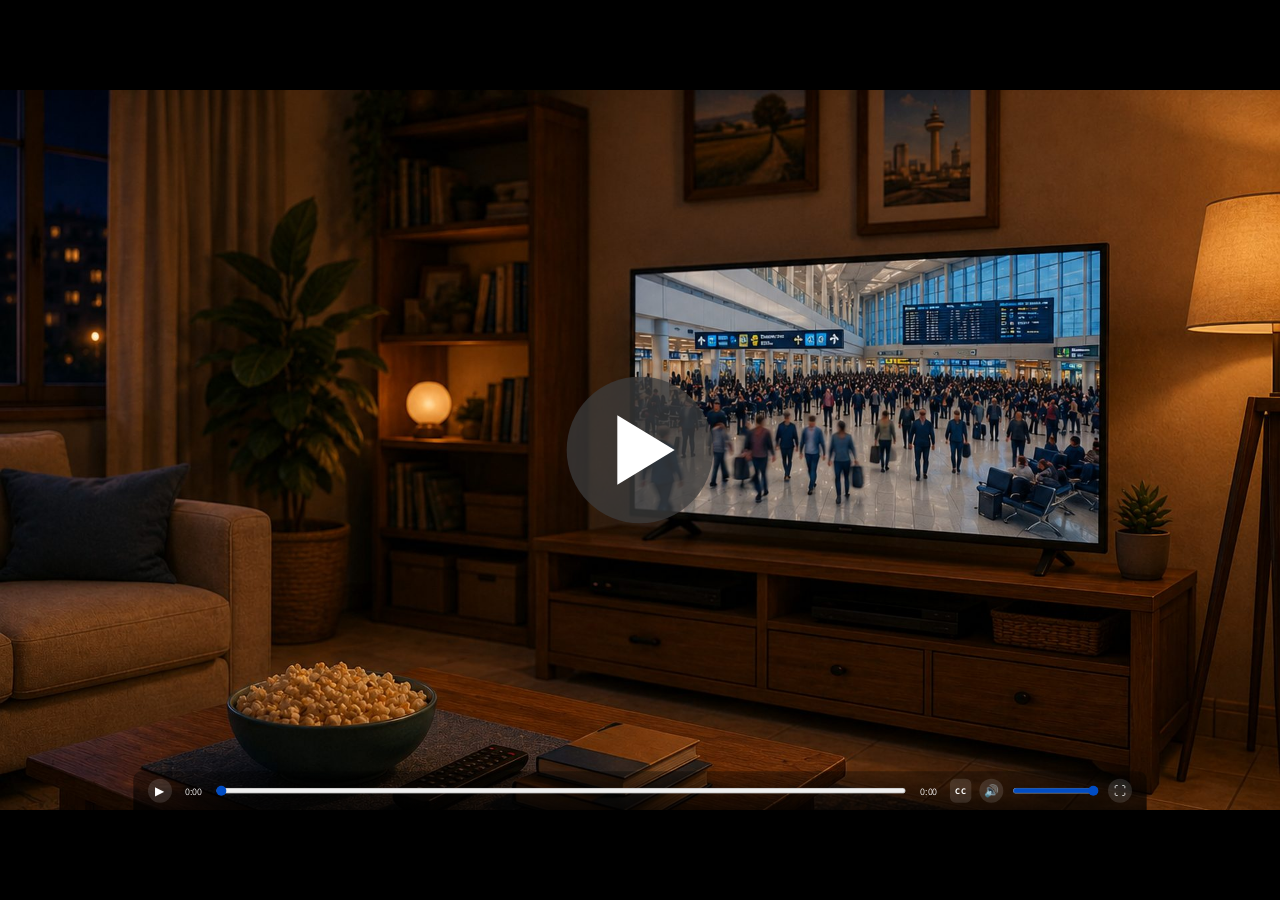
==== commit e574b603: "Screen 13: the bar chart starts at the cut to the close-up (13.7 s) Co-Authored-By: Claude Sonnet 5." ====
--- a/index.html
+++ b/index.html
@@ -419,8 +419,8 @@
       <span data-t="19.86" data-end="22.06">הנתונים השונים ולהשוות ביניהם.</span>
     </div>
     <div class="video-caption hidden"><p></p></div>
-    <!-- An example bar chart beside the man's head, drawn from the video's clock (script.js initVideoChart): fades in at 13 s, one bar after another from 13.9 s, a dashed comparison line at 19.9 s ("להשוות ביניהם"), fades out at 24 s. Not the lomda's data. -->
-    <div class="video-chart is-off" aria-hidden="true" data-show-from="13" data-show-until="24.1"><svg viewBox="0 0 320 290" aria-hidden="true"><defs><linearGradient id="vcBlue" x1="0" y1="0" x2="0" y2="1"><stop offset="0" stop-color="#3d93f5"/><stop offset="1" stop-color="#1558c0"/></linearGradient></defs><line class="vc-axis" x1="34" y1="14" x2="34" y2="274"/><polygon class="vc-head" points="26,22 34,6 42,22"/><line class="vc-tick" x1="26" y1="228" x2="34" y2="228"/><line class="vc-tick" x1="26" y1="182" x2="34" y2="182"/><line class="vc-tick" x1="26" y1="136" x2="34" y2="136"/><line class="vc-tick" x1="26" y1="90" x2="34" y2="90"/><line class="vc-tick" x1="26" y1="44" x2="34" y2="44"/><line class="vc-axis" x1="26" y1="274" x2="312" y2="274"/><rect class="vc-bar" data-h="110" data-at="13.9" x="52" y="274" width="40" height="0" rx="3"/><rect class="vc-bar" data-h="190" data-at="14.5" x="104" y="274" width="40" height="0" rx="3"/><rect class="vc-bar" data-h="70" data-at="15.1" x="156" y="274" width="40" height="0" rx="3"/><rect class="vc-bar" data-h="230" data-at="15.7" x="208" y="274" width="40" height="0" rx="3"/><rect class="vc-bar" data-h="150" data-at="16.3" x="260" y="274" width="40" height="0" rx="3"/><line class="vc-cmp" x1="34" y1="44" x2="312" y2="44" data-at="19.9"/></svg></div>
+    <!-- An example bar chart beside the man's head, drawn from the video's clock (script.js initVideoChart): fades in at 13.7 s (the cut to the close-up of the man and the boy is at 13.68 s), one bar after another from 14.6 s, a dashed comparison line at 19.9 s ("להשוות ביניהם"), fades out at 24 s. Not the lomda's data. -->
+    <div class="video-chart is-off" aria-hidden="true" data-show-from="13.7" data-show-until="24.1"><svg viewBox="0 0 320 290" aria-hidden="true"><defs><linearGradient id="vcBlue" x1="0" y1="0" x2="0" y2="1"><stop offset="0" stop-color="#3d93f5"/><stop offset="1" stop-color="#1558c0"/></linearGradient></defs><line class="vc-axis" x1="34" y1="14" x2="34" y2="274"/><polygon class="vc-head" points="26,22 34,6 42,22"/><line class="vc-tick" x1="26" y1="228" x2="34" y2="228"/><line class="vc-tick" x1="26" y1="182" x2="34" y2="182"/><line class="vc-tick" x1="26" y1="136" x2="34" y2="136"/><line class="vc-tick" x1="26" y1="90" x2="34" y2="90"/><line class="vc-tick" x1="26" y1="44" x2="34" y2="44"/><line class="vc-axis" x1="26" y1="274" x2="312" y2="274"/><rect class="vc-bar" data-h="110" data-at="14.6" x="52" y="274" width="40" height="0" rx="3"/><rect class="vc-bar" data-h="190" data-at="15.2" x="104" y="274" width="40" height="0" rx="3"/><rect class="vc-bar" data-h="70" data-at="15.8" x="156" y="274" width="40" height="0" rx="3"/><rect class="vc-bar" data-h="230" data-at="16.4" x="208" y="274" width="40" height="0" rx="3"/><rect class="vc-bar" data-h="150" data-at="17.0" x="260" y="274" width="40" height="0" rx="3"/><line class="vc-cmp" x1="34" y1="44" x2="312" y2="44" data-at="19.9"/></svg></div>
     <button class="play-btn-big" type="button" aria-label="הפעלת הסרטון"></button>
   </div>
   <button class="nav-btn nav-prev" type="button" aria-label="חזרה"></button>
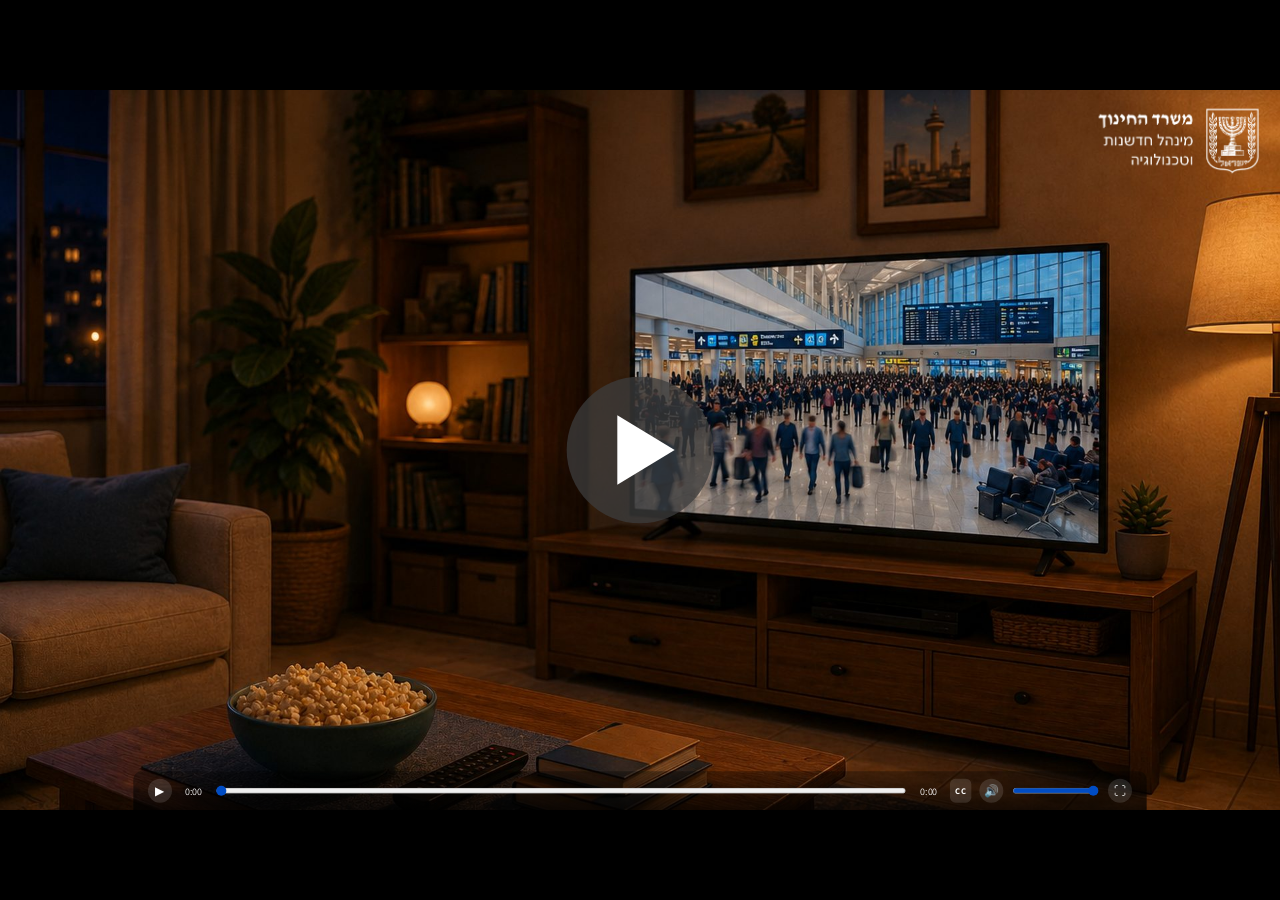
==== commit 1f7ad3f5: "Ministry of Education logo on the opening screen (official file, per the skill's logo rules) Co-Auth" ====
--- a/index.html
+++ b/index.html
@@ -56,6 +56,7 @@
     <!-- A note about the data, not a caption: above the captions, its own look, fades in 1 s into the video and stays until 6 s, i.e. 5 s on screen (script.js: data-show-from / data-show-until, in video time). -->
     <p class="video-credit is-off" aria-hidden="true" data-show-from="1" data-show-until="6">המספרים במשימה מעובדים על פי נתונים משנת 2025</p>
     <button class="play-btn-big" type="button" aria-label="הפעלת הסרטון"></button>
+    <div class="moe-logo"><img src="assets/images/logos/logo-moe-white.png" alt="משרד החינוך, מינהל חדשנות וטכנולוגיה"></div>
   </div>
   <button class="nav-btn nav-next hidden" type="button" aria-label="המשך"></button>
 </section>
@@ -582,9 +583,8 @@
   <button class="fb-mine" id="fb-mine" type="button" aria-pressed="false" hidden>התשובה שלי</button>
 </div>
 
-<!-- The end of the lomda (script.js: finishLomda). Score pop-up first; its X shows the dark screen that
-     sends the learner back to the Moodle. The wording is the approved house text (slide 42 has the same words);
-     "העמוד הבא" must be the label of the Moodle quiz's next-page button — ask the content team if it is not. -->
+<!-- The end of the lomda (script.js: finishLomda). Score pop-up first; its X shows the dark screen that sends the learner back to the Moodle.
+     The wording and the logo (assets/images/moodle-logo-white.svg) are the approved ending (Hebrew and Arabic). -->
 <div id="final-score" role="dialog" aria-modal="true" aria-labelledby="final-score-title" tabindex="-1" hidden>
   <div class="final-score-card">
     <button class="final-score-close" type="button" aria-label="סגירה"></button>
@@ -594,7 +594,11 @@
   </div>
 </div>
 <div id="final-return" role="dialog" aria-modal="true" aria-labelledby="final-return-text" tabindex="-1" hidden>
-  <p id="final-return-text">כעת חזרו אל המודל,<br>לחצו על הכפתור "העמוד הבא"<br>וענו על השאלות.</p>
+  <div class="return-stage">
+    <p id="final-return-text" class="return-text">עכשיו סוגרים את הלומדה<br>וחוזרים לענות על שאלות ב-<img class="return-moodle-logo" src="assets/images/moodle-logo-white.svg" alt="Moodle"></p>
+    <button class="return-close" type="button">סגירת הלומדה</button>
+    <p class="return-hint" hidden>אפשר לסגור את החלון הזה.</p>
+  </div>
 </div>
 
 <div id="img-zoom-modal" role="dialog" aria-modal="true" aria-label="תצוגה מוגדלת" tabindex="-1">
--- a/styles.css
+++ b/styles.css
@@ -248,8 +248,15 @@
 .final-score-close::before { transform: translate(-50%, -50%) rotate(45deg); }
 .final-score-close::after { transform: translate(-50%, -50%) rotate(-45deg); }
 .final-score-close:focus-visible { outline: 5px solid #ffcc00; outline-offset: 6px; }
-#final-return { display: flex; align-items: center; justify-content: center; background: #000; color: #fff; text-align: center; }
-#final-return p { margin: 0; width: 1700px; font-size: 82px; line-height: 1.5; font-weight: 700; }
+#final-return { background: #000; color: #fff; text-align: center; }
+.return-stage { position: absolute; inset: 0; padding: 0 120px; display: flex; flex-direction: column; gap: 80px; align-items: center; justify-content: center; }
+.return-text { margin: 0; text-align: center; font-size: 84px; line-height: 1.4; font-weight: 700; color: #fff; }
+.return-moodle-logo { position: static; display: inline-block; height: 0.85em; width: auto; margin-inline-start: 0.25em; vertical-align: -0.1em; }
+.return-close { padding: 18px 54px; border-radius: 14px; border: 3px solid #fff; background: #fff; color: #000; font: inherit; font-size: 46px; font-weight: 700; cursor: pointer; }
+.return-close:hover { background: #d9d9d9; }
+.return-close:focus-visible { outline: 4px solid #ffcc00; outline-offset: 6px; }
+.return-hint { margin: 0; text-align: center; font-size: 44px; color: #fff; }
+.return-hint[hidden] { display: none; }
 
 /* Close X on a feedback box: only on a screen marked data-feedback-close, final feedback only. */
 .fb-close { display: none; position: absolute; top: 14px; left: 16px; width: 48px; height: 48px; padding: 0; border: none; border-radius: 50%;
@@ -1291,3 +1298,12 @@
 .vc-head { fill: #1b2430; }
 .vc-bar { fill: url(#vcBlue); }
 .vc-cmp { stroke: #e0472b; stroke-width: 3; stroke-dasharray: 9 7; }
+
+/* The Ministry of Education logo on the opening screen (the skill's .moe-logo; references/logo.md). */
+.moe-logo { position: absolute; top: 28px; right: 32px; z-index: 3; width: 240px; }
+.moe-logo img { display: block; width: 100%; height: auto; }
+.moe-logo--card { box-sizing: content-box; padding: 22px 34px; border-radius: 28px;
+  background: radial-gradient(ellipse at center, rgba(255,255,255,.92) 0%, rgba(255,255,255,.6) 65%, rgba(255,255,255,0) 100%); }
+.moe-logo--left { right: auto; left: 32px; }
+/* On a video opening the logo shows on the poster and goes away when the video starts (the big play button hides then). */
+.play-btn-big.hidden ~ .moe-logo { display: none; }
